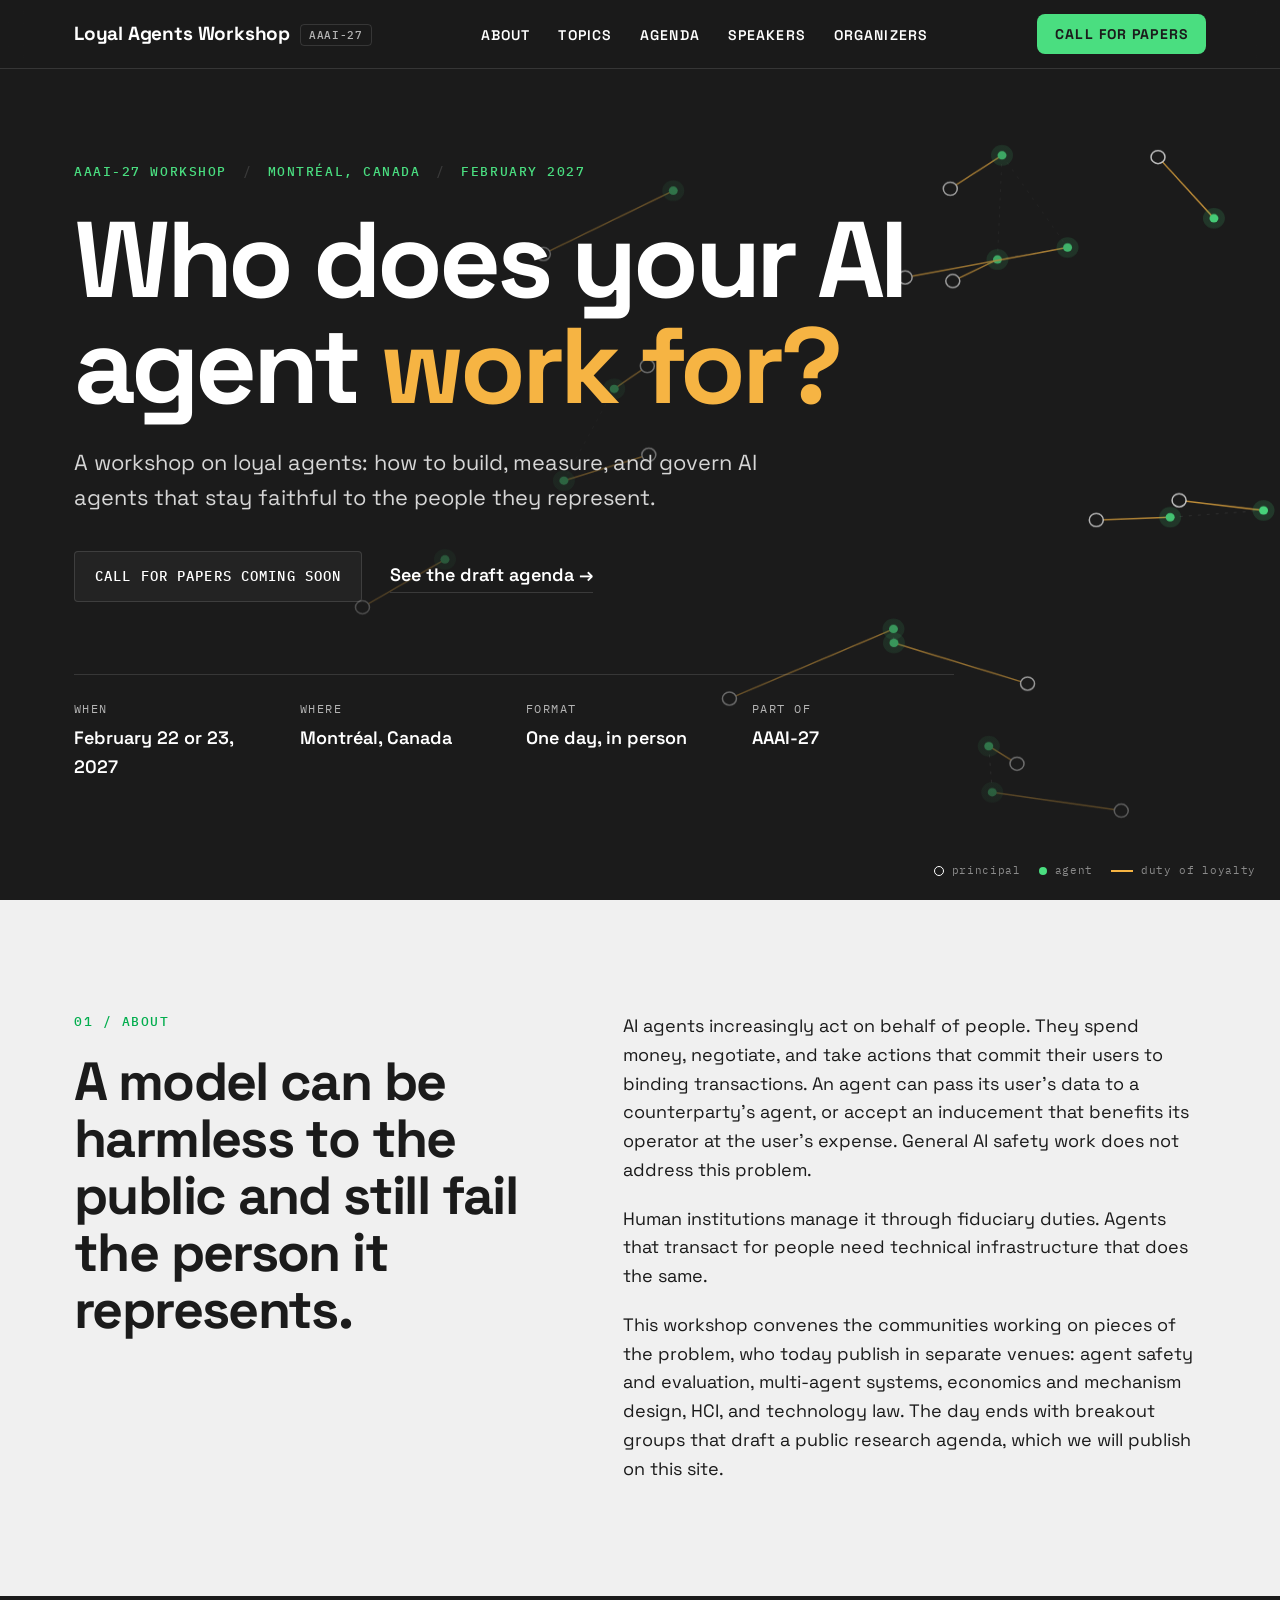
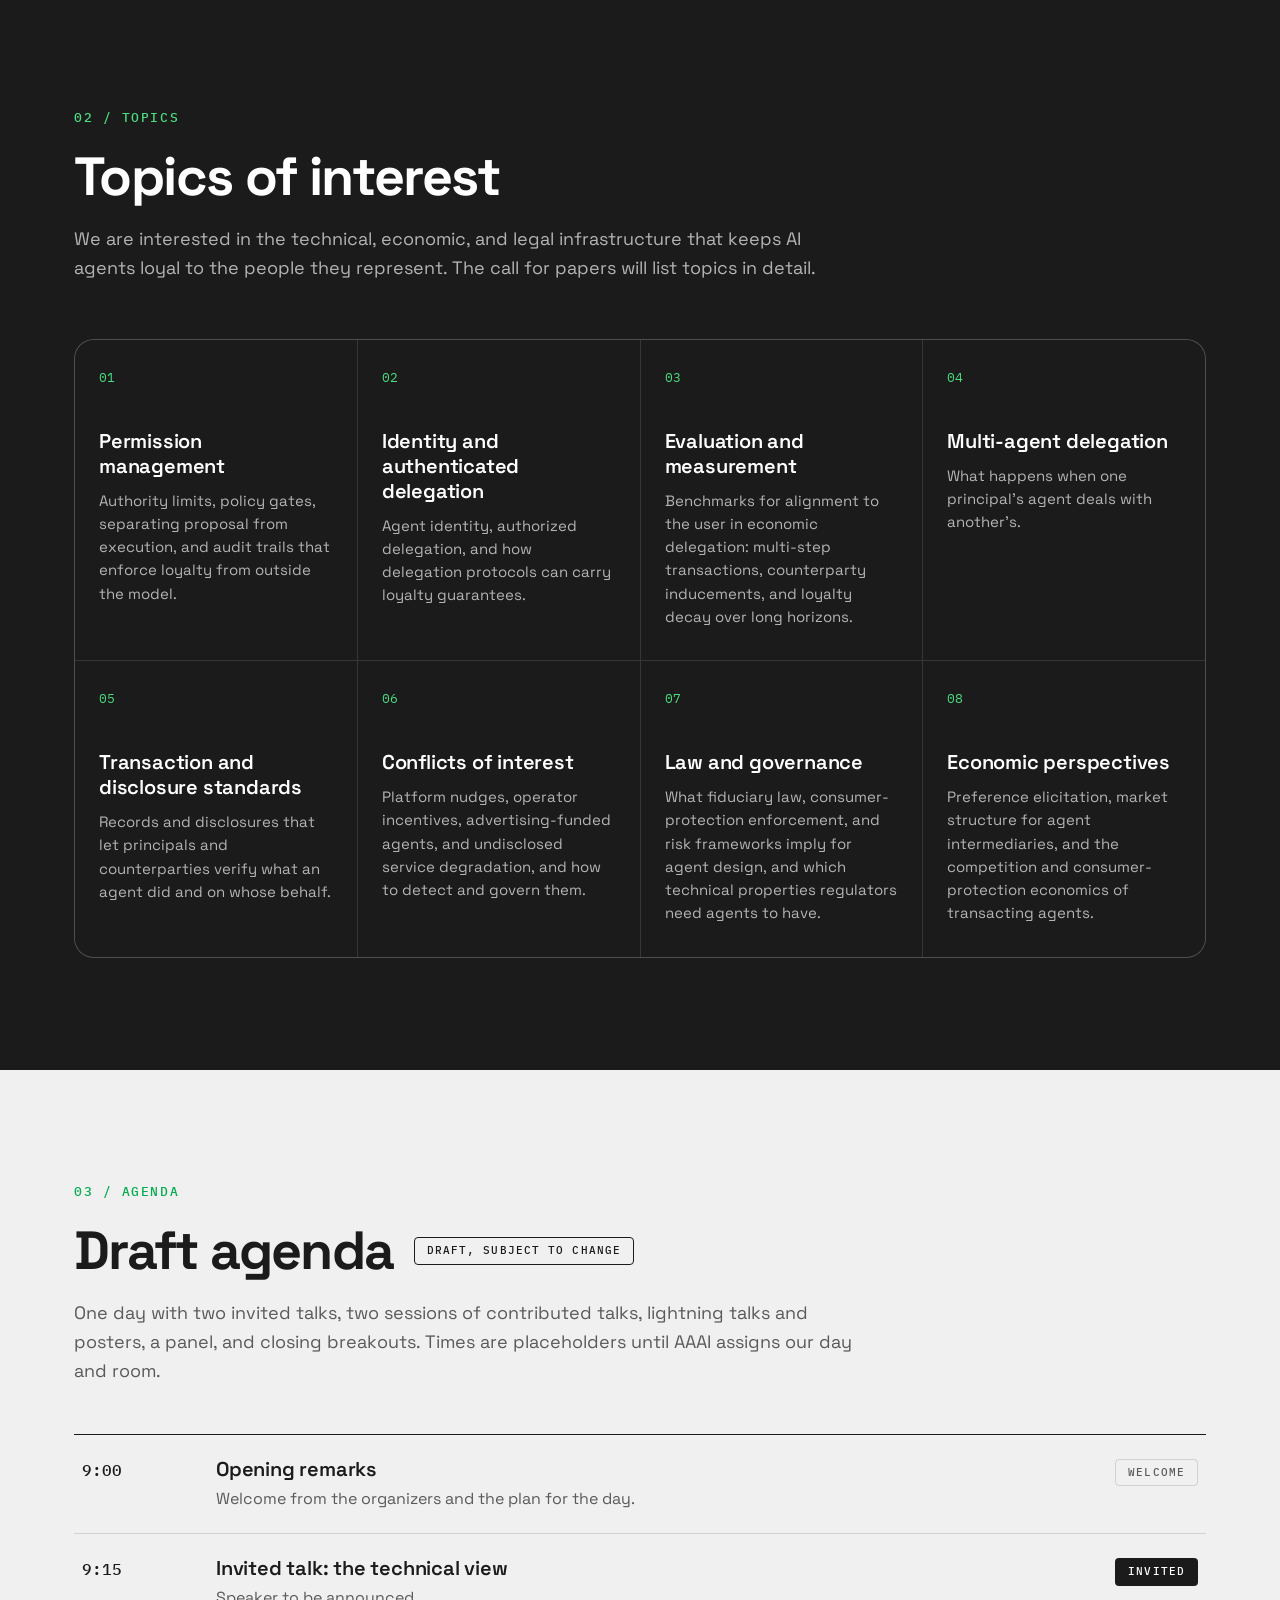
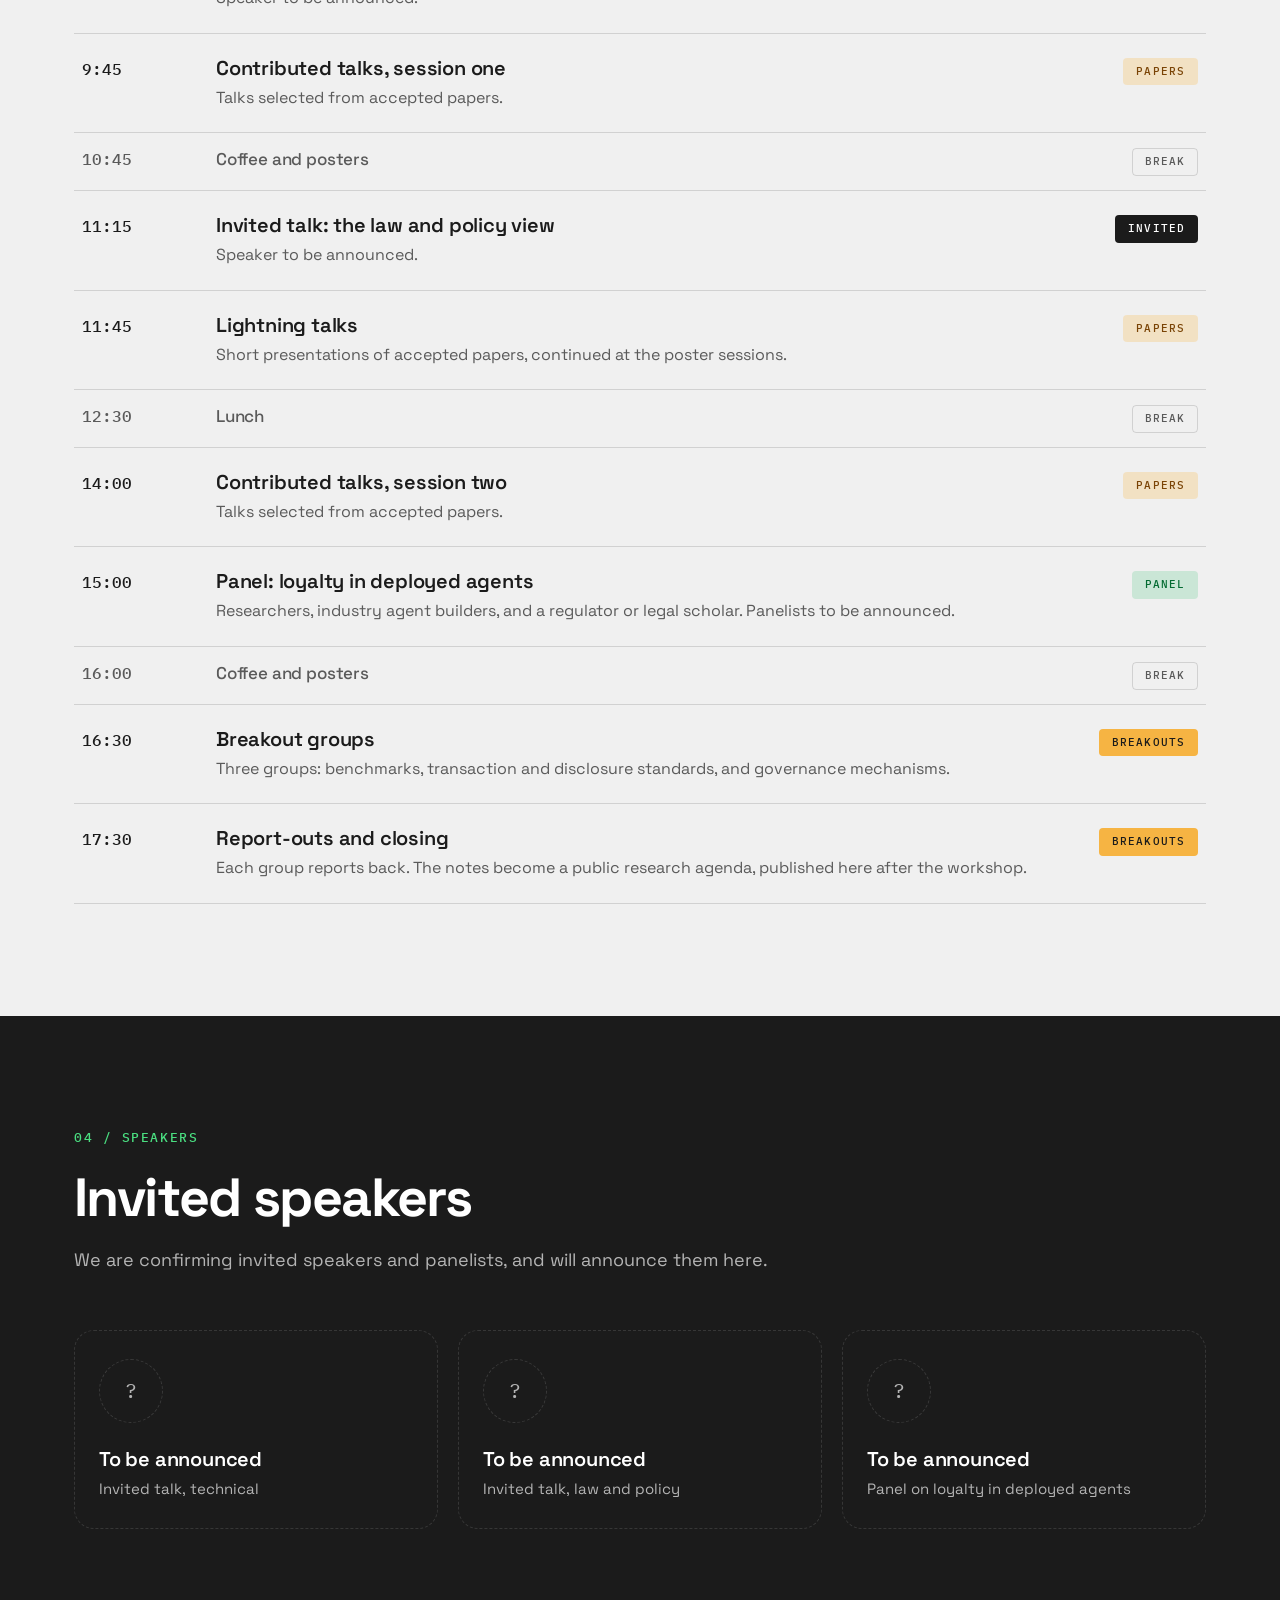
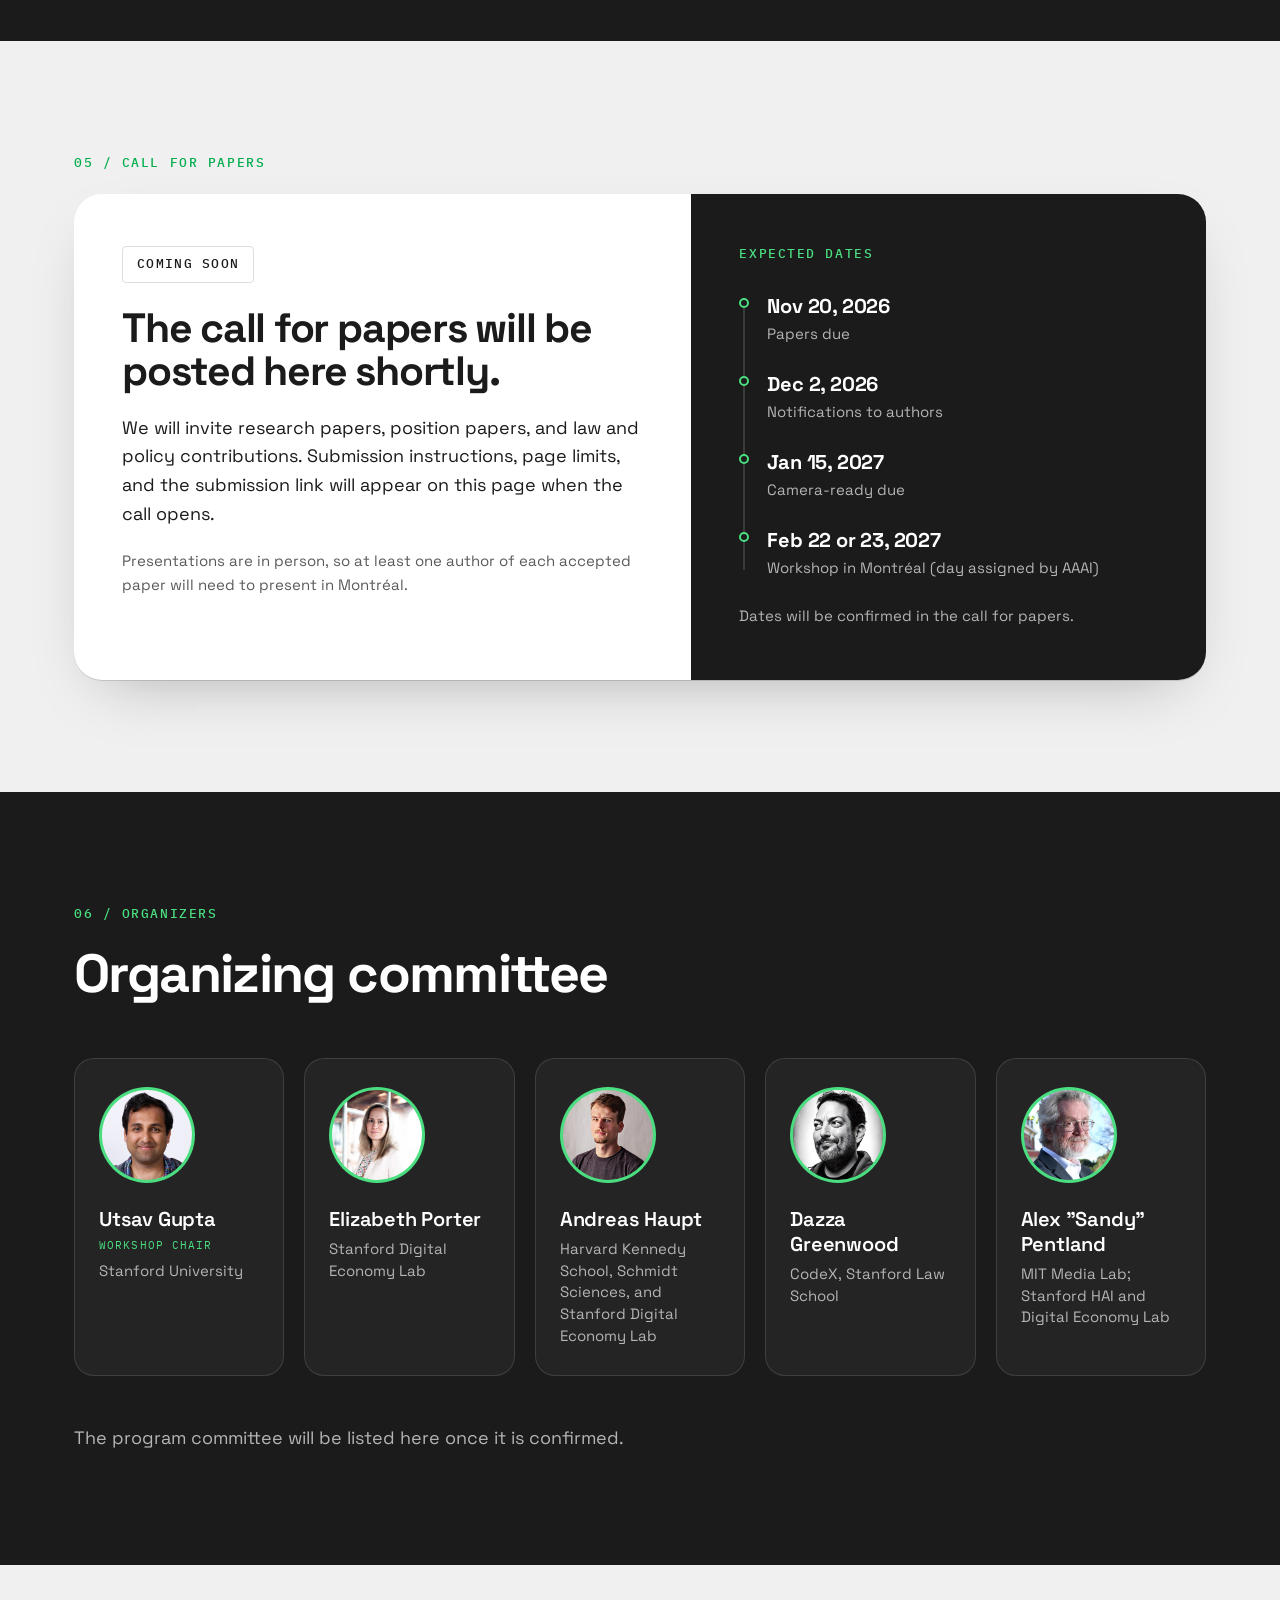
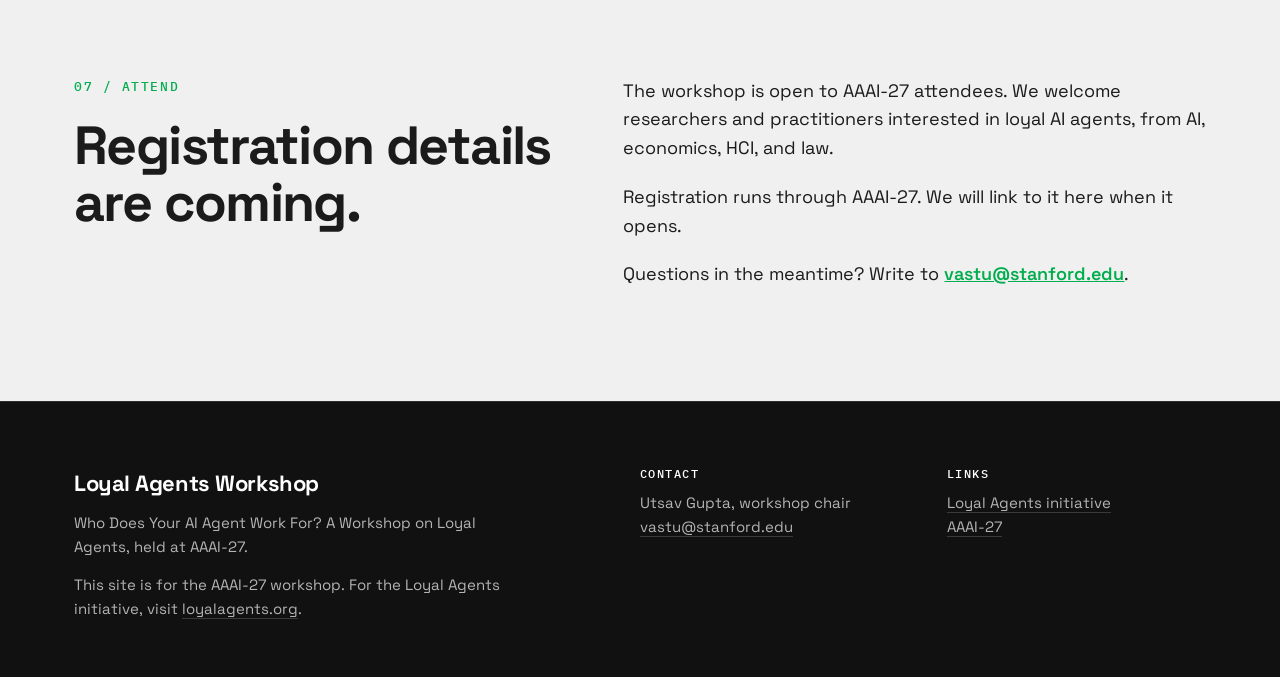
==== index.html @ c7b96f38 "Add organizer photos and give the workshop its own look Replace the organizer initials with headshot" ====
<!DOCTYPE html>
<html lang="en">
<head>
  <meta charset="UTF-8">
  <meta name="viewport" content="width=device-width, initial-scale=1">
  <title>Loyal Agents Workshop at AAAI-27</title>
  <meta name="description" content="Who Does Your AI Agent Work For? A one-day AAAI-27 workshop on building, measuring, and governing AI agents that stay loyal to the people they represent. Montréal, February 2027.">
  <meta property="og:title" content="Who Does Your AI Agent Work For? A Workshop on Loyal Agents">
  <meta property="og:description" content="A one-day AAAI-27 workshop in Montréal, February 2027. Call for papers coming soon.">
  <meta property="og:type" content="website">
  <meta property="og:url" content="https://loyalagents.github.io/aaai27/">
  <meta name="theme-color" content="#1b1b1b">
  <link rel="icon" href="favicon.svg" type="image/svg+xml">
  <link rel="preconnect" href="https://fonts.googleapis.com">
  <link rel="preconnect" href="https://fonts.gstatic.com" crossorigin>
  <link rel="stylesheet" href="https://fonts.googleapis.com/css2?family=IBM+Plex+Mono:wght@400;500&family=Space+Grotesk:wght@400;500;600;700&display=swap">
  <link rel="stylesheet" href="styles.css">
</head>
<body>

  <header class="nav">
    <a class="nav-brand" href="#top">Loyal Agents Workshop<span class="nav-brand-tag">AAAI-27</span></a>
    <nav aria-label="Page sections">
      <ul class="nav-links">
        <li><a href="#about">About</a></li>
        <li><a href="#topics">Topics</a></li>
        <li><a href="#agenda">Agenda</a></li>
        <li><a href="#speakers">Speakers</a></li>
        <li><a href="#organizers">Organizers</a></li>
      </ul>
    </nav>
    <a class="nav-cta" href="#cfp">Call for papers</a>
  </header>

  <main id="top">

    <!-- Hero -->
    <section class="hero">
      <canvas class="hero-canvas" id="tethers" aria-hidden="true"></canvas>
      <div class="hero-shade" aria-hidden="true"></div>
      <div class="wrap hero-inner">
        <p class="eyebrow">AAAI-27 Workshop <span class="sep">/</span> Montréal, Canada <span class="sep">/</span> February 2027</p>
        <h1>Who does your AI agent <span class="accent">work for?</span></h1>
        <p class="hero-sub">A workshop on loyal agents: how to build, measure, and govern AI agents that stay faithful to the people they represent.</p>
        <div class="hero-actions">
          <a class="status" href="#cfp">Call for papers coming soon</a>
          <a class="text-link" href="#agenda">See the draft agenda <span aria-hidden="true">→</span></a>
        </div>
        <dl class="facts">
          <div><dt>When</dt><dd>February 22 or 23, 2027</dd></div>
          <div><dt>Where</dt><dd>Montréal, Canada</dd></div>
          <div><dt>Format</dt><dd>One day, in person</dd></div>
          <div><dt>Part of</dt><dd>AAAI-27</dd></div>
        </dl>
      </div>
      <p class="legend" aria-hidden="true"><span class="lg-ring"></span>principal <span class="lg-dot"></span>agent <span class="lg-line"></span>duty of loyalty</p>
    </section>

    <!-- About -->
    <section class="section light" id="about">
      <div class="wrap two-col">
        <div>
          <p class="kicker">01 / About</p>
          <h2>A model can be harmless to the public and still fail the person it represents.</h2>
        </div>
        <div class="prose">
          <p>AI agents increasingly act on behalf of people. They spend money, negotiate, and take actions that commit their users to binding transactions. An agent can pass its user's data to a counterparty's agent, or accept an inducement that benefits its operator at the user's expense. General AI safety work does not address this problem.</p>
          <p>Human institutions manage it through fiduciary duties. Agents that transact for people need technical infrastructure that does the same.</p>
          <p>This workshop convenes the communities working on pieces of the problem, who today publish in separate venues: agent safety and evaluation, multi-agent systems, economics and mechanism design, HCI, and technology law. The day ends with breakout groups that draft a public research agenda, which we will publish on this site.</p>
        </div>
      </div>
    </section>

    <!-- Topics -->
    <section class="section dark" id="topics">
      <div class="wrap">
        <p class="kicker">02 / Topics</p>
        <h2>Topics of interest</h2>
        <p class="lede">We are interested in the technical, economic, and legal infrastructure that keeps AI agents loyal to the people they represent. The call for papers will list topics in detail.</p>
        <ol class="topics">
          <li><span class="num">01</span><h3>Permission management</h3><p>Authority limits, policy gates, separating proposal from execution, and audit trails that enforce loyalty from outside the model.</p></li>
          <li><span class="num">02</span><h3>Identity and authenticated delegation</h3><p>Agent identity, authorized delegation, and how delegation protocols can carry loyalty guarantees.</p></li>
          <li><span class="num">03</span><h3>Evaluation and measurement</h3><p>Benchmarks for alignment to the user in economic delegation: multi-step transactions, counterparty inducements, and loyalty decay over long horizons.</p></li>
          <li><span class="num">04</span><h3>Multi-agent delegation</h3><p>What happens when one principal's agent deals with another's.</p></li>
          <li><span class="num">05</span><h3>Transaction and disclosure standards</h3><p>Records and disclosures that let principals and counterparties verify what an agent did and on whose behalf.</p></li>
          <li><span class="num">06</span><h3>Conflicts of interest</h3><p>Platform nudges, operator incentives, advertising-funded agents, and undisclosed service degradation, and how to detect and govern them.</p></li>
          <li><span class="num">07</span><h3>Law and governance</h3><p>What fiduciary law, consumer-protection enforcement, and risk frameworks imply for agent design, and which technical properties regulators need agents to have.</p></li>
          <li><span class="num">08</span><h3>Economic perspectives</h3><p>Preference elicitation, market structure for agent intermediaries, and the competition and consumer-protection economics of transacting agents.</p></li>
        </ol>
      </div>
    </section>

    <!-- Agenda -->
    <section class="section light" id="agenda">
      <div class="wrap">
        <p class="kicker">03 / Agenda</p>
        <div class="head-row">
          <h2>Draft agenda</h2>
          <span class="tag tag-draft">Draft, subject to change</span>
        </div>
        <p class="lede">One day with two invited talks, two sessions of contributed talks, lightning talks and posters, a panel, and closing breakouts. Times are placeholders until AAAI assigns our day and room.</p>
        <ol class="agenda">
          <li><time>9:00</time><div><h3>Opening remarks</h3><p>Welcome from the organizers and the plan for the day.</p></div><span class="tag">Welcome</span></li>
          <li><time>9:15</time><div><h3>Invited talk: the technical view</h3><p>Speaker to be announced.</p></div><span class="tag tag-talk">Invited</span></li>
          <li><time>9:45</time><div><h3>Contributed talks, session one</h3><p>Talks selected from accepted papers.</p></div><span class="tag tag-papers">Papers</span></li>
          <li class="break"><time>10:45</time><div><h3>Coffee and posters</h3></div><span class="tag">Break</span></li>
          <li><time>11:15</time><div><h3>Invited talk: the law and policy view</h3><p>Speaker to be announced.</p></div><span class="tag tag-talk">Invited</span></li>
          <li><time>11:45</time><div><h3>Lightning talks</h3><p>Short presentations of accepted papers, continued at the poster sessions.</p></div><span class="tag tag-papers">Papers</span></li>
          <li class="break"><time>12:30</time><div><h3>Lunch</h3></div><span class="tag">Break</span></li>
          <li><time>14:00</time><div><h3>Contributed talks, session two</h3><p>Talks selected from accepted papers.</p></div><span class="tag tag-papers">Papers</span></li>
          <li><time>15:00</time><div><h3>Panel: loyalty in deployed agents</h3><p>Researchers, industry agent builders, and a regulator or legal scholar. Panelists to be announced.</p></div><span class="tag tag-panel">Panel</span></li>
          <li class="break"><time>16:00</time><div><h3>Coffee and posters</h3></div><span class="tag">Break</span></li>
          <li><time>16:30</time><div><h3>Breakout groups</h3><p>Three groups: benchmarks, transaction and disclosure standards, and governance mechanisms.</p></div><span class="tag tag-breakout">Breakouts</span></li>
          <li><time>17:30</time><div><h3>Report-outs and closing</h3><p>Each group reports back. The notes become a public research agenda, published here after the workshop.</p></div><span class="tag tag-breakout">Breakouts</span></li>
        </ol>
      </div>
    </section>

    <!-- Speakers -->
    <section class="section dark" id="speakers">
      <div class="wrap">
        <p class="kicker">04 / Speakers</p>
        <h2>Invited speakers</h2>
        <p class="lede">We are confirming invited speakers and panelists, and will announce them here.</p>
        <ul class="speakers">
          <li><div class="avatar ghost" aria-hidden="true">?</div><h3>To be announced</h3><p>Invited talk, technical</p></li>
          <li><div class="avatar ghost" aria-hidden="true">?</div><h3>To be announced</h3><p>Invited talk, law and policy</p></li>
          <li><div class="avatar ghost" aria-hidden="true">?</div><h3>To be announced</h3><p>Panel on loyalty in deployed agents</p></li>
        </ul>
      </div>
    </section>

    <!-- CFP -->
    <section class="section light" id="cfp">
      <div class="wrap">
        <p class="kicker">05 / Call for papers</p>
        <div class="cfp-card">
          <div class="cfp-main">
            <span class="status on-light">Coming soon</span>
            <h2>The call for papers will be posted here shortly.</h2>
            <p>We will invite research papers, position papers, and law and policy contributions. Submission instructions, page limits, and the submission link will appear on this page when the call opens.</p>
            <p class="small">Presentations are in person, so at least one author of each accepted paper will need to present in Montréal.</p>
          </div>
          <div class="cfp-dates">
            <h3>Expected dates</h3>
            <ol class="dates">
              <li><time datetime="2026-11-20">Nov 20, 2026</time><span>Papers due</span></li>
              <li><time datetime="2026-12-02">Dec 2, 2026</time><span>Notifications to authors</span></li>
              <li><time datetime="2027-01-15">Jan 15, 2027</time><span>Camera-ready due</span></li>
              <li><time datetime="2027-02-22">Feb 22 or 23, 2027</time><span>Workshop in Montréal (day assigned by AAAI)</span></li>
            </ol>
            <p class="small">Dates will be confirmed in the call for papers.</p>
          </div>
        </div>
      </div>
    </section>

    <!-- Organizers -->
    <section class="section dark" id="organizers">
      <div class="wrap">
        <p class="kicker">06 / Organizers</p>
        <h2>Organizing committee</h2>
        <ul class="people">
          <li><img class="photo" src="images/utsav-gupta.jpg" alt="Utsav Gupta" width="96" height="96" loading="lazy"><h3>Utsav Gupta</h3><p class="role">Workshop chair</p><p>Stanford University</p></li>
          <li><img class="photo" src="images/beth-porter.jpg" alt="Elizabeth Porter" width="96" height="96" loading="lazy"><h3>Elizabeth Porter</h3><p>Stanford Digital Economy Lab</p></li>
          <li><img class="photo" src="images/andreas-haupt.jpg" alt="Andreas Haupt" width="96" height="96" loading="lazy"><h3>Andreas Haupt</h3><p>Harvard Kennedy School, Schmidt Sciences, and Stanford Digital Economy Lab</p></li>
          <li><img class="photo" src="images/dazza-greenwood.jpg" alt="Dazza Greenwood" width="96" height="96" loading="lazy"><h3>Dazza Greenwood</h3><p>CodeX, Stanford Law School</p></li>
          <li><img class="photo" src="images/sandy-pentland.jpg" alt="Sandy Pentland" width="96" height="96" loading="lazy"><h3>Alex "Sandy" Pentland</h3><p>MIT Media Lab; Stanford HAI and Digital Economy Lab</p></li>
        </ul>
        <p class="lede after">The program committee will be listed here once it is confirmed.</p>
      </div>
    </section>

    <!-- Attend -->
    <section class="section light" id="attend">
      <div class="wrap two-col">
        <div>
          <p class="kicker">07 / Attend</p>
          <h2>Registration details are coming.</h2>
        </div>
        <div class="prose">
          <p>The workshop is open to AAAI-27 attendees. We welcome researchers and practitioners interested in loyal AI agents, from AI, economics, HCI, and law.</p>
          <p>Registration runs through AAAI-27. We will link to it here when it opens.</p>
          <p>Questions in the meantime? Write to <a href="mailto:vastu@stanford.edu?subject=Loyal%20Agents%20workshop%20at%20AAAI-27">vastu@stanford.edu</a>.</p>
        </div>
      </div>
    </section>

  </main>

  <footer class="footer">
    <div class="wrap footer-inner">
      <div>
        <p class="footer-brand">Loyal Agents Workshop</p>
        <p>Who Does Your AI Agent Work For? A Workshop on Loyal Agents, held at AAAI-27.</p>
        <p class="footer-note">This site is for the AAAI-27 workshop. For the Loyal Agents initiative, visit <a href="https://loyalagents.org">loyalagents.org</a>.</p>
      </div>
      <div>
        <h3>Contact</h3>
        <p>Utsav Gupta, workshop chair<br><a href="mailto:vastu@stanford.edu">vastu@stanford.edu</a></p>
      </div>
      <div>
        <h3>Links</h3>
        <p><a href="https://loyalagents.org">Loyal Agents initiative</a><br><a href="https://aaai.org/conference/aaai/aaai-27/">AAAI-27</a></p>
      </div>
    </div>
  </footer>

  <script src="main.js" defer></script>
</body>
</html>
---- styles.css ----
/* Loyal Agents workshop at AAAI-27
   Near-black ink and light gray paper, with green for agents and
   amber as the workshop's own accent. */

:root {
  --ink: #1b1b1b;
  --ink-2: #242424;
  --ink-3: #3a3a3a;
  --paper: #f0f0f0;
  --white: #ffffff;
  --muted-on-dark: #b4b4b4;
  --muted-on-light: #5a5a5a;
  --line-on-dark: rgba(255, 255, 255, 0.12);
  --line-on-light: rgba(27, 27, 27, 0.14);
  --green: #4ade80;
  --green-deep: #02ad4d;
  --amber: #f6b443;
  --amber-deep: #7a4406;
  --sans: "Space Grotesk", ui-sans-serif, system-ui, -apple-system, "Segoe UI", sans-serif;
  --mono: "IBM Plex Mono", ui-monospace, SFMono-Regular, Menlo, monospace;
  --radius: 20px;
}

*, *::before, *::after { box-sizing: border-box; }

html { scroll-behavior: smooth; scroll-padding-top: 88px; }

body {
  margin: 0;
  background: var(--ink);
  color: var(--white);
  font-family: var(--sans);
  font-size: 18px;
  line-height: 1.6;
  -webkit-font-smoothing: antialiased;
}

h1, h2, h3, p, ul, ol, dl, dd { margin: 0; padding: 0; }
ul, ol { list-style: none; }
a { color: inherit; }

.wrap {
  width: 100%;
  max-width: 1180px;
  margin: 0 auto;
  padding: 0 24px;
}

/* ---------- Nav ---------- */

.nav {
  position: fixed;
  top: 0;
  left: 0;
  right: 0;
  z-index: 100;
  display: flex;
  align-items: center;
  justify-content: space-between;
  gap: 24px;
  padding: 14px max(24px, calc((100% - 1180px) / 2 + 24px));
  background: rgba(27, 27, 27, 0.86);
  border-bottom: 1px solid var(--line-on-dark);
  backdrop-filter: blur(12px);
  -webkit-backdrop-filter: blur(12px);
}

.nav-brand {
  font-weight: 700;
  font-size: 19px;
  letter-spacing: -0.01em;
  text-decoration: none;
  white-space: nowrap;
}

.nav-brand-tag {
  margin-left: 10px;
  padding: 3px 8px;
  border: 1px solid var(--line-on-dark);
  border-radius: 4px;
  font-family: var(--mono);
  font-size: 11px;
  font-weight: 500;
  letter-spacing: 0.06em;
  color: var(--muted-on-dark);
  vertical-align: middle;
}

.nav-links { display: flex; gap: 28px; }

.nav-links a {
  font-size: 14px;
  font-weight: 600;
  letter-spacing: 0.08em;
  text-transform: uppercase;
  text-decoration: none;
  transition: color 0.2s;
}

.nav-links a:hover { color: var(--green); }

.nav-cta {
  padding: 9px 18px;
  border-radius: 8px;
  background: var(--green);
  color: var(--ink);
  font-size: 14px;
  font-weight: 700;
  letter-spacing: 0.08em;
  text-transform: uppercase;
  text-decoration: none;
  white-space: nowrap;
  transition: background 0.2s;
}

.nav-cta:hover { background: var(--white); }

/* ---------- Hero ---------- */

.hero {
  position: relative;
  min-height: 100vh;
  min-height: 100svh;
  display: flex;
  align-items: center;
  overflow: hidden;
  background: var(--ink);
}

.hero-canvas {
  position: absolute;
  inset: 0;
  width: 100%;
  height: 100%;
}

.hero-shade {
  position: absolute;
  inset: 0;
  background:
    linear-gradient(90deg, rgba(27, 27, 27, 0.92) 0%, rgba(27, 27, 27, 0.6) 48%, rgba(27, 27, 27, 0.05) 100%),
    linear-gradient(0deg, rgba(27, 27, 27, 0.9) 0%, rgba(27, 27, 27, 0) 28%);
  pointer-events: none;
}

.hero-inner {
  position: relative;
  padding-top: 140px;
  padding-bottom: 96px;
}

.eyebrow, .kicker {
  font-family: var(--mono);
  font-size: 13px;
  font-weight: 500;
  letter-spacing: 0.12em;
  text-transform: uppercase;
}

.eyebrow { color: var(--green); }
.eyebrow .sep { color: var(--ink-3); margin: 0 6px; }

h1 {
  max-width: 13ch;
  margin-top: 24px;
  font-size: clamp(48px, 8.4vw, 116px);
  font-weight: 700;
  line-height: 0.98;
  letter-spacing: -0.04em;
}

.accent { color: var(--amber); }

.hero-sub {
  max-width: 34em;
  margin-top: 28px;
  font-size: clamp(18px, 1.7vw, 22px);
  color: #d6d6d6;
}

.hero-actions {
  display: flex;
  flex-wrap: wrap;
  align-items: center;
  gap: 16px 28px;
  margin-top: 36px;
}

.status {
  display: inline-block;
  padding: 13px 20px;
  border: 1px solid var(--line-on-dark);
  border-radius: 4px;
  background: rgba(255, 255, 255, 0.04);
  font-family: var(--mono);
  font-size: 14px;
  font-weight: 500;
  letter-spacing: 0.08em;
  text-transform: uppercase;
  text-decoration: none;
  transition: background 0.2s, border-color 0.2s;
}

a.status:hover { background: rgba(255, 255, 255, 0.1); border-color: var(--white); }

.status.on-light {
  padding: 7px 14px;
  border-color: var(--line-on-light);
  background: transparent;
  font-size: 13px;
  letter-spacing: 0.1em;
}

.text-link {
  font-weight: 600;
  text-decoration: none;
  border-bottom: 1px solid var(--ink-3);
  padding-bottom: 2px;
  transition: border-color 0.2s, color 0.2s;
}

.text-link:hover { color: var(--green); border-color: var(--green); }

.facts {
  display: grid;
  grid-template-columns: repeat(4, minmax(0, 1fr));
  gap: 24px;
  max-width: 880px;
  margin-top: 72px;
  padding-top: 24px;
  border-top: 1px solid var(--line-on-dark);
}

.facts dt {
  font-family: var(--mono);
  font-size: 12px;
  letter-spacing: 0.12em;
  text-transform: uppercase;
  color: var(--muted-on-dark);
}

.facts dd { margin-top: 6px; font-weight: 600; }

.legend {
  position: absolute;
  right: 24px;
  bottom: 20px;
  display: flex;
  align-items: center;
  gap: 8px;
  font-family: var(--mono);
  font-size: 11px;
  letter-spacing: 0.06em;
  color: #8a8a8a;
}

.legend span { display: inline-block; margin-left: 10px; }
.lg-ring { width: 10px; height: 10px; border: 1.5px solid var(--white); border-radius: 50%; }
.lg-dot { width: 8px; height: 8px; background: var(--green); border-radius: 50%; }
.lg-line { width: 22px; height: 2px; background: var(--amber); }

/* ---------- Sections ---------- */

.section { padding: 112px 0; }
.section.light { background: var(--paper); color: var(--ink); }
.section.dark { background: var(--ink); color: var(--white); }

.kicker { margin-bottom: 20px; color: var(--green); }
.light .kicker { color: var(--green-deep); }

h2 {
  font-size: clamp(32px, 4.2vw, 54px);
  font-weight: 700;
  line-height: 1.06;
  letter-spacing: -0.03em;
}

h3 { font-size: 20px; font-weight: 600; line-height: 1.25; letter-spacing: -0.01em; }

.lede { max-width: 44em; margin-top: 20px; color: var(--muted-on-dark); }
.light .lede { color: var(--muted-on-light); }
.lede.after { margin-top: 48px; }

.small { font-size: 15px; color: var(--muted-on-light); }

.two-col {
  display: grid;
  grid-template-columns: minmax(0, 5fr) minmax(0, 6fr);
  gap: 64px;
  align-items: start;
}

.prose p + p { margin-top: 1.1em; }
.prose a { color: var(--green-deep); font-weight: 600; }

/* ---------- Topics ---------- */

.topics {
  display: grid;
  grid-template-columns: repeat(4, minmax(0, 1fr));
  gap: 1px;
  margin-top: 56px;
  background: var(--line-on-dark);
  border: 1px solid var(--line-on-dark);
  border-radius: var(--radius);
  overflow: hidden;
}

.topics li {
  position: relative;
  padding: 28px 24px 32px;
  background: var(--ink);
  transition: background 0.25s;
}

.topics li::before {
  content: "";
  position: absolute;
  top: 0;
  left: 0;
  width: 100%;
  height: 2px;
  background: var(--amber);
  transform: scaleX(0);
  transform-origin: left;
  transition: transform 0.35s ease;
}

.topics li:hover { background: var(--ink-2); }
.topics li:hover::before { transform: scaleX(1); }

.num {
  display: block;
  margin-bottom: 40px;
  font-family: var(--mono);
  font-size: 13px;
  color: var(--green);
}

.topics p { margin-top: 10px; font-size: 15px; line-height: 1.55; color: var(--muted-on-dark); }

/* ---------- Agenda ---------- */

.head-row { display: flex; flex-wrap: wrap; align-items: center; gap: 16px 20px; }

.tag {
  display: inline-block;
  padding: 4px 12px;
  border: 1px solid var(--line-on-light);
  border-radius: 4px;
  font-family: var(--mono);
  font-size: 11px;
  font-weight: 500;
  letter-spacing: 0.1em;
  text-transform: uppercase;
  white-space: nowrap;
  color: var(--muted-on-light);
}

.tag-draft { border-color: var(--ink); color: var(--ink); }
.tag-talk { border-color: transparent; background: var(--ink); color: var(--white); }
.tag-papers { border-color: transparent; background: rgba(246, 180, 67, 0.26); color: var(--amber-deep); }
.tag-panel { border-color: transparent; background: rgba(2, 173, 77, 0.16); color: #046b32; }
.tag-breakout { border-color: transparent; background: var(--amber); color: var(--ink); }

.agenda { margin-top: 48px; border-top: 1px solid var(--ink); }

.agenda li {
  display: grid;
  grid-template-columns: 110px minmax(0, 1fr) auto;
  gap: 24px;
  align-items: baseline;
  padding: 22px 8px;
  border-bottom: 1px solid var(--line-on-light);
  transition: background 0.2s;
}

.agenda li:hover { background: rgba(255, 255, 255, 0.6); }

.agenda time { font-family: var(--mono); font-size: 16px; font-weight: 500; }
.agenda p { margin-top: 4px; font-size: 16px; color: var(--muted-on-light); }
.agenda .break { padding-top: 14px; padding-bottom: 14px; }
.agenda .break time, .agenda .break h3 { color: var(--muted-on-light); font-weight: 500; }
.agenda .break h3 { font-size: 17px; }

/* ---------- Speakers and organizers ---------- */

.speakers, .people { display: grid; gap: 20px; margin-top: 56px; }
.speakers { grid-template-columns: repeat(3, minmax(0, 1fr)); }
.people { grid-template-columns: repeat(5, minmax(0, 1fr)); }

.speakers li, .people li {
  padding: 28px 24px;
  border: 1px solid var(--line-on-dark);
  border-radius: var(--radius);
  background: var(--ink-2);
}

.speakers li { border-style: dashed; background: transparent; }

.speakers p, .people p { margin-top: 6px; font-size: 15px; line-height: 1.45; color: var(--muted-on-dark); }

.people .role {
  font-family: var(--mono);
  font-size: 11px;
  letter-spacing: 0.1em;
  text-transform: uppercase;
  color: var(--green);
}

.avatar {
  display: grid;
  place-items: center;
  width: 64px;
  height: 64px;
  margin-bottom: 24px;
  border-radius: 50%;
  background: var(--green);
  color: var(--ink);
  font-weight: 700;
  font-size: 20px;
  letter-spacing: -0.02em;
}

.photo {
  display: block;
  width: 96px;
  height: 96px;
  margin-bottom: 24px;
  padding: 3px;
  border-radius: 50%;
  background: var(--green);
  object-fit: cover;
  object-position: center top;
}

.avatar.ghost {
  background: transparent;
  border: 1.5px dashed var(--ink-3);
  color: var(--muted-on-dark);
  font-family: var(--mono);
  font-weight: 400;
}

/* ---------- CFP ---------- */

.cfp-card {
  display: grid;
  grid-template-columns: minmax(0, 6fr) minmax(0, 5fr);
  border-radius: 28px;
  overflow: hidden;
  background: var(--white);
  box-shadow: 0 1px 0 var(--line-on-light), 0 24px 60px -30px rgba(27, 27, 27, 0.35);
}

.cfp-main { padding: 52px 48px; }
.cfp-main h2 { margin-top: 24px; font-size: clamp(28px, 3.2vw, 42px); }
.cfp-main p { margin-top: 20px; }

.cfp-dates { padding: 52px 48px; background: var(--ink); color: var(--white); }

.cfp-dates h3 {
  font-family: var(--mono);
  font-size: 13px;
  font-weight: 500;
  letter-spacing: 0.12em;
  text-transform: uppercase;
  color: var(--green);
}

.cfp-dates .small { margin-top: 24px; color: var(--muted-on-dark); }

.dates { position: relative; margin-top: 28px; padding-left: 28px; }

.dates::before {
  content: "";
  position: absolute;
  left: 4px;
  top: 10px;
  bottom: 10px;
  width: 2px;
  background: var(--ink-3);
}

.dates li { position: relative; padding-bottom: 22px; }
.dates li:last-child { padding-bottom: 0; }

.dates li::before {
  content: "";
  position: absolute;
  left: -28px;
  top: 8px;
  width: 10px;
  height: 10px;
  border-radius: 50%;
  background: var(--ink);
  border: 2px solid var(--green);
}

.dates time { display: block; font-weight: 700; font-size: 20px; letter-spacing: -0.01em; }
.dates span { display: block; font-size: 15px; color: var(--muted-on-dark); }

/* ---------- Footer ---------- */

.footer {
  padding: 64px 0 56px;
  background: #111111;
  border-top: 1px solid var(--line-on-dark);
  font-size: 15px;
  color: var(--muted-on-dark);
}

.footer-inner { display: grid; grid-template-columns: 2fr 1fr 1fr; gap: 48px; }
.footer-brand { margin-bottom: 10px; font-size: 22px; font-weight: 700; letter-spacing: -0.02em; color: var(--white); }
.footer p { max-width: 30em; }
.footer .footer-note { margin-top: 14px; }

.footer h3 {
  margin-bottom: 10px;
  font-family: var(--mono);
  font-size: 12px;
  font-weight: 500;
  letter-spacing: 0.12em;
  text-transform: uppercase;
  color: var(--white);
}

.footer a { text-decoration: none; border-bottom: 1px solid var(--ink-3); transition: color 0.2s; }
.footer a:hover { color: var(--green); }

/* ---------- Focus ---------- */

a:focus-visible { outline: 2px solid var(--green); outline-offset: 4px; border-radius: 4px; }

/* ---------- Responsive ---------- */

@media (max-width: 1020px) {
  .nav-links { display: none; }
  .topics { grid-template-columns: repeat(2, minmax(0, 1fr)); }
  .people { grid-template-columns: repeat(3, minmax(0, 1fr)); }
  .two-col { grid-template-columns: 1fr; gap: 32px; }
  .cfp-card { grid-template-columns: 1fr; }
}

@media (max-width: 680px) {
  body { font-size: 17px; }
  .nav { padding: 10px 16px; gap: 12px; }
  .nav-brand { font-size: 16px; }
  .nav-brand-tag { display: none; }
  .nav-cta { padding: 8px 12px; font-size: 12px; }
  .section { padding: 80px 0; }
  .hero-inner { padding-top: 120px; padding-bottom: 80px; }
  .hero-shade {
    background: linear-gradient(0deg, rgba(27, 27, 27, 0.92) 0%, rgba(27, 27, 27, 0.72) 100%);
  }
  .facts { grid-template-columns: repeat(2, minmax(0, 1fr)); margin-top: 48px; }
  .legend { display: none; }
  .topics, .speakers { grid-template-columns: 1fr; }
  .people { grid-template-columns: repeat(2, minmax(0, 1fr)); }
  .num { margin-bottom: 20px; }
  .agenda li { grid-template-columns: 64px minmax(0, 1fr); gap: 16px; }
  .agenda .tag { display: none; }
  .cfp-main, .cfp-dates { padding: 36px 24px; }
  .footer-inner { grid-template-columns: 1fr; gap: 32px; }
}

@media (prefers-reduced-motion: reduce) {
  html { scroll-behavior: auto; }
  .topics li::before { transition: none; }
}
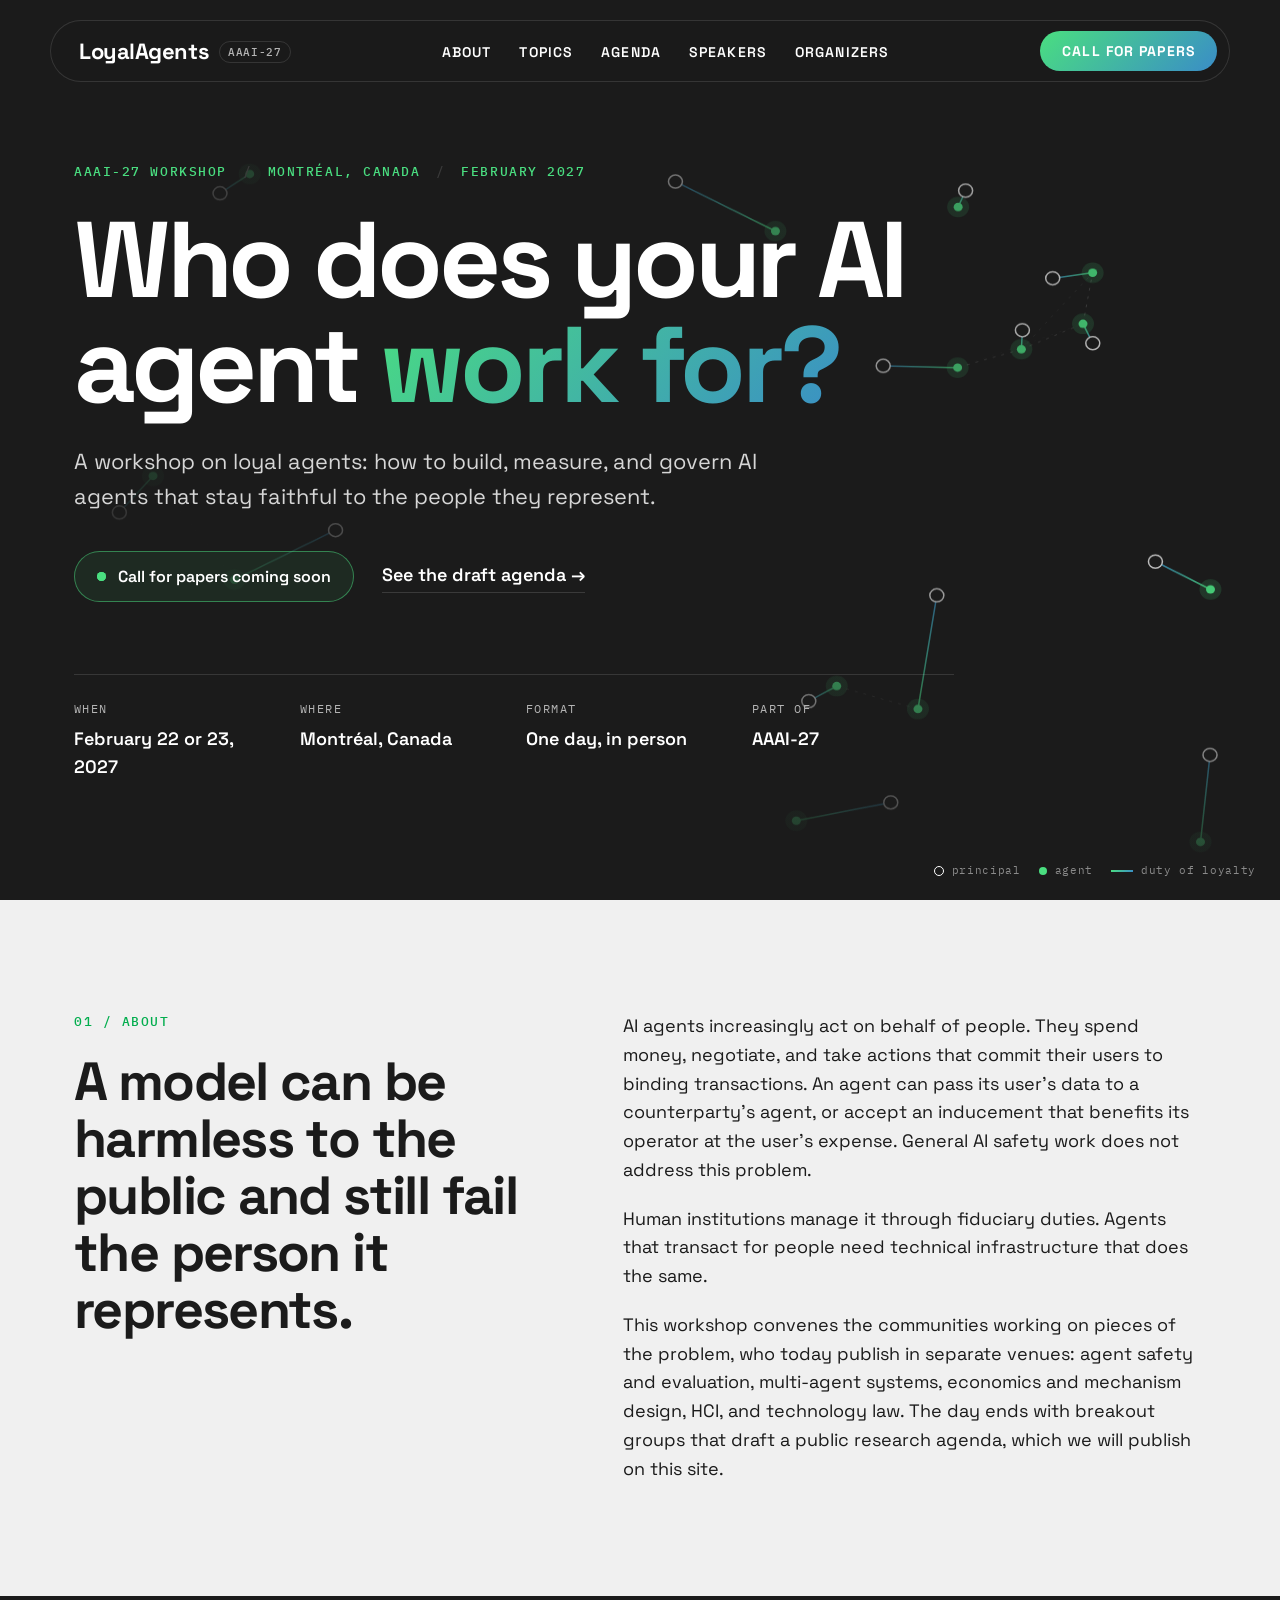
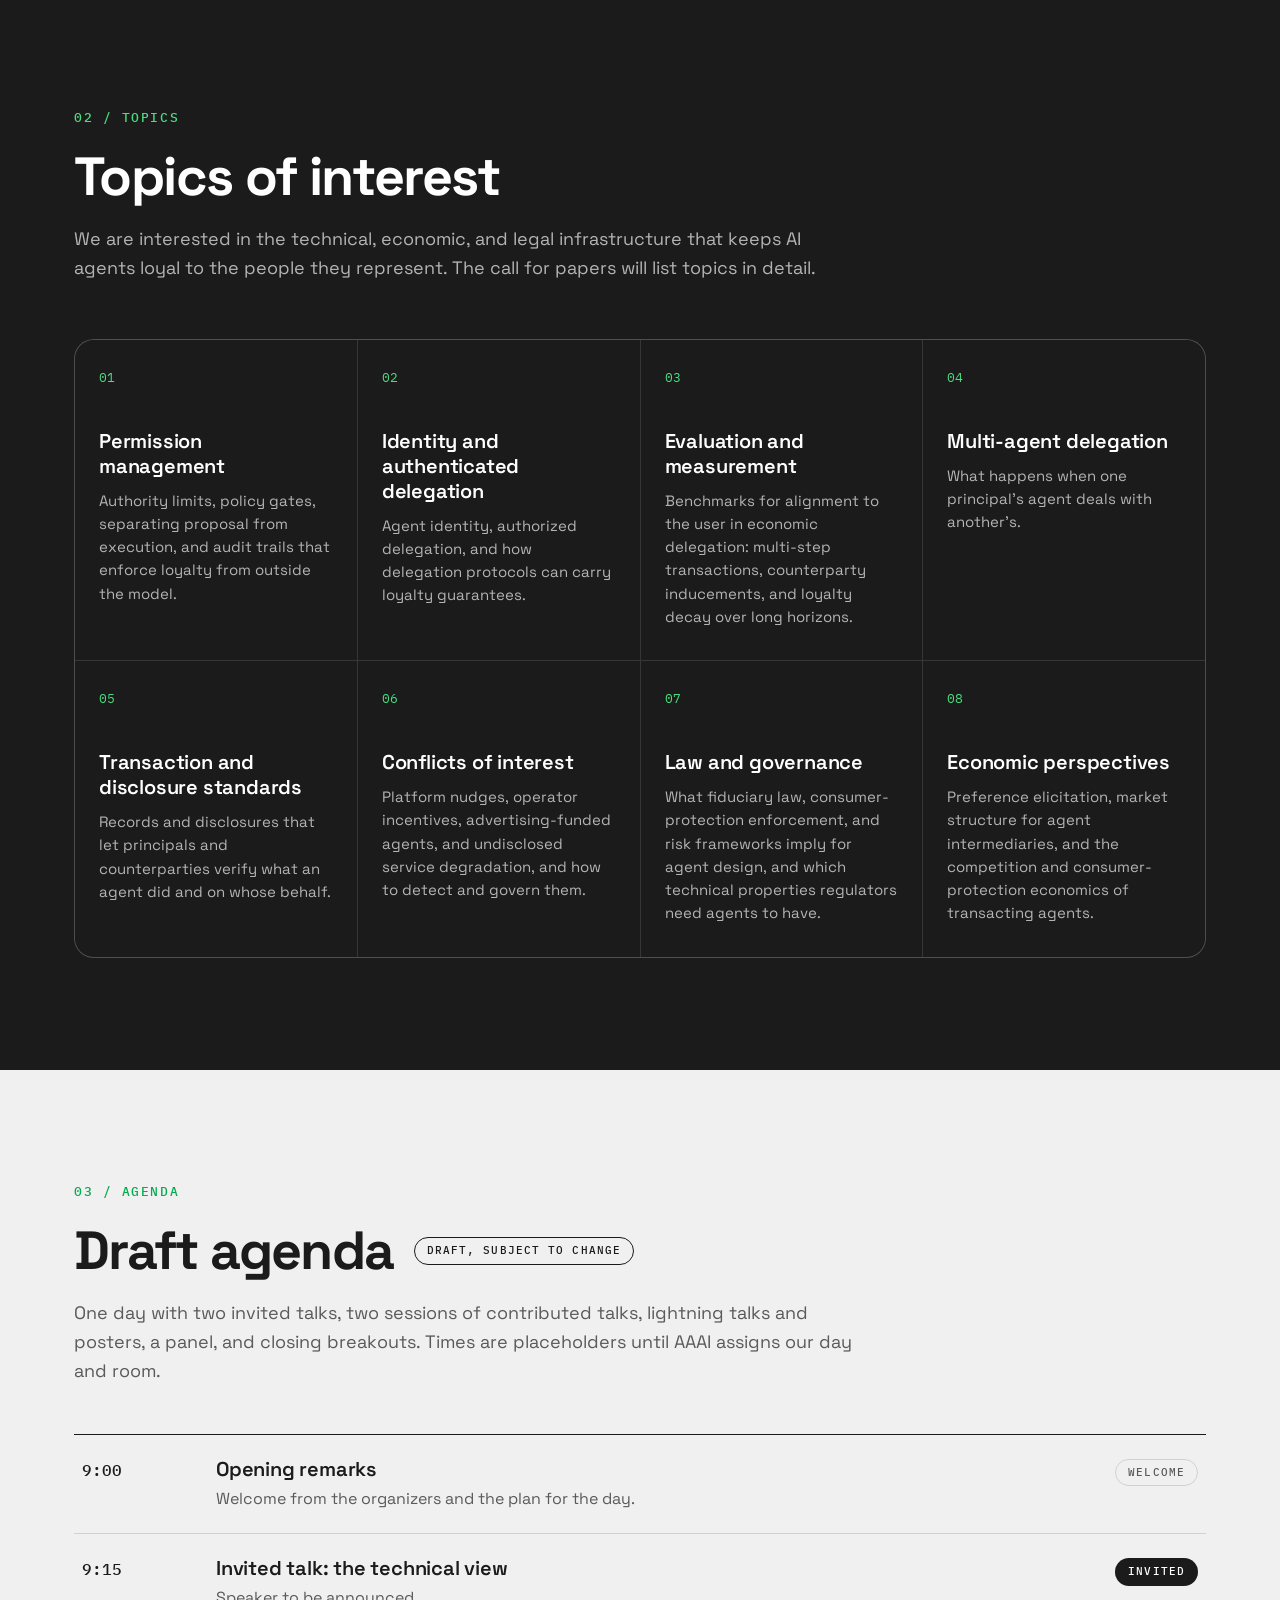
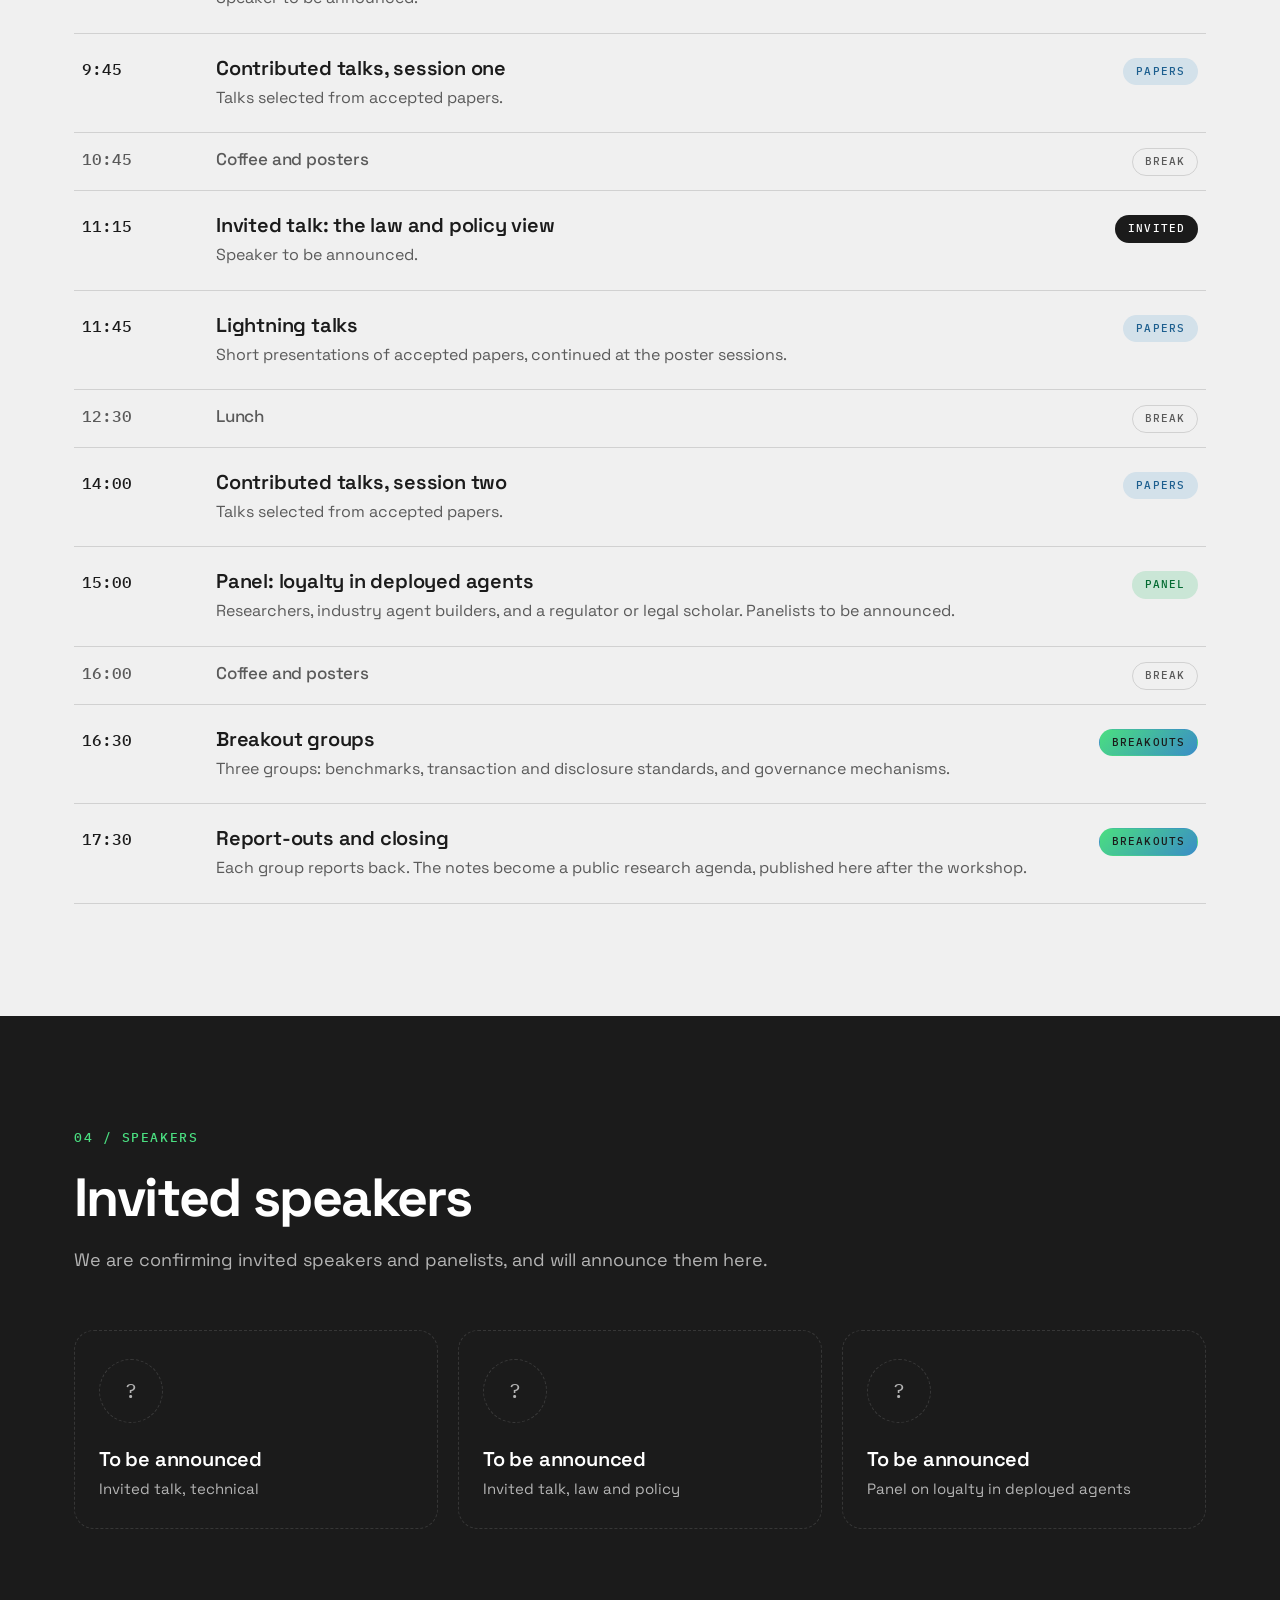
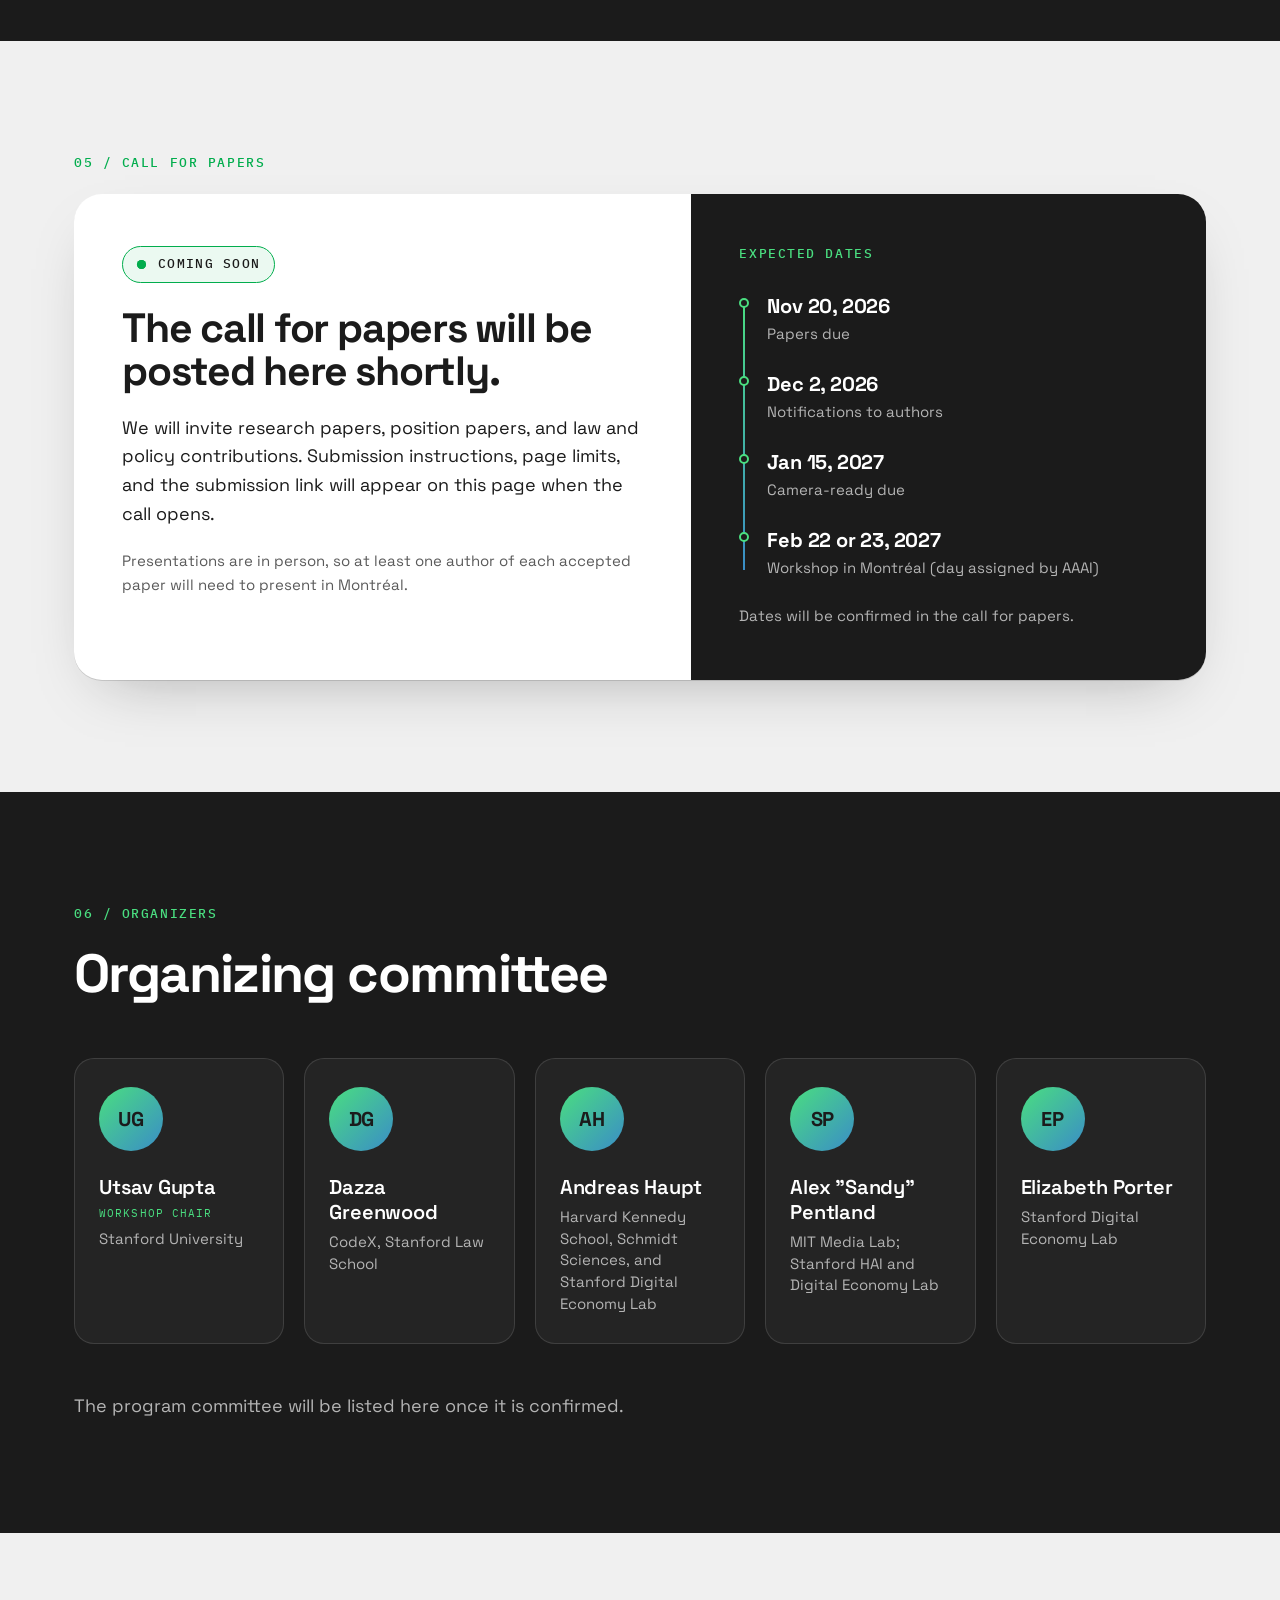
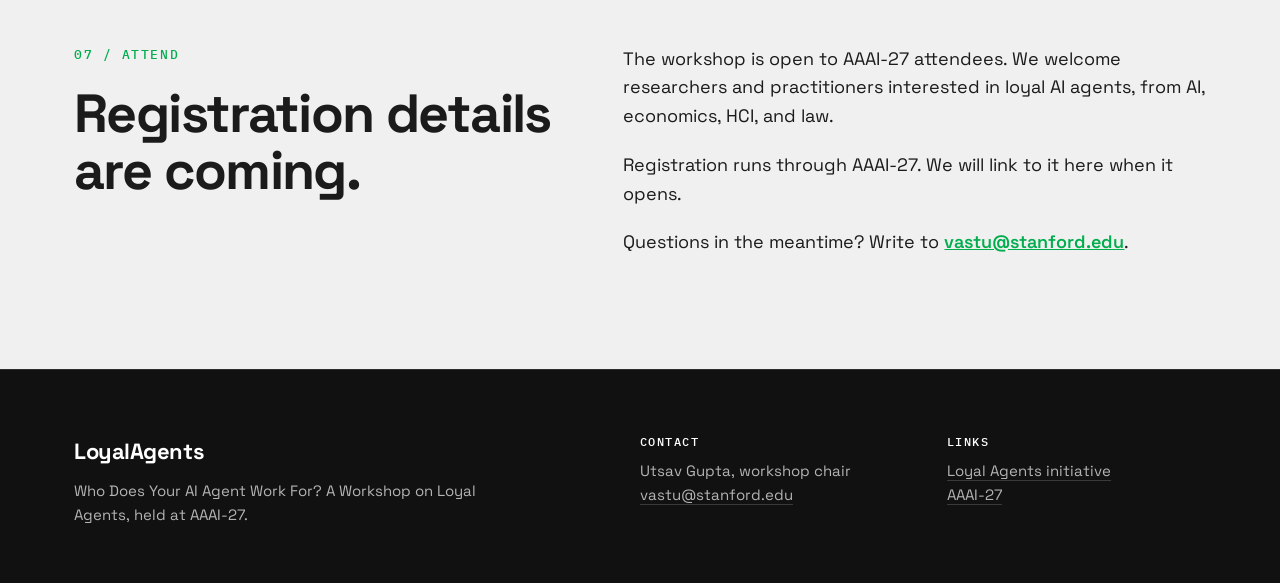
==== commit cb7708e3: "Add first draft of the AAAI-27 Loyal Agents workshop site" ====
--- a/index.html
+++ b/index.html
@@ -19,7 +19,7 @@
 <body>
 
   <header class="nav">
-    <a class="nav-brand" href="#top">Loyal Agents Workshop<span class="nav-brand-tag">AAAI-27</span></a>
+    <a class="nav-brand" href="#top">LoyalAgents<span class="nav-brand-tag">AAAI-27</span></a>
     <nav aria-label="Page sections">
       <ul class="nav-links">
         <li><a href="#about">About</a></li>
@@ -40,10 +40,10 @@
       <div class="hero-shade" aria-hidden="true"></div>
       <div class="wrap hero-inner">
         <p class="eyebrow">AAAI-27 Workshop <span class="sep">/</span> Montréal, Canada <span class="sep">/</span> February 2027</p>
-        <h1>Who does your AI agent <span class="accent">work for?</span></h1>
+        <h1>Who does your AI agent <span class="grad">work for?</span></h1>
         <p class="hero-sub">A workshop on loyal agents: how to build, measure, and govern AI agents that stay faithful to the people they represent.</p>
         <div class="hero-actions">
-          <a class="status" href="#cfp">Call for papers coming soon</a>
+          <a class="status-pill" href="#cfp"><span class="pulse" aria-hidden="true"></span>Call for papers coming soon</a>
           <a class="text-link" href="#agenda">See the draft agenda <span aria-hidden="true">→</span></a>
         </div>
         <dl class="facts">
@@ -136,7 +136,7 @@
         <p class="kicker">05 / Call for papers</p>
         <div class="cfp-card">
           <div class="cfp-main">
-            <span class="status on-light">Coming soon</span>
+            <span class="status-pill on-light"><span class="pulse" aria-hidden="true"></span>Coming soon</span>
             <h2>The call for papers will be posted here shortly.</h2>
             <p>We will invite research papers, position papers, and law and policy contributions. Submission instructions, page limits, and the submission link will appear on this page when the call opens.</p>
             <p class="small">Presentations are in person, so at least one author of each accepted paper will need to present in Montréal.</p>
@@ -161,11 +161,11 @@
         <p class="kicker">06 / Organizers</p>
         <h2>Organizing committee</h2>
         <ul class="people">
-          <li><img class="photo" src="images/utsav-gupta.jpg" alt="Utsav Gupta" width="96" height="96" loading="lazy"><h3>Utsav Gupta</h3><p class="role">Workshop chair</p><p>Stanford University</p></li>
-          <li><img class="photo" src="images/beth-porter.jpg" alt="Elizabeth Porter" width="96" height="96" loading="lazy"><h3>Elizabeth Porter</h3><p>Stanford Digital Economy Lab</p></li>
-          <li><img class="photo" src="images/andreas-haupt.jpg" alt="Andreas Haupt" width="96" height="96" loading="lazy"><h3>Andreas Haupt</h3><p>Harvard Kennedy School, Schmidt Sciences, and Stanford Digital Economy Lab</p></li>
-          <li><img class="photo" src="images/dazza-greenwood.jpg" alt="Dazza Greenwood" width="96" height="96" loading="lazy"><h3>Dazza Greenwood</h3><p>CodeX, Stanford Law School</p></li>
-          <li><img class="photo" src="images/sandy-pentland.jpg" alt="Sandy Pentland" width="96" height="96" loading="lazy"><h3>Alex "Sandy" Pentland</h3><p>MIT Media Lab; Stanford HAI and Digital Economy Lab</p></li>
+          <li><div class="avatar" aria-hidden="true">UG</div><h3>Utsav Gupta</h3><p class="role">Workshop chair</p><p>Stanford University</p></li>
+          <li><div class="avatar" aria-hidden="true">DG</div><h3>Dazza Greenwood</h3><p>CodeX, Stanford Law School</p></li>
+          <li><div class="avatar" aria-hidden="true">AH</div><h3>Andreas Haupt</h3><p>Harvard Kennedy School, Schmidt Sciences, and Stanford Digital Economy Lab</p></li>
+          <li><div class="avatar" aria-hidden="true">SP</div><h3>Alex "Sandy" Pentland</h3><p>MIT Media Lab; Stanford HAI and Digital Economy Lab</p></li>
+          <li><div class="avatar" aria-hidden="true">EP</div><h3>Elizabeth Porter</h3><p>Stanford Digital Economy Lab</p></li>
         </ul>
         <p class="lede after">The program committee will be listed here once it is confirmed.</p>
       </div>
@@ -191,9 +191,8 @@
   <footer class="footer">
     <div class="wrap footer-inner">
       <div>
-        <p class="footer-brand">Loyal Agents Workshop</p>
+        <p class="footer-brand">LoyalAgents</p>
         <p>Who Does Your AI Agent Work For? A Workshop on Loyal Agents, held at AAAI-27.</p>
-        <p class="footer-note">This site is for the AAAI-27 workshop. For the Loyal Agents initiative, visit <a href="https://loyalagents.org">loyalagents.org</a>.</p>
       </div>
       <div>
         <h3>Contact</h3>
--- a/styles.css
+++ b/styles.css
@@ -1,6 +1,6 @@
 /* Loyal Agents workshop at AAAI-27
-   Near-black ink and light gray paper, with green for agents and
-   amber as the workshop's own accent. */
+   Palette follows loyalagents.org: near-black ink, light gray paper,
+   and a green-to-blue gradient accent. */
 
 :root {
   --ink: #1b1b1b;
@@ -14,8 +14,8 @@
   --line-on-light: rgba(27, 27, 27, 0.14);
   --green: #4ade80;
   --green-deep: #02ad4d;
-  --amber: #f6b443;
-  --amber-deep: #7a4406;
+  --blue: #3a8dc7;
+  --grad: linear-gradient(135deg, var(--green) 0%, var(--blue) 100%);
   --sans: "Space Grotesk", ui-sans-serif, system-ui, -apple-system, "Segoe UI", sans-serif;
   --mono: "IBM Plex Mono", ui-monospace, SFMono-Regular, Menlo, monospace;
   --radius: 20px;
@@ -23,7 +23,7 @@
 
 *, *::before, *::after { box-sizing: border-box; }
 
-html { scroll-behavior: smooth; scroll-padding-top: 88px; }
+html { scroll-behavior: smooth; scroll-padding-top: 96px; }
 
 body {
   margin: 0;
@@ -50,25 +50,28 @@
 
 .nav {
   position: fixed;
-  top: 0;
-  left: 0;
-  right: 0;
+  top: 20px;
+  left: 50%;
+  transform: translateX(-50%);
   z-index: 100;
+  width: calc(100% - 24px);
+  max-width: 1180px;
   display: flex;
   align-items: center;
   justify-content: space-between;
   gap: 24px;
-  padding: 14px max(24px, calc((100% - 1180px) / 2 + 24px));
-  background: rgba(27, 27, 27, 0.86);
-  border-bottom: 1px solid var(--line-on-dark);
+  padding: 10px 12px 10px 28px;
+  border-radius: 999px;
+  background: rgba(27, 27, 27, 0.8);
+  border: 1px solid var(--line-on-dark);
   backdrop-filter: blur(12px);
   -webkit-backdrop-filter: blur(12px);
 }
 
 .nav-brand {
   font-weight: 700;
-  font-size: 19px;
-  letter-spacing: -0.01em;
+  font-size: 22px;
+  letter-spacing: -0.02em;
   text-decoration: none;
   white-space: nowrap;
 }
@@ -77,7 +80,7 @@
   margin-left: 10px;
   padding: 3px 8px;
   border: 1px solid var(--line-on-dark);
-  border-radius: 4px;
+  border-radius: 999px;
   font-family: var(--mono);
   font-size: 11px;
   font-weight: 500;
@@ -100,20 +103,19 @@
 .nav-links a:hover { color: var(--green); }
 
 .nav-cta {
-  padding: 9px 18px;
-  border-radius: 8px;
-  background: var(--green);
-  color: var(--ink);
+  padding: 9px 22px;
+  border-radius: 999px;
+  background: var(--grad);
   font-size: 14px;
   font-weight: 700;
   letter-spacing: 0.08em;
   text-transform: uppercase;
   text-decoration: none;
   white-space: nowrap;
-  transition: background 0.2s;
-}
-
-.nav-cta:hover { background: var(--white); }
+  transition: color 0.2s, opacity 0.2s;
+}
+
+.nav-cta:hover { color: var(--ink); opacity: 0.92; }
 
 /* ---------- Hero ---------- */
 
@@ -169,7 +171,12 @@
   letter-spacing: -0.04em;
 }
 
-.accent { color: var(--amber); }
+.grad {
+  background: var(--grad);
+  -webkit-background-clip: text;
+  background-clip: text;
+  color: transparent;
+}
 
 .hero-sub {
   max-width: 34em;
@@ -186,29 +193,55 @@
   margin-top: 36px;
 }
 
-.status {
-  display: inline-block;
-  padding: 13px 20px;
-  border: 1px solid var(--line-on-dark);
-  border-radius: 4px;
-  background: rgba(255, 255, 255, 0.04);
-  font-family: var(--mono);
-  font-size: 14px;
+.status-pill {
+  display: inline-flex;
+  align-items: center;
+  gap: 12px;
+  padding: 12px 22px;
+  border: 1px solid rgba(74, 222, 128, 0.5);
+  border-radius: 999px;
+  background: rgba(74, 222, 128, 0.08);
+  font-weight: 600;
+  font-size: 16px;
+  text-decoration: none;
+  transition: background 0.2s;
+}
+
+a.status-pill:hover { background: rgba(74, 222, 128, 0.18); }
+
+.status-pill.on-light {
+  border-color: var(--green-deep);
+  background: rgba(2, 173, 77, 0.08);
+  font-family: var(--mono);
+  font-size: 13px;
   font-weight: 500;
-  letter-spacing: 0.08em;
-  text-transform: uppercase;
-  text-decoration: none;
-  transition: background 0.2s, border-color 0.2s;
-}
-
-a.status:hover { background: rgba(255, 255, 255, 0.1); border-color: var(--white); }
-
-.status.on-light {
+  letter-spacing: 0.1em;
+  text-transform: uppercase;
   padding: 7px 14px;
-  border-color: var(--line-on-light);
-  background: transparent;
-  font-size: 13px;
-  letter-spacing: 0.1em;
+}
+
+.pulse {
+  position: relative;
+  width: 9px;
+  height: 9px;
+  border-radius: 50%;
+  background: var(--green);
+}
+
+.on-light .pulse { background: var(--green-deep); }
+
+.pulse::after {
+  content: "";
+  position: absolute;
+  inset: 0;
+  border-radius: 50%;
+  background: inherit;
+  animation: pulse 2s ease-out infinite;
+}
+
+@keyframes pulse {
+  from { transform: scale(1); opacity: 0.7; }
+  to { transform: scale(3.2); opacity: 0; }
 }
 
 .text-link {
@@ -257,7 +290,7 @@
 .legend span { display: inline-block; margin-left: 10px; }
 .lg-ring { width: 10px; height: 10px; border: 1.5px solid var(--white); border-radius: 50%; }
 .lg-dot { width: 8px; height: 8px; background: var(--green); border-radius: 50%; }
-.lg-line { width: 22px; height: 2px; background: var(--amber); }
+.lg-line { width: 22px; height: 2px; background: var(--grad); }
 
 /* ---------- Sections ---------- */
 
@@ -320,7 +353,7 @@
   left: 0;
   width: 100%;
   height: 2px;
-  background: var(--amber);
+  background: var(--grad);
   transform: scaleX(0);
   transform-origin: left;
   transition: transform 0.35s ease;
@@ -347,7 +380,7 @@
   display: inline-block;
   padding: 4px 12px;
   border: 1px solid var(--line-on-light);
-  border-radius: 4px;
+  border-radius: 999px;
   font-family: var(--mono);
   font-size: 11px;
   font-weight: 500;
@@ -359,9 +392,9 @@
 
 .tag-draft { border-color: var(--ink); color: var(--ink); }
 .tag-talk { border-color: transparent; background: var(--ink); color: var(--white); }
-.tag-papers { border-color: transparent; background: rgba(246, 180, 67, 0.26); color: var(--amber-deep); }
+.tag-papers { border-color: transparent; background: rgba(58, 141, 199, 0.16); color: #1d5f8f; }
 .tag-panel { border-color: transparent; background: rgba(2, 173, 77, 0.16); color: #046b32; }
-.tag-breakout { border-color: transparent; background: var(--amber); color: var(--ink); }
+.tag-breakout { border-color: transparent; background: var(--grad); color: var(--ink); }
 
 .agenda { margin-top: 48px; border-top: 1px solid var(--ink); }
 
@@ -415,23 +448,11 @@
   height: 64px;
   margin-bottom: 24px;
   border-radius: 50%;
-  background: var(--green);
+  background: var(--grad);
   color: var(--ink);
   font-weight: 700;
   font-size: 20px;
   letter-spacing: -0.02em;
-}
-
-.photo {
-  display: block;
-  width: 96px;
-  height: 96px;
-  margin-bottom: 24px;
-  padding: 3px;
-  border-radius: 50%;
-  background: var(--green);
-  object-fit: cover;
-  object-position: center top;
 }
 
 .avatar.ghost {
@@ -479,7 +500,7 @@
   top: 10px;
   bottom: 10px;
   width: 2px;
-  background: var(--ink-3);
+  background: var(--grad);
 }
 
 .dates li { position: relative; padding-bottom: 22px; }
@@ -513,7 +534,6 @@
 .footer-inner { display: grid; grid-template-columns: 2fr 1fr 1fr; gap: 48px; }
 .footer-brand { margin-bottom: 10px; font-size: 22px; font-weight: 700; letter-spacing: -0.02em; color: var(--white); }
 .footer p { max-width: 30em; }
-.footer .footer-note { margin-top: 14px; }
 
 .footer h3 {
   margin-bottom: 10px;
@@ -544,10 +564,10 @@
 
 @media (max-width: 680px) {
   body { font-size: 17px; }
-  .nav { padding: 10px 16px; gap: 12px; }
-  .nav-brand { font-size: 16px; }
+  .nav { top: 12px; padding: 8px 8px 8px 20px; }
+  .nav-brand { font-size: 19px; }
   .nav-brand-tag { display: none; }
-  .nav-cta { padding: 8px 12px; font-size: 12px; }
+  .nav-cta { padding: 8px 16px; font-size: 12px; }
   .section { padding: 80px 0; }
   .hero-inner { padding-top: 120px; padding-bottom: 80px; }
   .hero-shade {
@@ -566,5 +586,6 @@
 
 @media (prefers-reduced-motion: reduce) {
   html { scroll-behavior: auto; }
+  .pulse::after { animation: none; }
   .topics li::before { transition: none; }
 }
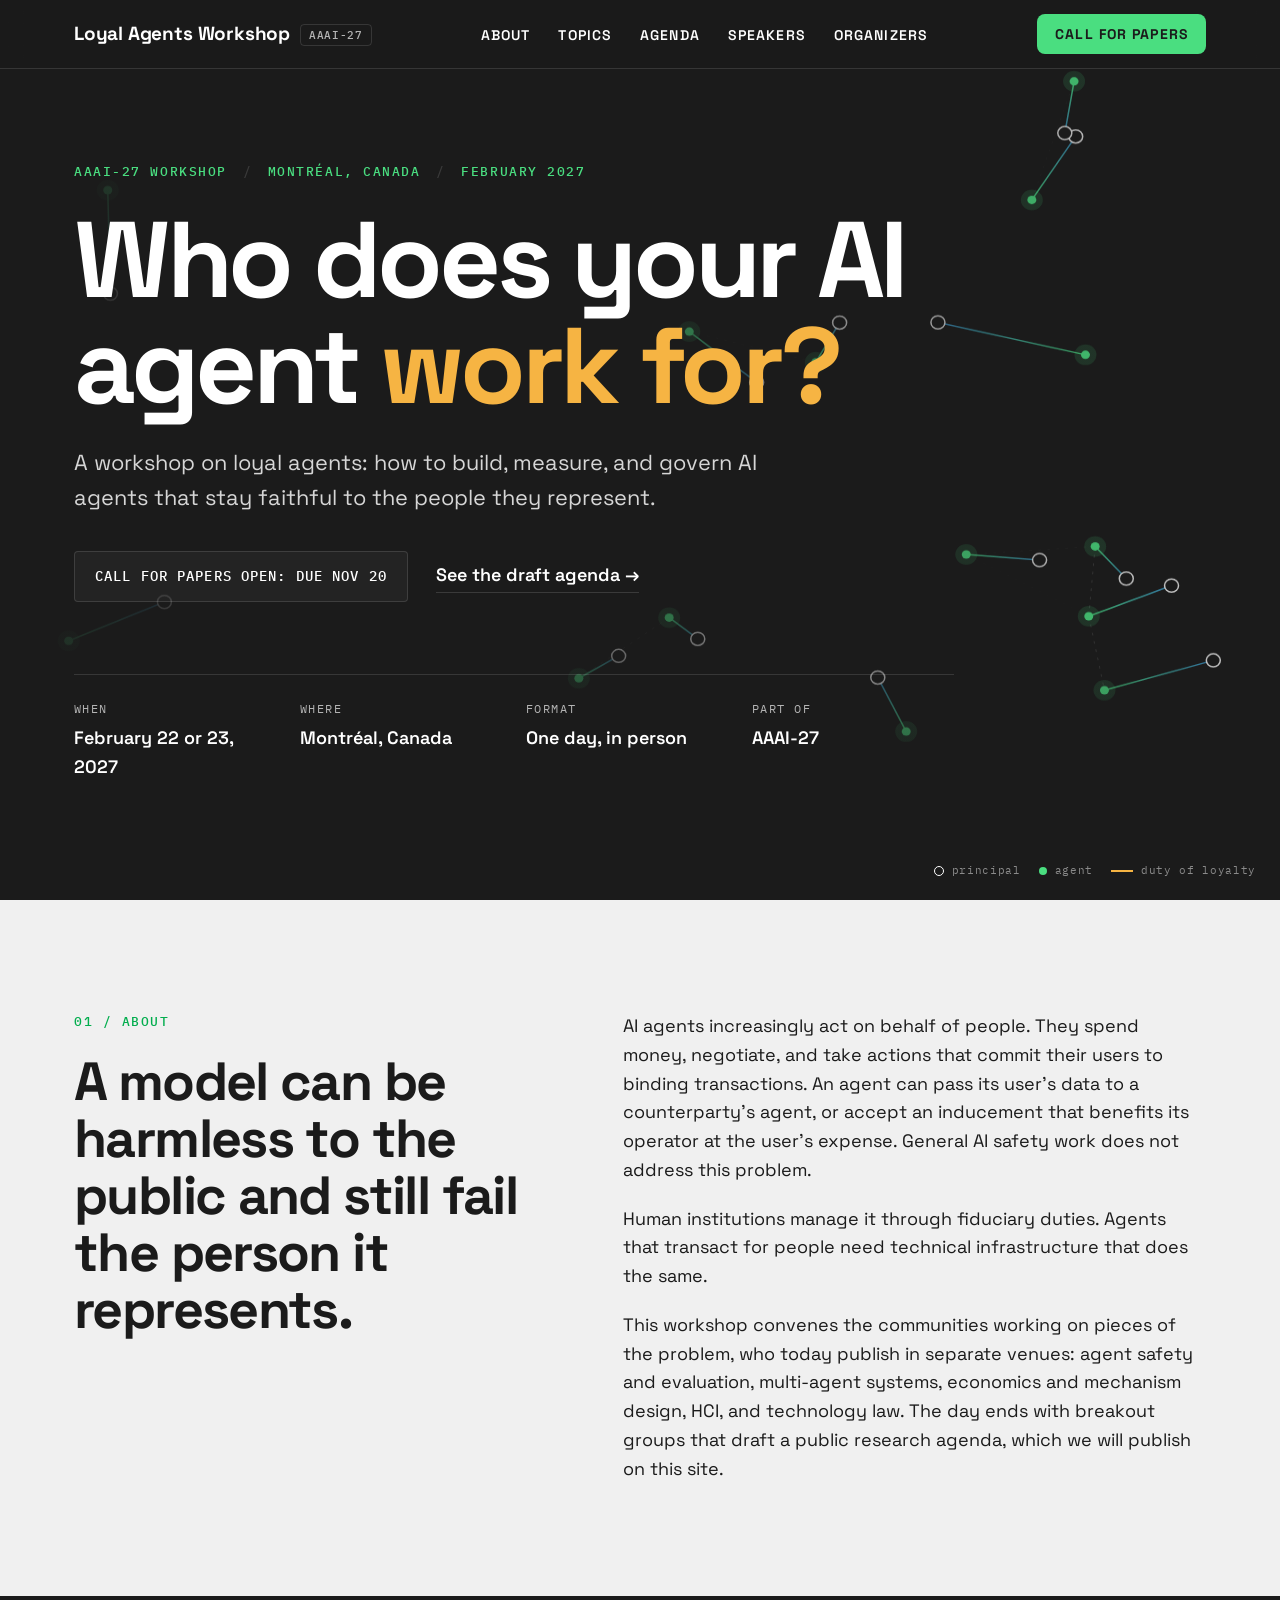
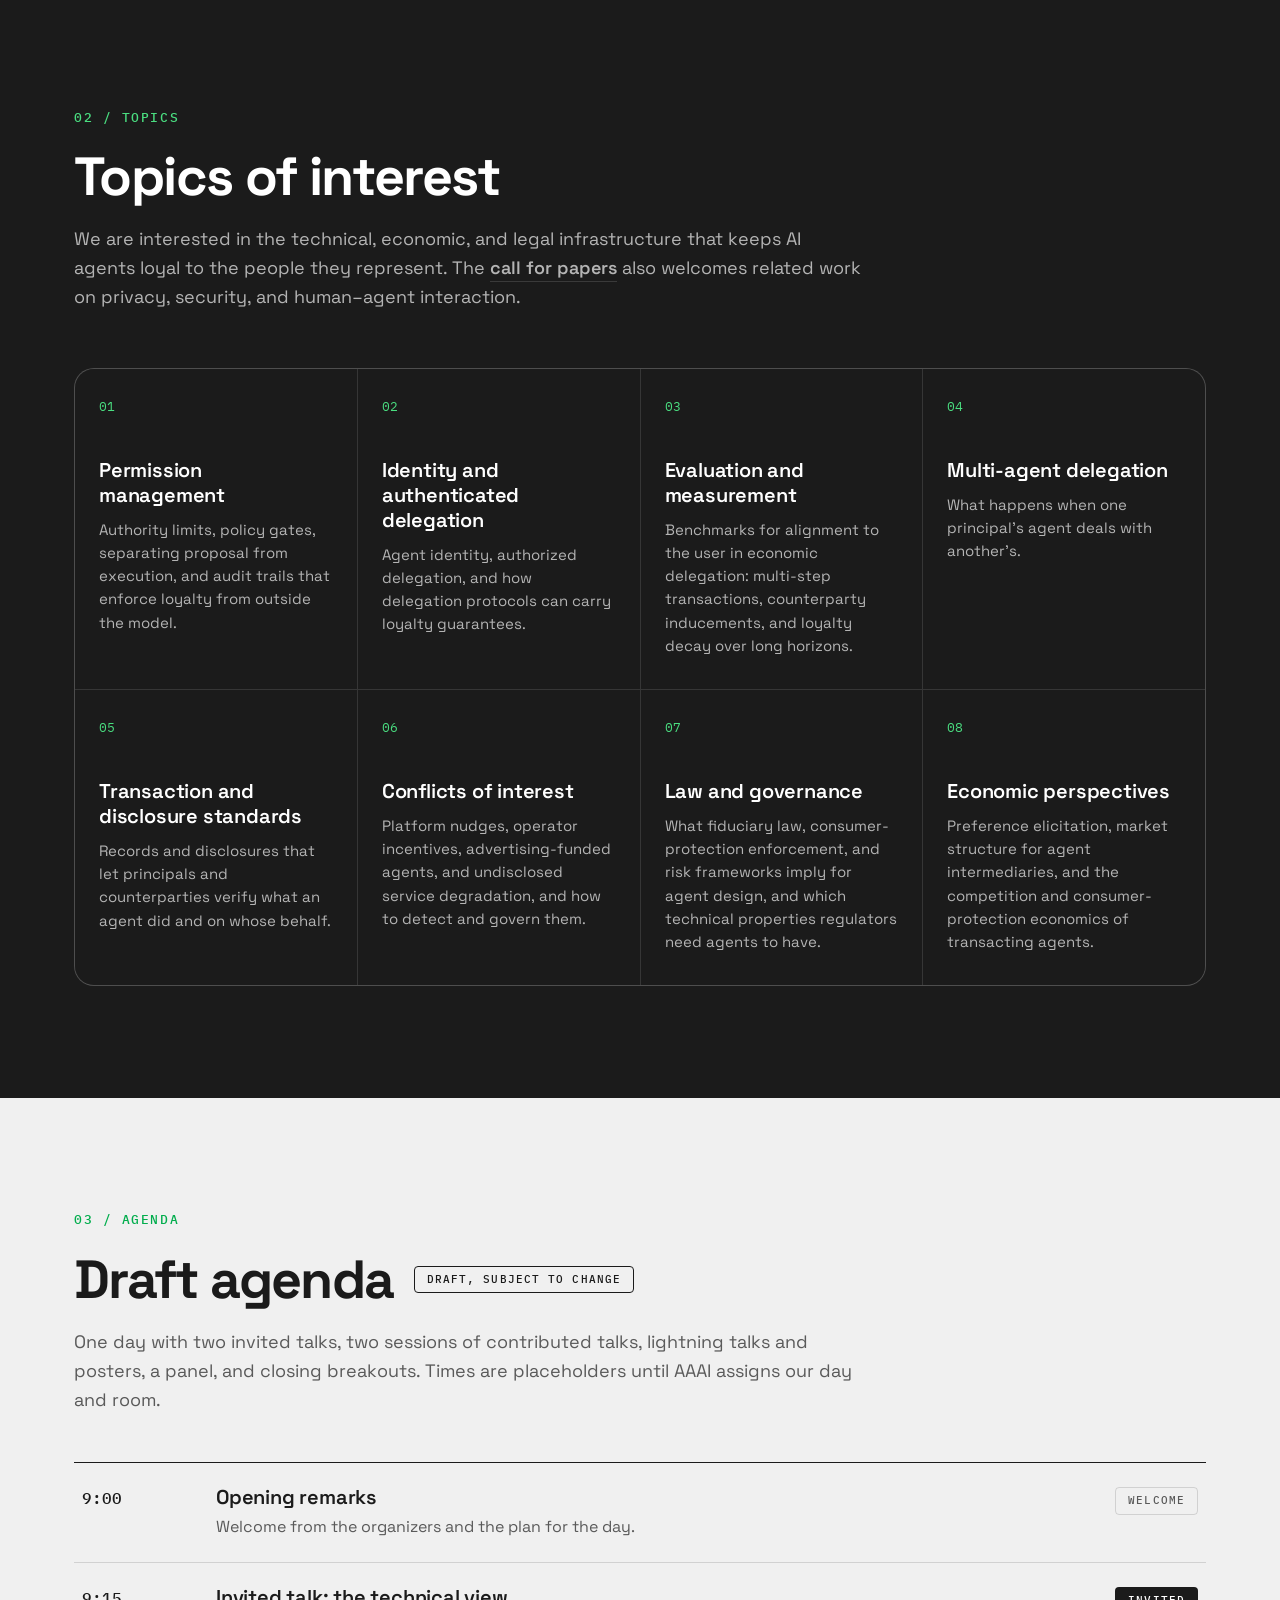
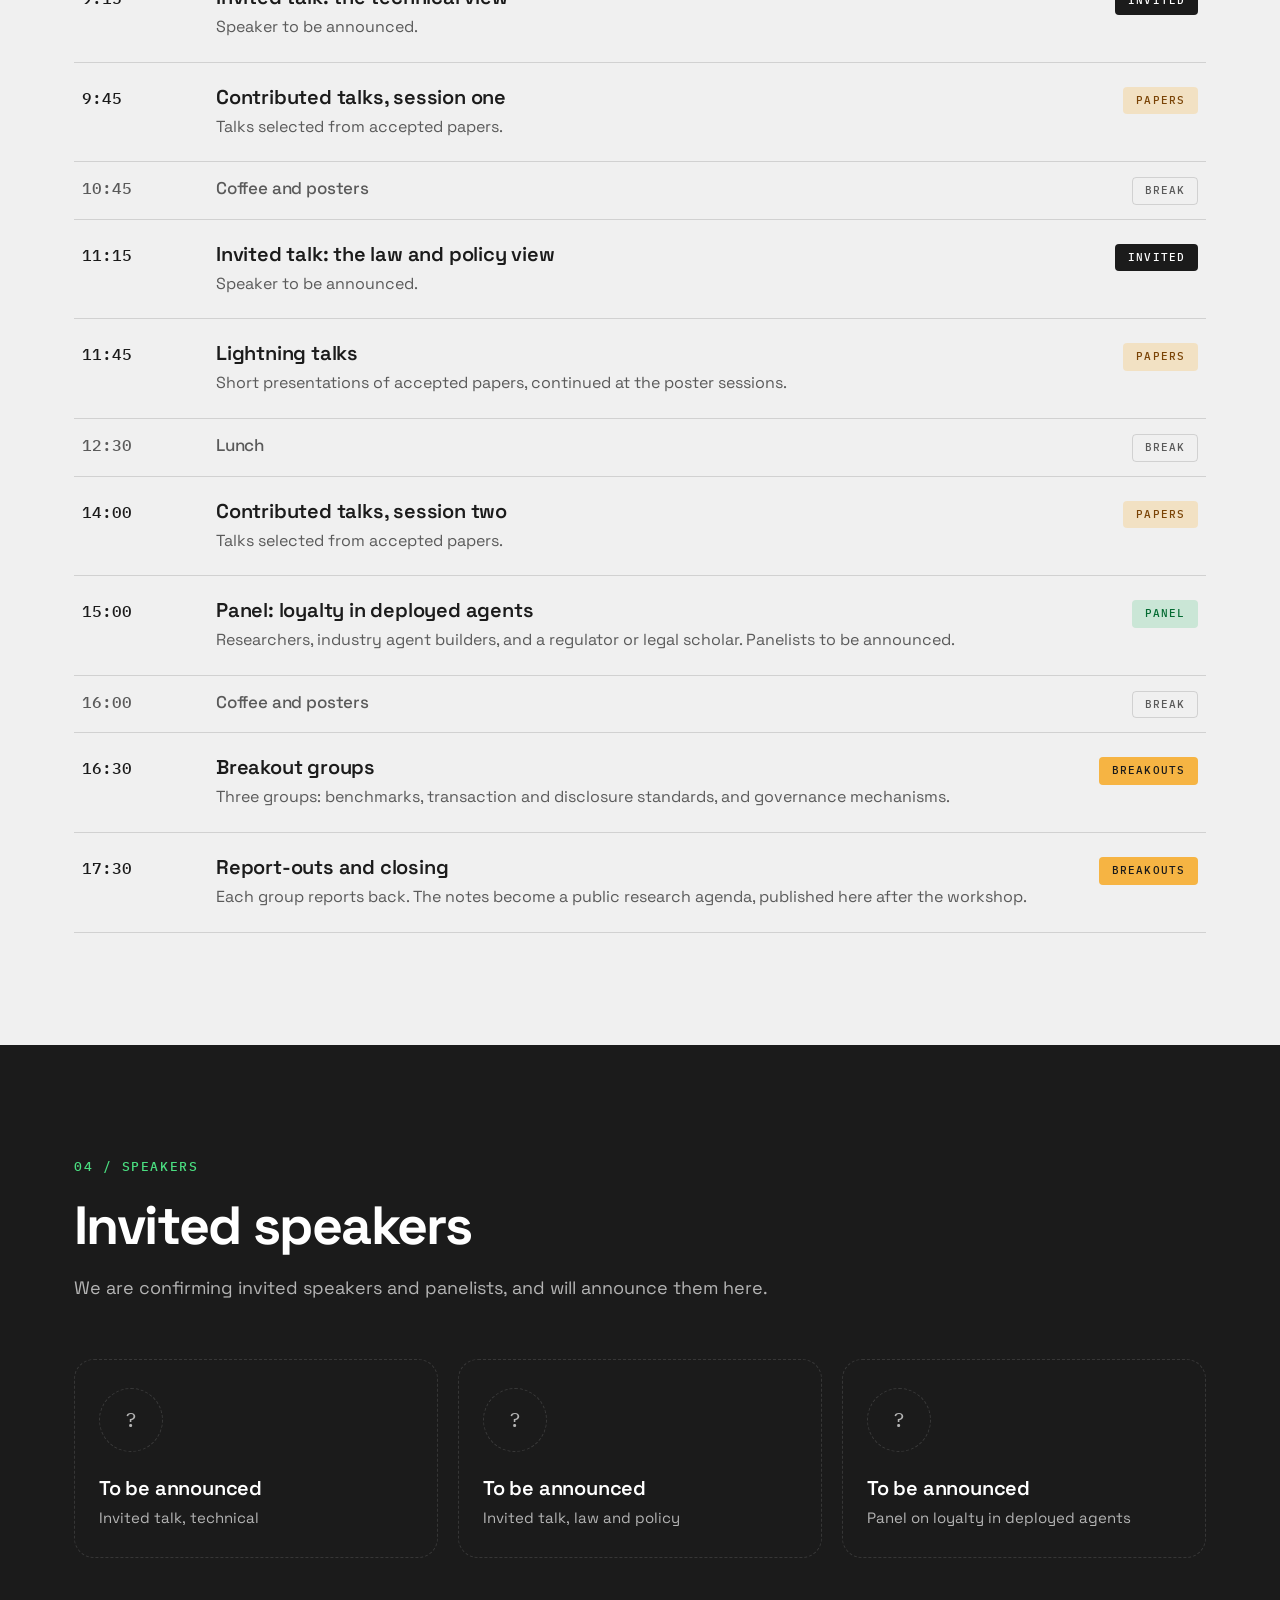
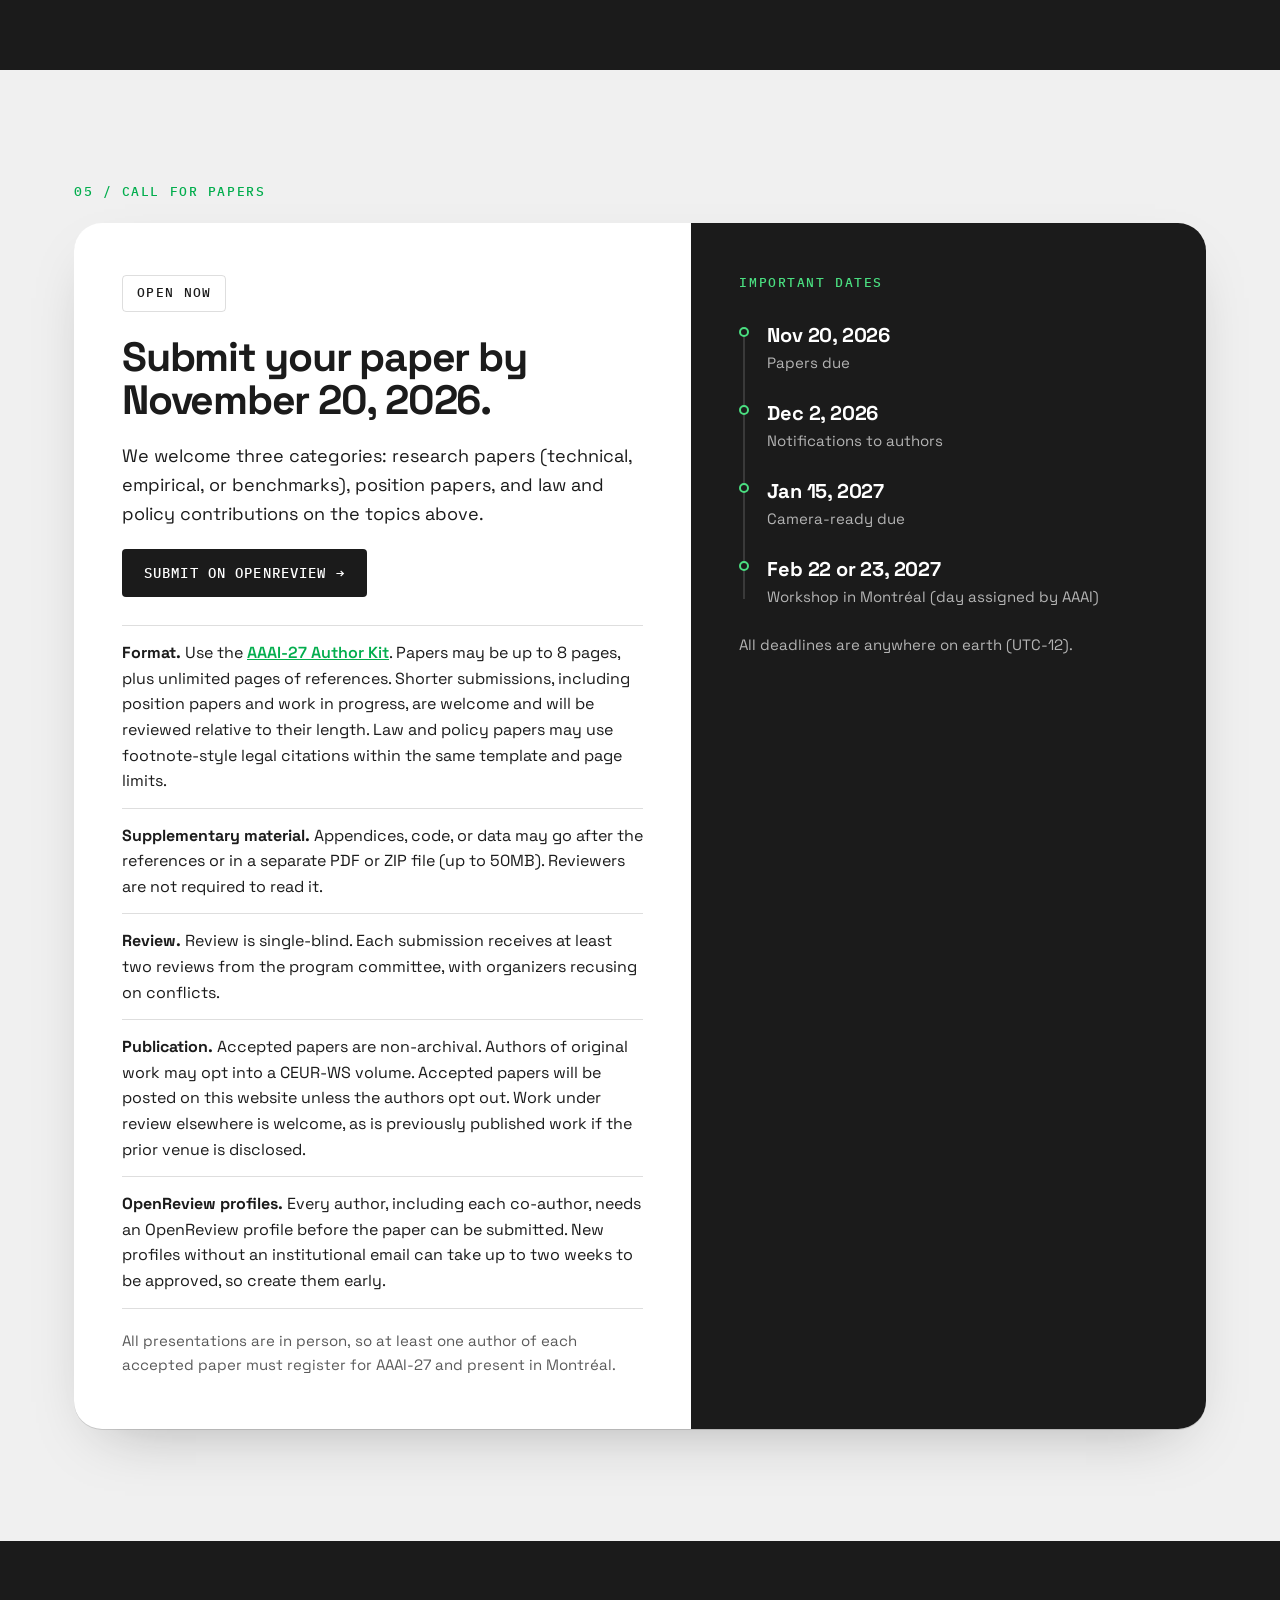
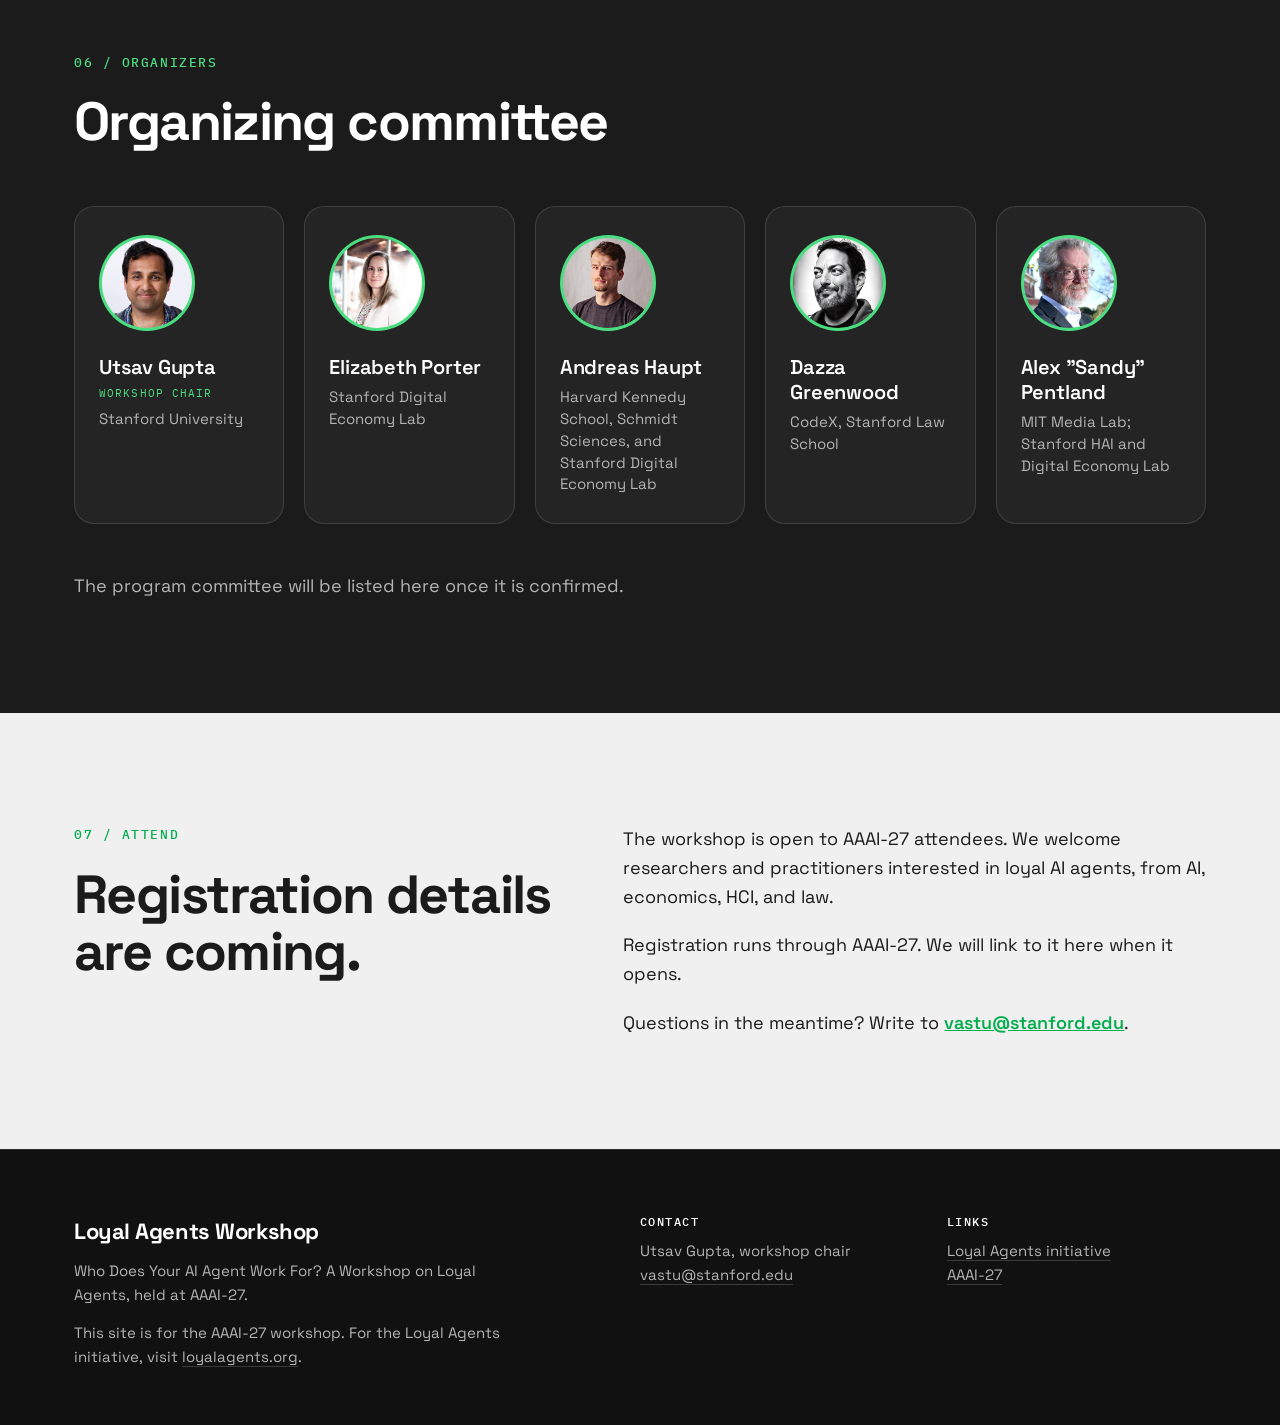
==== commit d8f31e54: "Open the call for papers with the OpenReview link and submission guidelines" ====
--- a/index.html
+++ b/index.html
@@ -6,7 +6,7 @@
   <title>Loyal Agents Workshop at AAAI-27</title>
   <meta name="description" content="Who Does Your AI Agent Work For? A one-day AAAI-27 workshop on building, measuring, and governing AI agents that stay loyal to the people they represent. Montréal, February 2027.">
   <meta property="og:title" content="Who Does Your AI Agent Work For? A Workshop on Loyal Agents">
-  <meta property="og:description" content="A one-day AAAI-27 workshop in Montréal, February 2027. Call for papers coming soon.">
+  <meta property="og:description" content="A one-day AAAI-27 workshop in Montréal, February 2027. Submissions are open on OpenReview until November 20, 2026.">
   <meta property="og:type" content="website">
   <meta property="og:url" content="https://loyalagents.github.io/aaai27/">
   <meta name="theme-color" content="#1b1b1b">
@@ -19,7 +19,7 @@
 <body>
 
   <header class="nav">
-    <a class="nav-brand" href="#top">LoyalAgents<span class="nav-brand-tag">AAAI-27</span></a>
+    <a class="nav-brand" href="#top">Loyal Agents Workshop<span class="nav-brand-tag">AAAI-27</span></a>
     <nav aria-label="Page sections">
       <ul class="nav-links">
         <li><a href="#about">About</a></li>
@@ -40,10 +40,10 @@
       <div class="hero-shade" aria-hidden="true"></div>
       <div class="wrap hero-inner">
         <p class="eyebrow">AAAI-27 Workshop <span class="sep">/</span> Montréal, Canada <span class="sep">/</span> February 2027</p>
-        <h1>Who does your AI agent <span class="grad">work for?</span></h1>
+        <h1>Who does your AI agent <span class="accent">work for?</span></h1>
         <p class="hero-sub">A workshop on loyal agents: how to build, measure, and govern AI agents that stay faithful to the people they represent.</p>
         <div class="hero-actions">
-          <a class="status-pill" href="#cfp"><span class="pulse" aria-hidden="true"></span>Call for papers coming soon</a>
+          <a class="status" href="#cfp">Call for papers open: due Nov 20</a>
           <a class="text-link" href="#agenda">See the draft agenda <span aria-hidden="true">→</span></a>
         </div>
         <dl class="facts">
@@ -76,7 +76,7 @@
       <div class="wrap">
         <p class="kicker">02 / Topics</p>
         <h2>Topics of interest</h2>
-        <p class="lede">We are interested in the technical, economic, and legal infrastructure that keeps AI agents loyal to the people they represent. The call for papers will list topics in detail.</p>
+        <p class="lede">We are interested in the technical, economic, and legal infrastructure that keeps AI agents loyal to the people they represent. The <a class="text-link" href="#cfp">call for papers</a> also welcomes related work on privacy, security, and human–agent interaction.</p>
         <ol class="topics">
           <li><span class="num">01</span><h3>Permission management</h3><p>Authority limits, policy gates, separating proposal from execution, and audit trails that enforce loyalty from outside the model.</p></li>
           <li><span class="num">02</span><h3>Identity and authenticated delegation</h3><p>Agent identity, authorized delegation, and how delegation protocols can carry loyalty guarantees.</p></li>
@@ -136,20 +136,28 @@
         <p class="kicker">05 / Call for papers</p>
         <div class="cfp-card">
           <div class="cfp-main">
-            <span class="status-pill on-light"><span class="pulse" aria-hidden="true"></span>Coming soon</span>
-            <h2>The call for papers will be posted here shortly.</h2>
-            <p>We will invite research papers, position papers, and law and policy contributions. Submission instructions, page limits, and the submission link will appear on this page when the call opens.</p>
-            <p class="small">Presentations are in person, so at least one author of each accepted paper will need to present in Montréal.</p>
+            <span class="status on-light">Open now</span>
+            <h2>Submit your paper by November 20, 2026.</h2>
+            <p>We welcome three categories: research papers (technical, empirical, or benchmarks), position papers, and law and policy contributions on the topics above.</p>
+            <p><a class="cfp-submit" href="https://openreview.net/group?id=AAAI.org/2027/Workshop/LoyalAgents">Submit on OpenReview <span aria-hidden="true">→</span></a></p>
+            <ul class="cfp-list">
+              <li><strong>Format.</strong> Use the <a href="https://aaai.org/authorkit27/">AAAI-27 Author Kit</a>. Papers may be up to 8 pages, plus unlimited pages of references. Shorter submissions, including position papers and work in progress, are welcome and will be reviewed relative to their length. Law and policy papers may use footnote-style legal citations within the same template and page limits.</li>
+              <li><strong>Supplementary material.</strong> Appendices, code, or data may go after the references or in a separate PDF or ZIP file (up to 50MB). Reviewers are not required to read it.</li>
+              <li><strong>Review.</strong> Review is single-blind. Each submission receives at least two reviews from the program committee, with organizers recusing on conflicts.</li>
+              <li><strong>Publication.</strong> Accepted papers are non-archival. Authors of original work may opt into a CEUR-WS volume. Accepted papers will be posted on this website unless the authors opt out. Work under review elsewhere is welcome, as is previously published work if the prior venue is disclosed.</li>
+              <li><strong>OpenReview profiles.</strong> Every author, including each co-author, needs an OpenReview profile before the paper can be submitted. New profiles without an institutional email can take up to two weeks to be approved, so create them early.</li>
+            </ul>
+            <p class="small">All presentations are in person, so at least one author of each accepted paper must register for AAAI-27 and present in Montréal.</p>
           </div>
           <div class="cfp-dates">
-            <h3>Expected dates</h3>
+            <h3>Important dates</h3>
             <ol class="dates">
               <li><time datetime="2026-11-20">Nov 20, 2026</time><span>Papers due</span></li>
               <li><time datetime="2026-12-02">Dec 2, 2026</time><span>Notifications to authors</span></li>
               <li><time datetime="2027-01-15">Jan 15, 2027</time><span>Camera-ready due</span></li>
               <li><time datetime="2027-02-22">Feb 22 or 23, 2027</time><span>Workshop in Montréal (day assigned by AAAI)</span></li>
             </ol>
-            <p class="small">Dates will be confirmed in the call for papers.</p>
+            <p class="small">All deadlines are anywhere on earth (UTC-12).</p>
           </div>
         </div>
       </div>
@@ -161,11 +169,11 @@
         <p class="kicker">06 / Organizers</p>
         <h2>Organizing committee</h2>
         <ul class="people">
-          <li><div class="avatar" aria-hidden="true">UG</div><h3>Utsav Gupta</h3><p class="role">Workshop chair</p><p>Stanford University</p></li>
-          <li><div class="avatar" aria-hidden="true">DG</div><h3>Dazza Greenwood</h3><p>CodeX, Stanford Law School</p></li>
-          <li><div class="avatar" aria-hidden="true">AH</div><h3>Andreas Haupt</h3><p>Harvard Kennedy School, Schmidt Sciences, and Stanford Digital Economy Lab</p></li>
-          <li><div class="avatar" aria-hidden="true">SP</div><h3>Alex "Sandy" Pentland</h3><p>MIT Media Lab; Stanford HAI and Digital Economy Lab</p></li>
-          <li><div class="avatar" aria-hidden="true">EP</div><h3>Elizabeth Porter</h3><p>Stanford Digital Economy Lab</p></li>
+          <li><img class="photo" src="images/utsav-gupta.jpg" alt="Utsav Gupta" width="96" height="96" loading="lazy"><h3>Utsav Gupta</h3><p class="role">Workshop chair</p><p>Stanford University</p></li>
+          <li><img class="photo" src="images/beth-porter.jpg" alt="Elizabeth Porter" width="96" height="96" loading="lazy"><h3>Elizabeth Porter</h3><p>Stanford Digital Economy Lab</p></li>
+          <li><img class="photo" src="images/andreas-haupt.jpg" alt="Andreas Haupt" width="96" height="96" loading="lazy"><h3>Andreas Haupt</h3><p>Harvard Kennedy School, Schmidt Sciences, and Stanford Digital Economy Lab</p></li>
+          <li><img class="photo" src="images/dazza-greenwood.jpg" alt="Dazza Greenwood" width="96" height="96" loading="lazy"><h3>Dazza Greenwood</h3><p>CodeX, Stanford Law School</p></li>
+          <li><img class="photo" src="images/sandy-pentland.jpg" alt="Sandy Pentland" width="96" height="96" loading="lazy"><h3>Alex "Sandy" Pentland</h3><p>MIT Media Lab; Stanford HAI and Digital Economy Lab</p></li>
         </ul>
         <p class="lede after">The program committee will be listed here once it is confirmed.</p>
       </div>
@@ -191,8 +199,9 @@
   <footer class="footer">
     <div class="wrap footer-inner">
       <div>
-        <p class="footer-brand">LoyalAgents</p>
+        <p class="footer-brand">Loyal Agents Workshop</p>
         <p>Who Does Your AI Agent Work For? A Workshop on Loyal Agents, held at AAAI-27.</p>
+        <p class="footer-note">This site is for the AAAI-27 workshop. For the Loyal Agents initiative, visit <a href="https://loyalagents.org">loyalagents.org</a>.</p>
       </div>
       <div>
         <h3>Contact</h3>
--- a/styles.css
+++ b/styles.css
@@ -1,6 +1,6 @@
 /* Loyal Agents workshop at AAAI-27
-   Palette follows loyalagents.org: near-black ink, light gray paper,
-   and a green-to-blue gradient accent. */
+   Near-black ink and light gray paper, with green for agents and
+   amber as the workshop's own accent. */
 
 :root {
   --ink: #1b1b1b;
@@ -14,8 +14,8 @@
   --line-on-light: rgba(27, 27, 27, 0.14);
   --green: #4ade80;
   --green-deep: #02ad4d;
-  --blue: #3a8dc7;
-  --grad: linear-gradient(135deg, var(--green) 0%, var(--blue) 100%);
+  --amber: #f6b443;
+  --amber-deep: #7a4406;
   --sans: "Space Grotesk", ui-sans-serif, system-ui, -apple-system, "Segoe UI", sans-serif;
   --mono: "IBM Plex Mono", ui-monospace, SFMono-Regular, Menlo, monospace;
   --radius: 20px;
@@ -23,7 +23,7 @@
 
 *, *::before, *::after { box-sizing: border-box; }
 
-html { scroll-behavior: smooth; scroll-padding-top: 96px; }
+html { scroll-behavior: smooth; scroll-padding-top: 88px; }
 
 body {
   margin: 0;
@@ -50,28 +50,25 @@
 
 .nav {
   position: fixed;
-  top: 20px;
-  left: 50%;
-  transform: translateX(-50%);
+  top: 0;
+  left: 0;
+  right: 0;
   z-index: 100;
-  width: calc(100% - 24px);
-  max-width: 1180px;
   display: flex;
   align-items: center;
   justify-content: space-between;
   gap: 24px;
-  padding: 10px 12px 10px 28px;
-  border-radius: 999px;
-  background: rgba(27, 27, 27, 0.8);
-  border: 1px solid var(--line-on-dark);
+  padding: 14px max(24px, calc((100% - 1180px) / 2 + 24px));
+  background: rgba(27, 27, 27, 0.86);
+  border-bottom: 1px solid var(--line-on-dark);
   backdrop-filter: blur(12px);
   -webkit-backdrop-filter: blur(12px);
 }
 
 .nav-brand {
   font-weight: 700;
-  font-size: 22px;
-  letter-spacing: -0.02em;
+  font-size: 19px;
+  letter-spacing: -0.01em;
   text-decoration: none;
   white-space: nowrap;
 }
@@ -80,7 +77,7 @@
   margin-left: 10px;
   padding: 3px 8px;
   border: 1px solid var(--line-on-dark);
-  border-radius: 999px;
+  border-radius: 4px;
   font-family: var(--mono);
   font-size: 11px;
   font-weight: 500;
@@ -103,19 +100,20 @@
 .nav-links a:hover { color: var(--green); }
 
 .nav-cta {
-  padding: 9px 22px;
-  border-radius: 999px;
-  background: var(--grad);
+  padding: 9px 18px;
+  border-radius: 8px;
+  background: var(--green);
+  color: var(--ink);
   font-size: 14px;
   font-weight: 700;
   letter-spacing: 0.08em;
   text-transform: uppercase;
   text-decoration: none;
   white-space: nowrap;
-  transition: color 0.2s, opacity 0.2s;
-}
-
-.nav-cta:hover { color: var(--ink); opacity: 0.92; }
+  transition: background 0.2s;
+}
+
+.nav-cta:hover { background: var(--white); }
 
 /* ---------- Hero ---------- */
 
@@ -171,12 +169,7 @@
   letter-spacing: -0.04em;
 }
 
-.grad {
-  background: var(--grad);
-  -webkit-background-clip: text;
-  background-clip: text;
-  color: transparent;
-}
+.accent { color: var(--amber); }
 
 .hero-sub {
   max-width: 34em;
@@ -193,55 +186,29 @@
   margin-top: 36px;
 }
 
-.status-pill {
-  display: inline-flex;
-  align-items: center;
-  gap: 12px;
-  padding: 12px 22px;
-  border: 1px solid rgba(74, 222, 128, 0.5);
-  border-radius: 999px;
-  background: rgba(74, 222, 128, 0.08);
-  font-weight: 600;
-  font-size: 16px;
+.status {
+  display: inline-block;
+  padding: 13px 20px;
+  border: 1px solid var(--line-on-dark);
+  border-radius: 4px;
+  background: rgba(255, 255, 255, 0.04);
+  font-family: var(--mono);
+  font-size: 14px;
+  font-weight: 500;
+  letter-spacing: 0.08em;
+  text-transform: uppercase;
   text-decoration: none;
-  transition: background 0.2s;
-}
-
-a.status-pill:hover { background: rgba(74, 222, 128, 0.18); }
-
-.status-pill.on-light {
-  border-color: var(--green-deep);
-  background: rgba(2, 173, 77, 0.08);
-  font-family: var(--mono);
+  transition: background 0.2s, border-color 0.2s;
+}
+
+a.status:hover { background: rgba(255, 255, 255, 0.1); border-color: var(--white); }
+
+.status.on-light {
+  padding: 7px 14px;
+  border-color: var(--line-on-light);
+  background: transparent;
   font-size: 13px;
-  font-weight: 500;
   letter-spacing: 0.1em;
-  text-transform: uppercase;
-  padding: 7px 14px;
-}
-
-.pulse {
-  position: relative;
-  width: 9px;
-  height: 9px;
-  border-radius: 50%;
-  background: var(--green);
-}
-
-.on-light .pulse { background: var(--green-deep); }
-
-.pulse::after {
-  content: "";
-  position: absolute;
-  inset: 0;
-  border-radius: 50%;
-  background: inherit;
-  animation: pulse 2s ease-out infinite;
-}
-
-@keyframes pulse {
-  from { transform: scale(1); opacity: 0.7; }
-  to { transform: scale(3.2); opacity: 0; }
 }
 
 .text-link {
@@ -290,7 +257,7 @@
 .legend span { display: inline-block; margin-left: 10px; }
 .lg-ring { width: 10px; height: 10px; border: 1.5px solid var(--white); border-radius: 50%; }
 .lg-dot { width: 8px; height: 8px; background: var(--green); border-radius: 50%; }
-.lg-line { width: 22px; height: 2px; background: var(--grad); }
+.lg-line { width: 22px; height: 2px; background: var(--amber); }
 
 /* ---------- Sections ---------- */
 
@@ -353,7 +320,7 @@
   left: 0;
   width: 100%;
   height: 2px;
-  background: var(--grad);
+  background: var(--amber);
   transform: scaleX(0);
   transform-origin: left;
   transition: transform 0.35s ease;
@@ -380,7 +347,7 @@
   display: inline-block;
   padding: 4px 12px;
   border: 1px solid var(--line-on-light);
-  border-radius: 999px;
+  border-radius: 4px;
   font-family: var(--mono);
   font-size: 11px;
   font-weight: 500;
@@ -392,9 +359,9 @@
 
 .tag-draft { border-color: var(--ink); color: var(--ink); }
 .tag-talk { border-color: transparent; background: var(--ink); color: var(--white); }
-.tag-papers { border-color: transparent; background: rgba(58, 141, 199, 0.16); color: #1d5f8f; }
+.tag-papers { border-color: transparent; background: rgba(246, 180, 67, 0.26); color: var(--amber-deep); }
 .tag-panel { border-color: transparent; background: rgba(2, 173, 77, 0.16); color: #046b32; }
-.tag-breakout { border-color: transparent; background: var(--grad); color: var(--ink); }
+.tag-breakout { border-color: transparent; background: var(--amber); color: var(--ink); }
 
 .agenda { margin-top: 48px; border-top: 1px solid var(--ink); }
 
@@ -448,11 +415,23 @@
   height: 64px;
   margin-bottom: 24px;
   border-radius: 50%;
-  background: var(--grad);
+  background: var(--green);
   color: var(--ink);
   font-weight: 700;
   font-size: 20px;
   letter-spacing: -0.02em;
+}
+
+.photo {
+  display: block;
+  width: 96px;
+  height: 96px;
+  margin-bottom: 24px;
+  padding: 3px;
+  border-radius: 50%;
+  background: var(--green);
+  object-fit: cover;
+  object-position: center top;
 }
 
 .avatar.ghost {
@@ -478,6 +457,25 @@
 .cfp-main h2 { margin-top: 24px; font-size: clamp(28px, 3.2vw, 42px); }
 .cfp-main p { margin-top: 20px; }
 
+.cfp-main .cfp-submit {
+  display: inline-block;
+  padding: 13px 22px;
+  border-radius: 4px;
+  background: var(--ink);
+  color: var(--white);
+  font-family: var(--mono);
+  font-size: 14px;
+  font-weight: 500;
+  letter-spacing: 0.08em;
+  text-transform: uppercase;
+  text-decoration: none;
+  transition: background 0.2s;
+}
+.cfp-main .cfp-submit:hover { background: var(--green-deep); }
+.cfp-list { margin-top: 28px; border-top: 1px solid var(--line-on-light); }
+.cfp-list li { padding: 14px 0; border-bottom: 1px solid var(--line-on-light); font-size: 16px; }
+.cfp-list a { color: var(--green-deep); font-weight: 600; }
+
 .cfp-dates { padding: 52px 48px; background: var(--ink); color: var(--white); }
 
 .cfp-dates h3 {
@@ -500,7 +498,7 @@
   top: 10px;
   bottom: 10px;
   width: 2px;
-  background: var(--grad);
+  background: var(--ink-3);
 }
 
 .dates li { position: relative; padding-bottom: 22px; }
@@ -534,6 +532,7 @@
 .footer-inner { display: grid; grid-template-columns: 2fr 1fr 1fr; gap: 48px; }
 .footer-brand { margin-bottom: 10px; font-size: 22px; font-weight: 700; letter-spacing: -0.02em; color: var(--white); }
 .footer p { max-width: 30em; }
+.footer .footer-note { margin-top: 14px; }
 
 .footer h3 {
   margin-bottom: 10px;
@@ -564,10 +563,10 @@
 
 @media (max-width: 680px) {
   body { font-size: 17px; }
-  .nav { top: 12px; padding: 8px 8px 8px 20px; }
-  .nav-brand { font-size: 19px; }
+  .nav { padding: 10px 16px; gap: 12px; }
+  .nav-brand { font-size: 16px; }
   .nav-brand-tag { display: none; }
-  .nav-cta { padding: 8px 16px; font-size: 12px; }
+  .nav-cta { padding: 8px 12px; font-size: 12px; }
   .section { padding: 80px 0; }
   .hero-inner { padding-top: 120px; padding-bottom: 80px; }
   .hero-shade {
@@ -586,6 +585,5 @@
 
 @media (prefers-reduced-motion: reduce) {
   html { scroll-behavior: auto; }
-  .pulse::after { animation: none; }
   .topics li::before { transition: none; }
 }
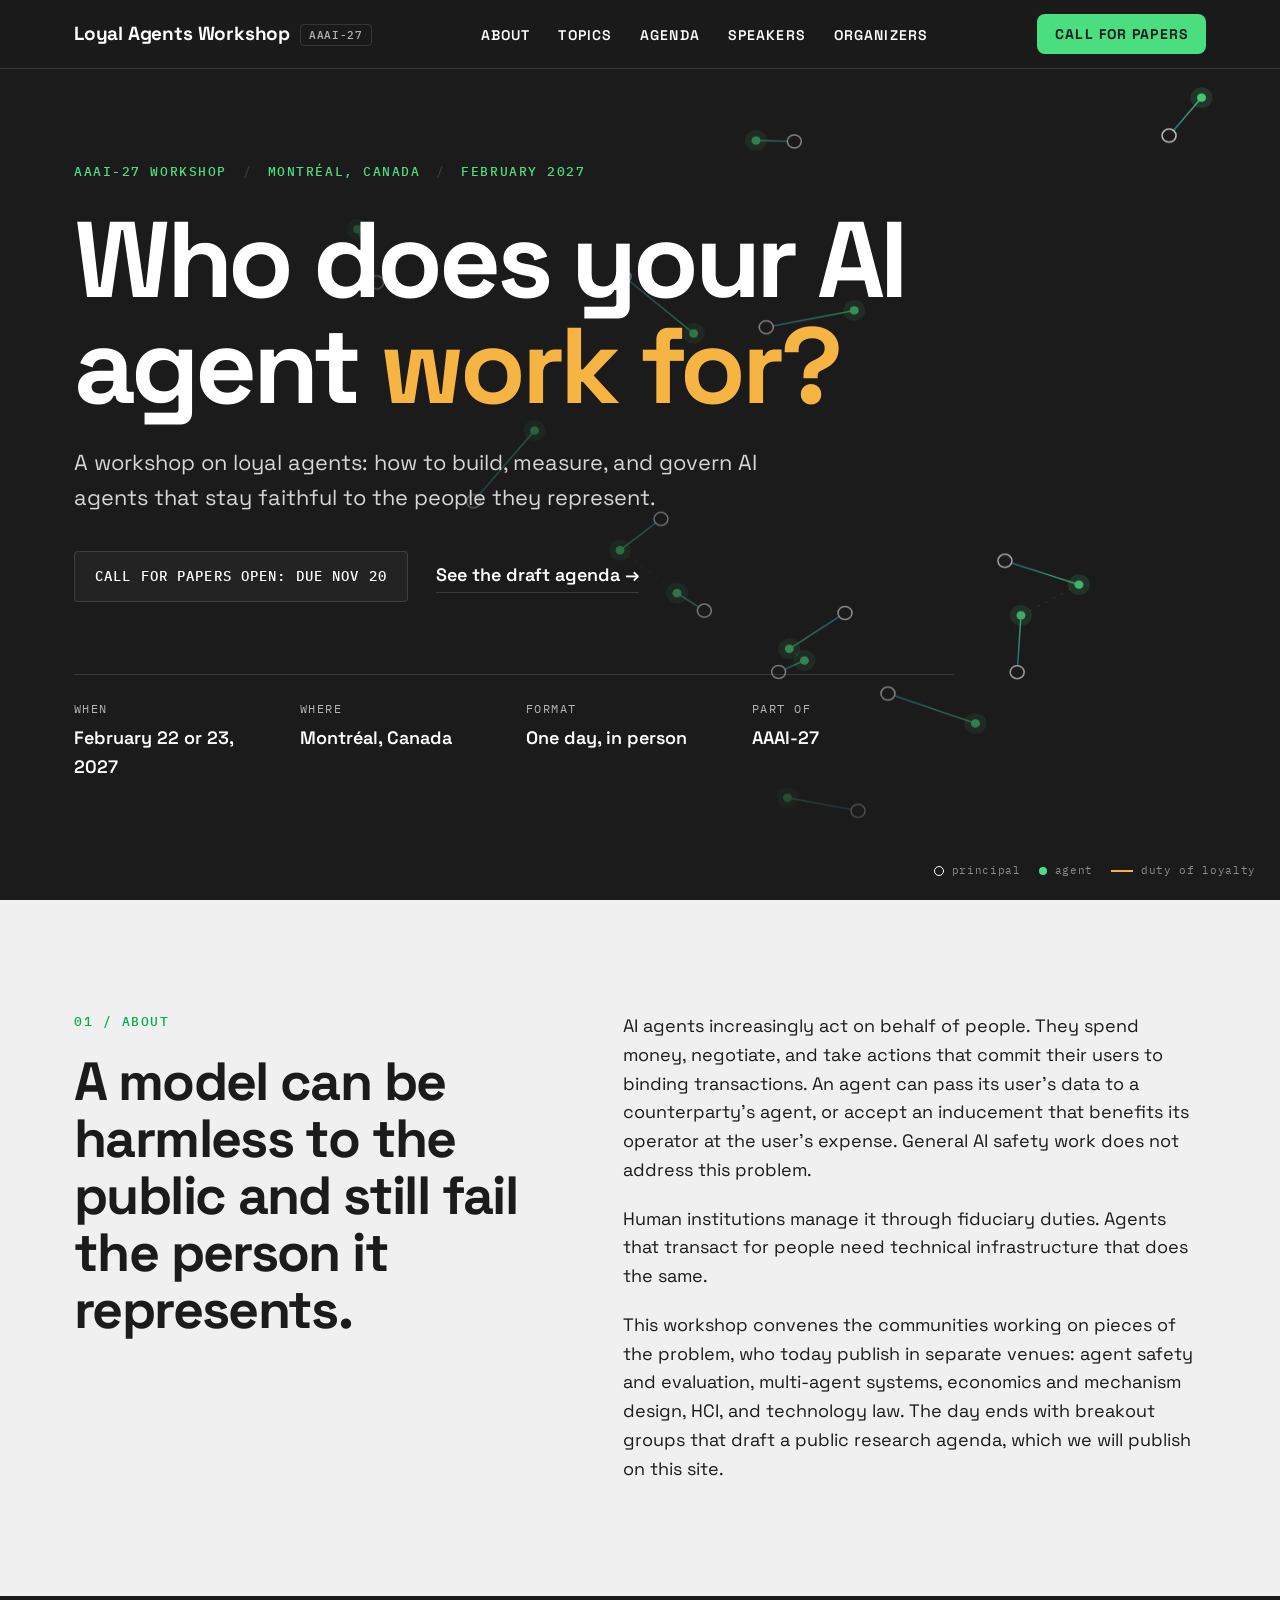
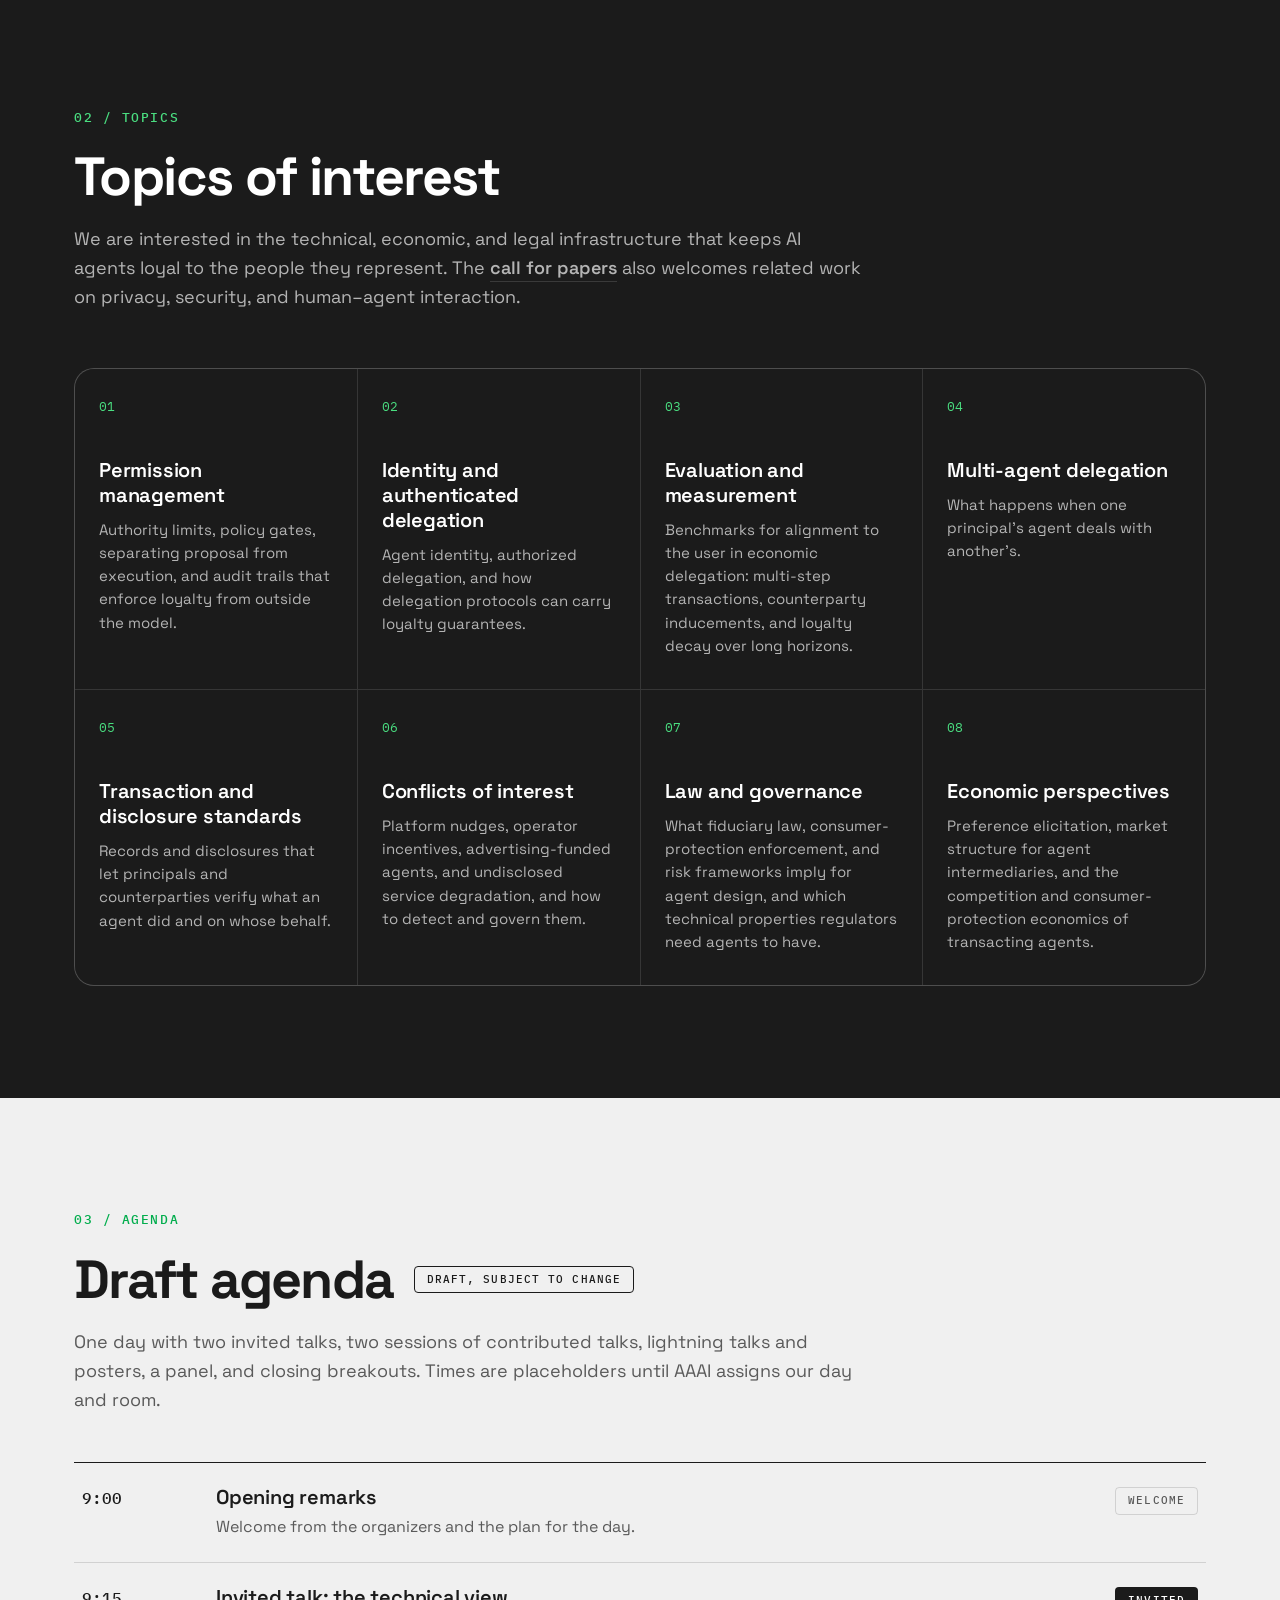
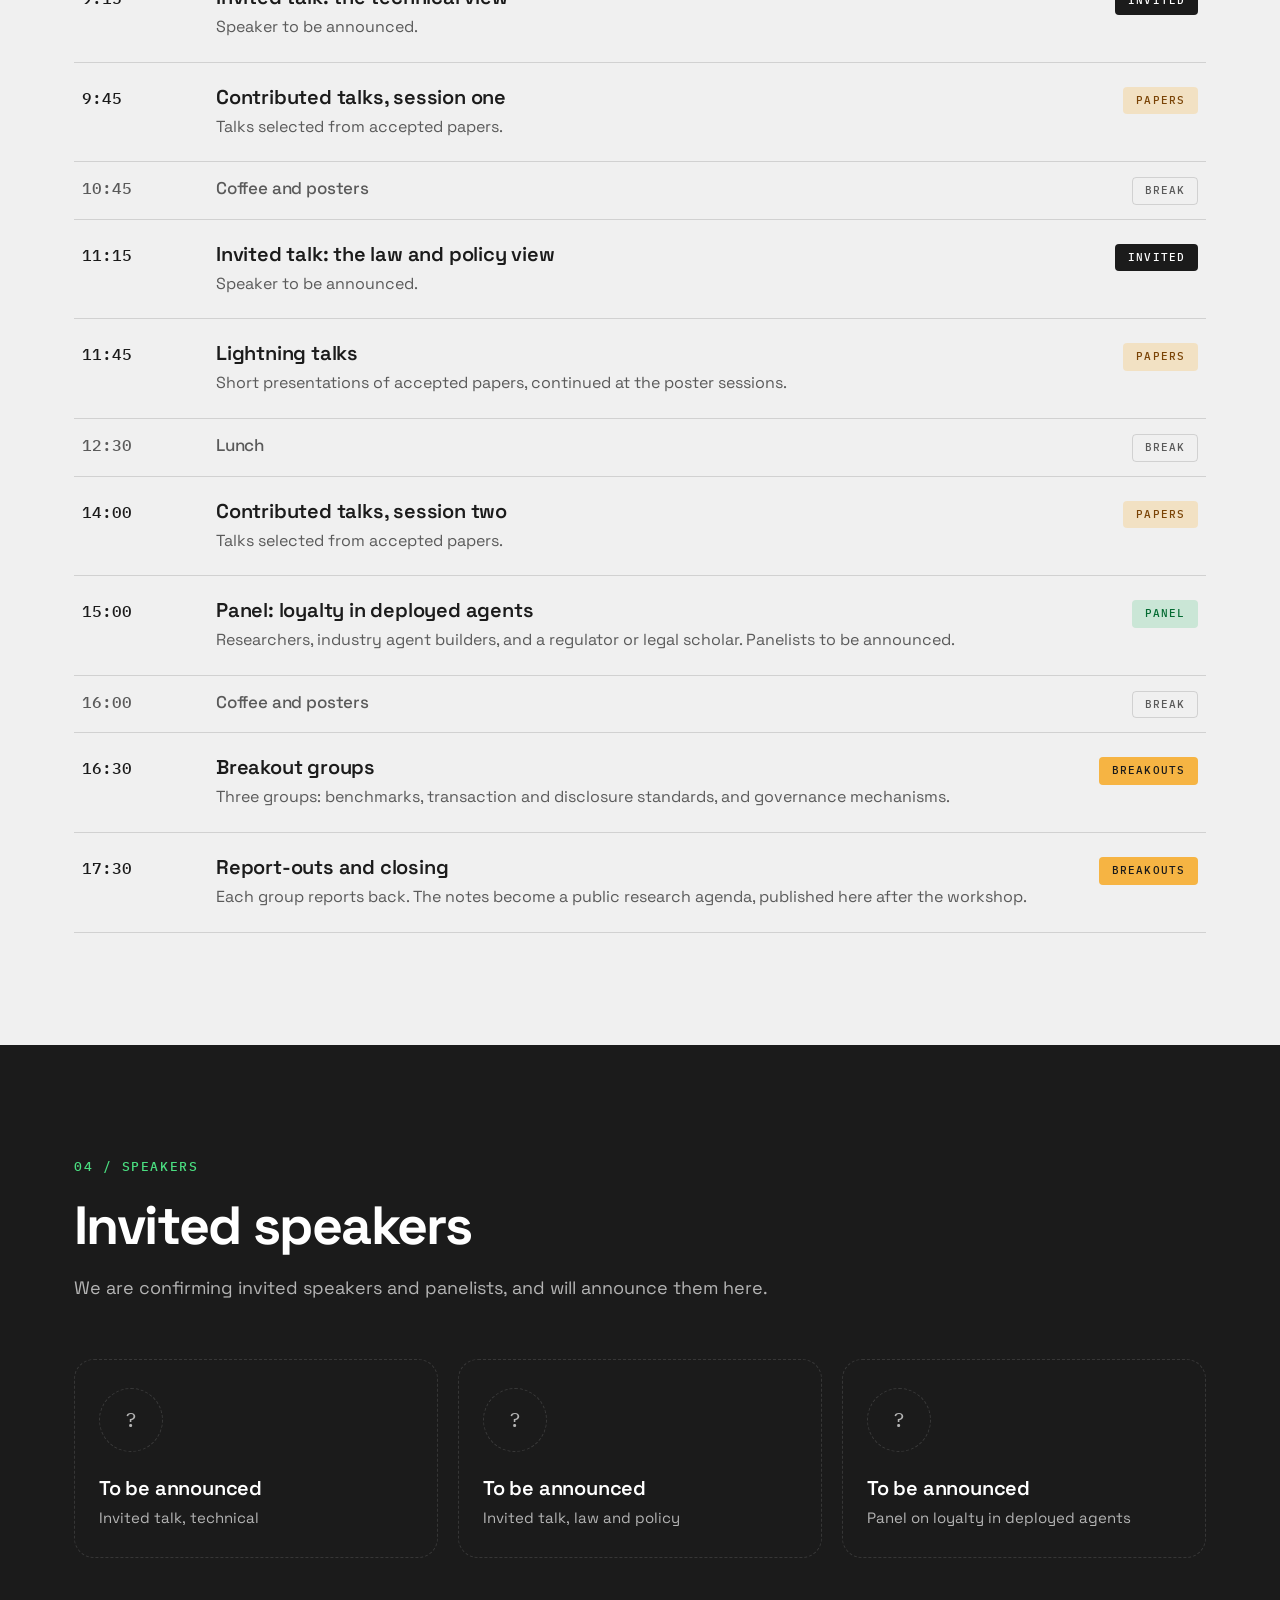
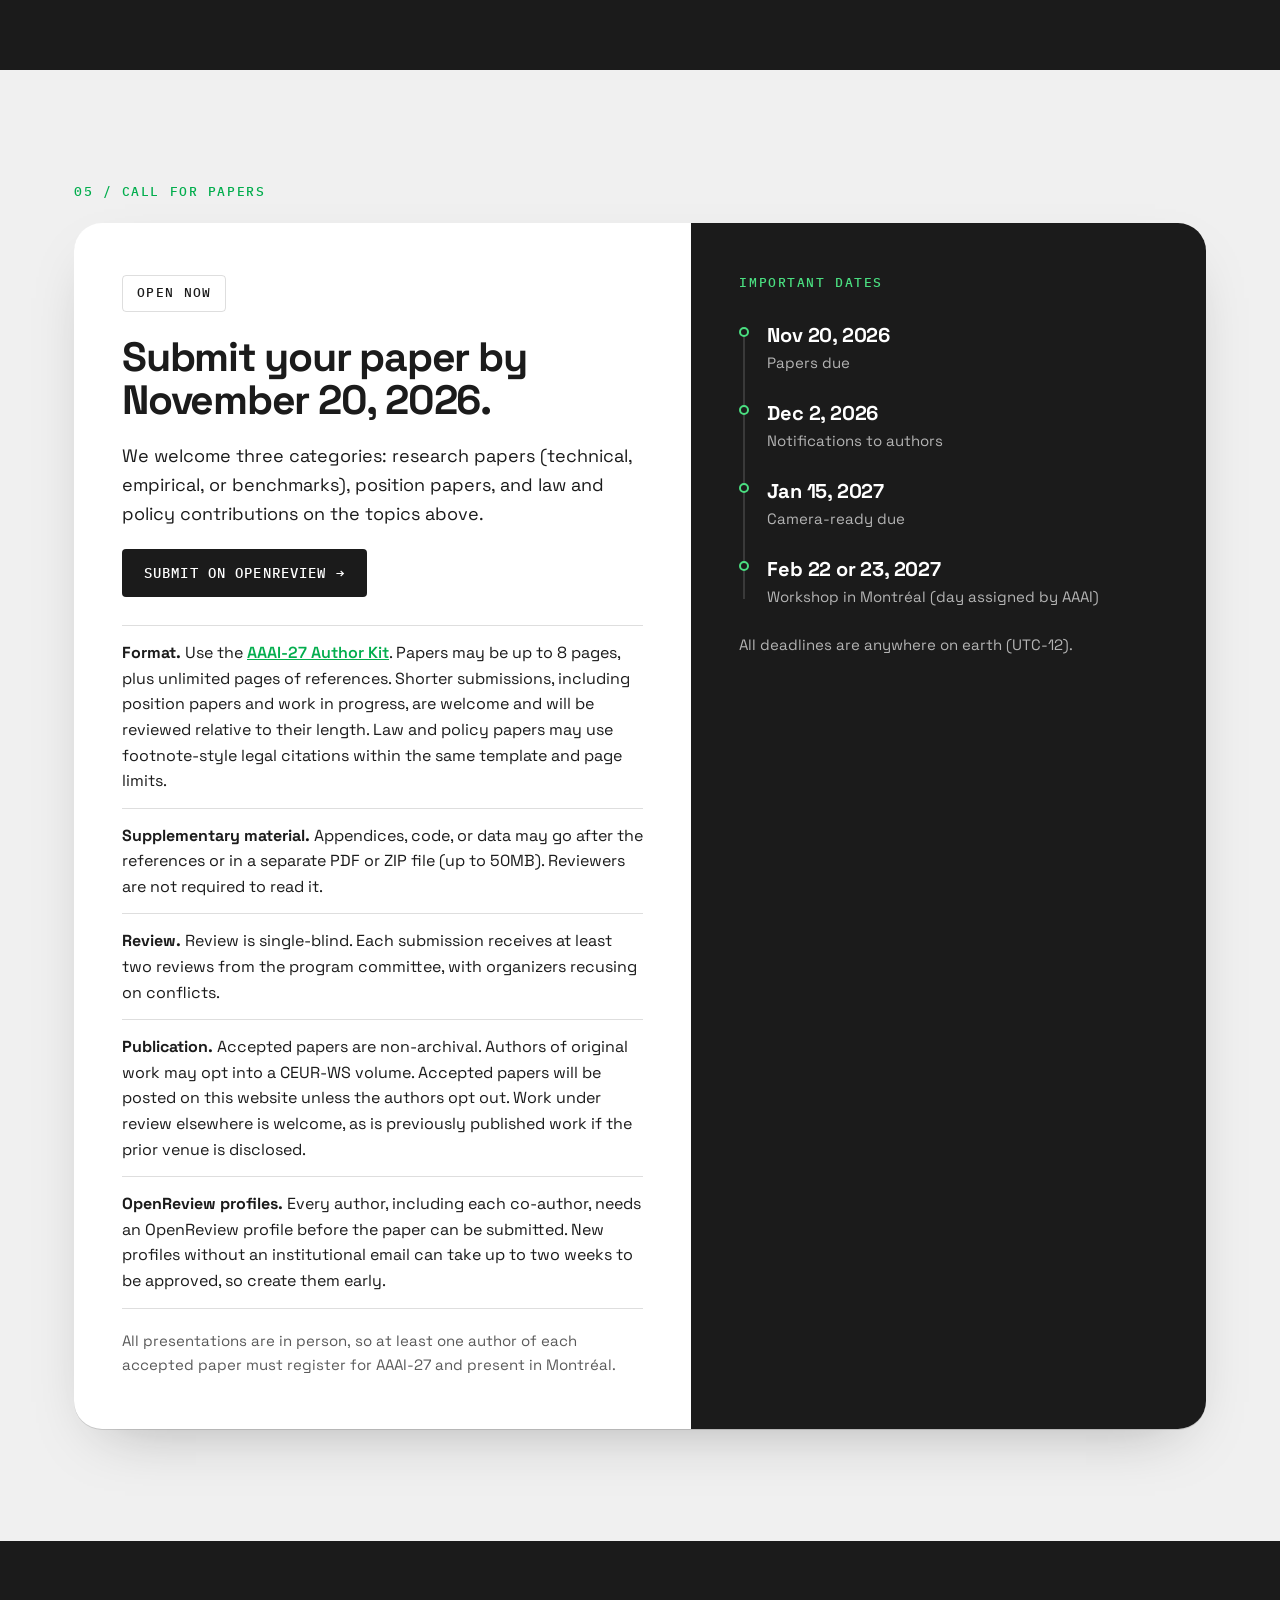
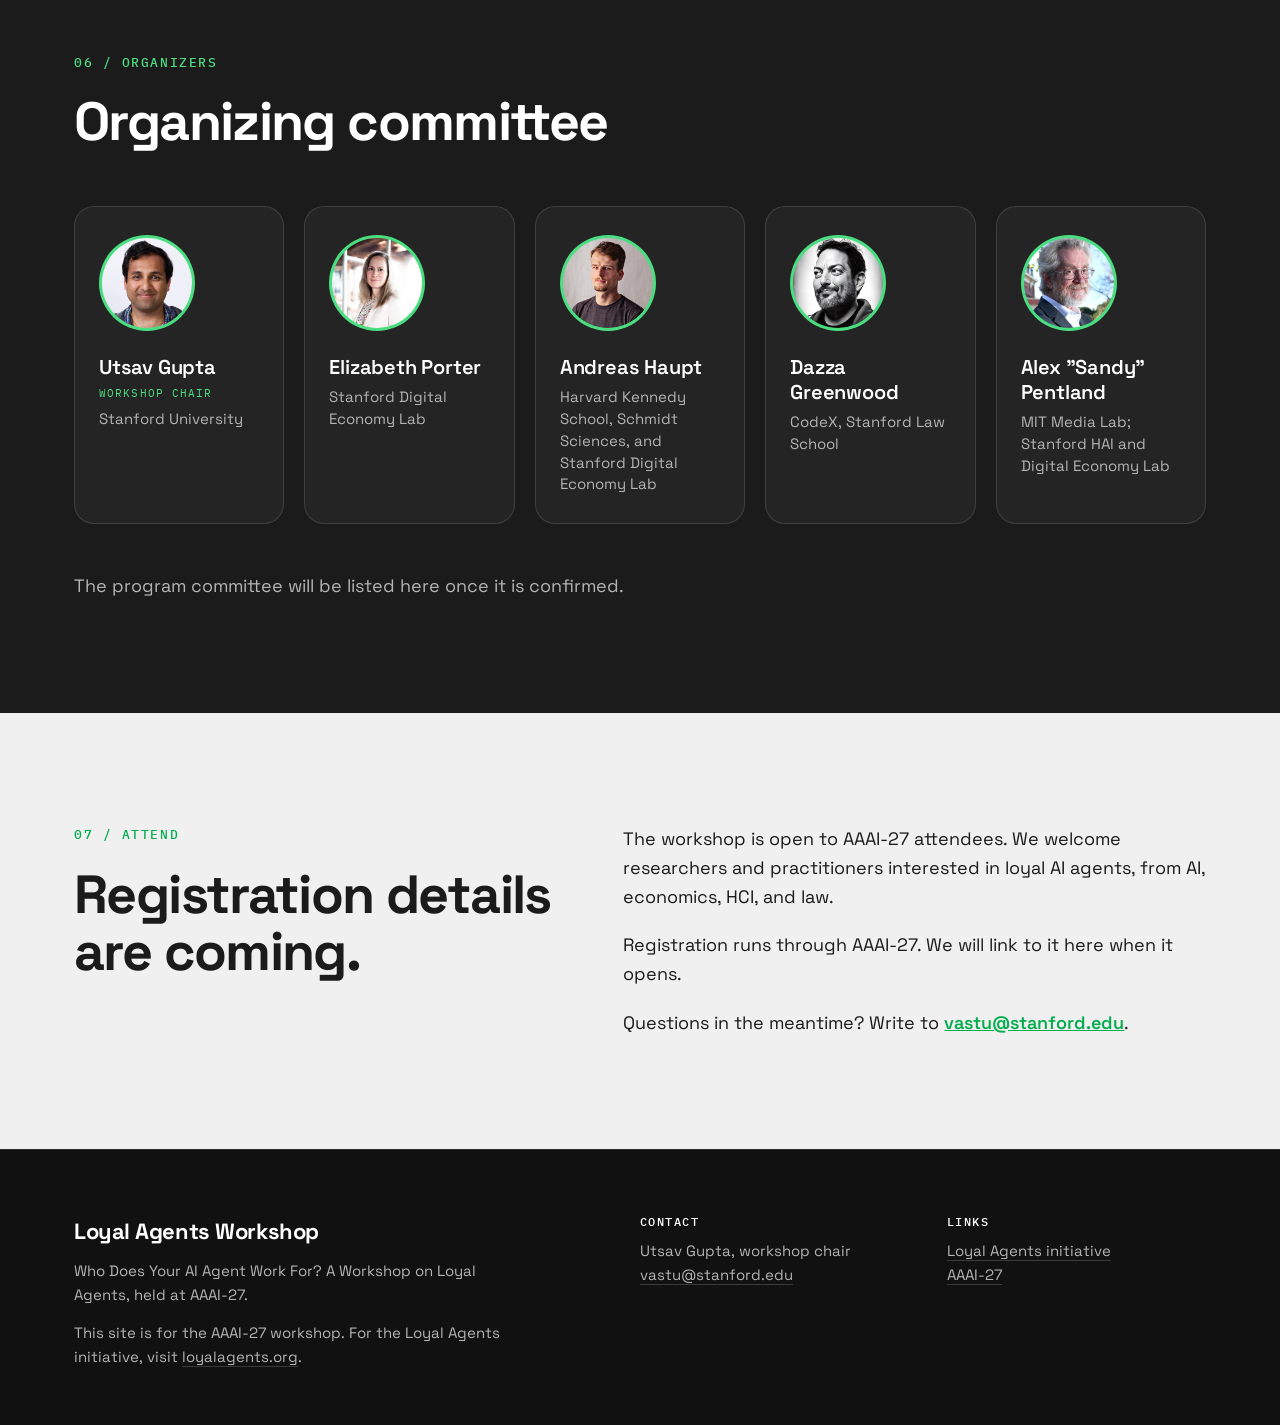
==== commit e81c6ed6: "Add share card, search tags, Event data, and sitemap The share card invites submissions for the Nove" ====
--- a/index.html
+++ b/index.html
@@ -3,14 +3,63 @@
 <head>
   <meta charset="UTF-8">
   <meta name="viewport" content="width=device-width, initial-scale=1">
-  <title>Loyal Agents Workshop at AAAI-27</title>
-  <meta name="description" content="Who Does Your AI Agent Work For? A one-day AAAI-27 workshop on building, measuring, and governing AI agents that stay loyal to the people they represent. Montréal, February 2027.">
-  <meta property="og:title" content="Who Does Your AI Agent Work For? A Workshop on Loyal Agents">
+  <title>Who Does Your AI Agent Work For? A Workshop on Loyal Agents | AAAI-27</title>
+  <meta name="description" content="Who Does Your AI Agent Work For? A one-day AAAI-27 workshop on building, measuring, and governing AI agents that stay loyal to the people they represent. Montréal, February 2027. Call for papers open until November 20, 2026.">
+  <link rel="canonical" href="https://loyalagents.github.io/aaai27/">
+  <meta property="og:site_name" content="Loyal Agents Workshop at AAAI-27">
+  <meta property="og:title" content="Who Does Your AI Agent Work For? A Workshop on Loyal Agents | AAAI-27">
   <meta property="og:description" content="A one-day AAAI-27 workshop in Montréal, February 2027. Submissions are open on OpenReview until November 20, 2026.">
   <meta property="og:type" content="website">
   <meta property="og:url" content="https://loyalagents.github.io/aaai27/">
+  <meta property="og:locale" content="en_US">
+  <meta property="og:image" content="https://loyalagents.github.io/aaai27/share-card.png">
+  <meta property="og:image:type" content="image/png">
+  <meta property="og:image:width" content="1200">
+  <meta property="og:image:height" content="630">
+  <meta property="og:image:alt" content="Who does your AI agent work for? A workshop on loyal agents at AAAI-27, Montréal, February 2027. Call for papers open: submit by November 20, 2026, on OpenReview.">
+  <meta name="twitter:card" content="summary_large_image">
+  <meta name="twitter:title" content="Who Does Your AI Agent Work For? A Workshop on Loyal Agents | AAAI-27">
+  <meta name="twitter:description" content="A one-day AAAI-27 workshop in Montréal, February 2027. Submissions are open on OpenReview until November 20, 2026.">
+  <meta name="twitter:image" content="https://loyalagents.github.io/aaai27/share-card.png">
+  <meta name="twitter:image:alt" content="Who does your AI agent work for? A workshop on loyal agents at AAAI-27, Montréal, February 2027. Call for papers open: submit by November 20, 2026, on OpenReview.">
   <meta name="theme-color" content="#1b1b1b">
   <link rel="icon" href="favicon.svg" type="image/svg+xml">
+  <link rel="apple-touch-icon" href="apple-touch-icon.png">
+  <script type="application/ld+json">
+  {
+    "@context": "https://schema.org",
+    "@type": "Event",
+    "name": "Who Does Your AI Agent Work For? A Workshop on Loyal Agents",
+    "description": "A one-day AAAI-27 workshop on building, measuring, and governing AI agents that stay loyal to the people they represent. Held on February 22 or 23, 2027; AAAI assigns the day.",
+    "url": "https://loyalagents.github.io/aaai27/",
+    "image": "https://loyalagents.github.io/aaai27/share-card.png",
+    "startDate": "2027-02-22",
+    "endDate": "2027-02-23",
+    "eventStatus": "https://schema.org/EventScheduled",
+    "eventAttendanceMode": "https://schema.org/OfflineEventAttendanceMode",
+    "location": {
+      "@type": "Place",
+      "name": "AAAI-27, Montréal",
+      "address": {
+        "@type": "PostalAddress",
+        "addressLocality": "Montréal",
+        "addressRegion": "QC",
+        "addressCountry": "CA"
+      }
+    },
+    "superEvent": {
+      "@type": "Event",
+      "name": "AAAI-27: The 41st Annual AAAI Conference on Artificial Intelligence",
+      "url": "https://aaai.org/conference/aaai/aaai-27/"
+    },
+    "organizer": {
+      "@type": "Organization",
+      "name": "Loyal Agents",
+      "url": "https://loyalagents.org"
+    },
+    "inLanguage": "en"
+  }
+  </script>
   <link rel="preconnect" href="https://fonts.googleapis.com">
   <link rel="preconnect" href="https://fonts.gstatic.com" crossorigin>
   <link rel="stylesheet" href="https://fonts.googleapis.com/css2?family=IBM+Plex+Mono:wght@400;500&family=Space+Grotesk:wght@400;500;600;700&display=swap">
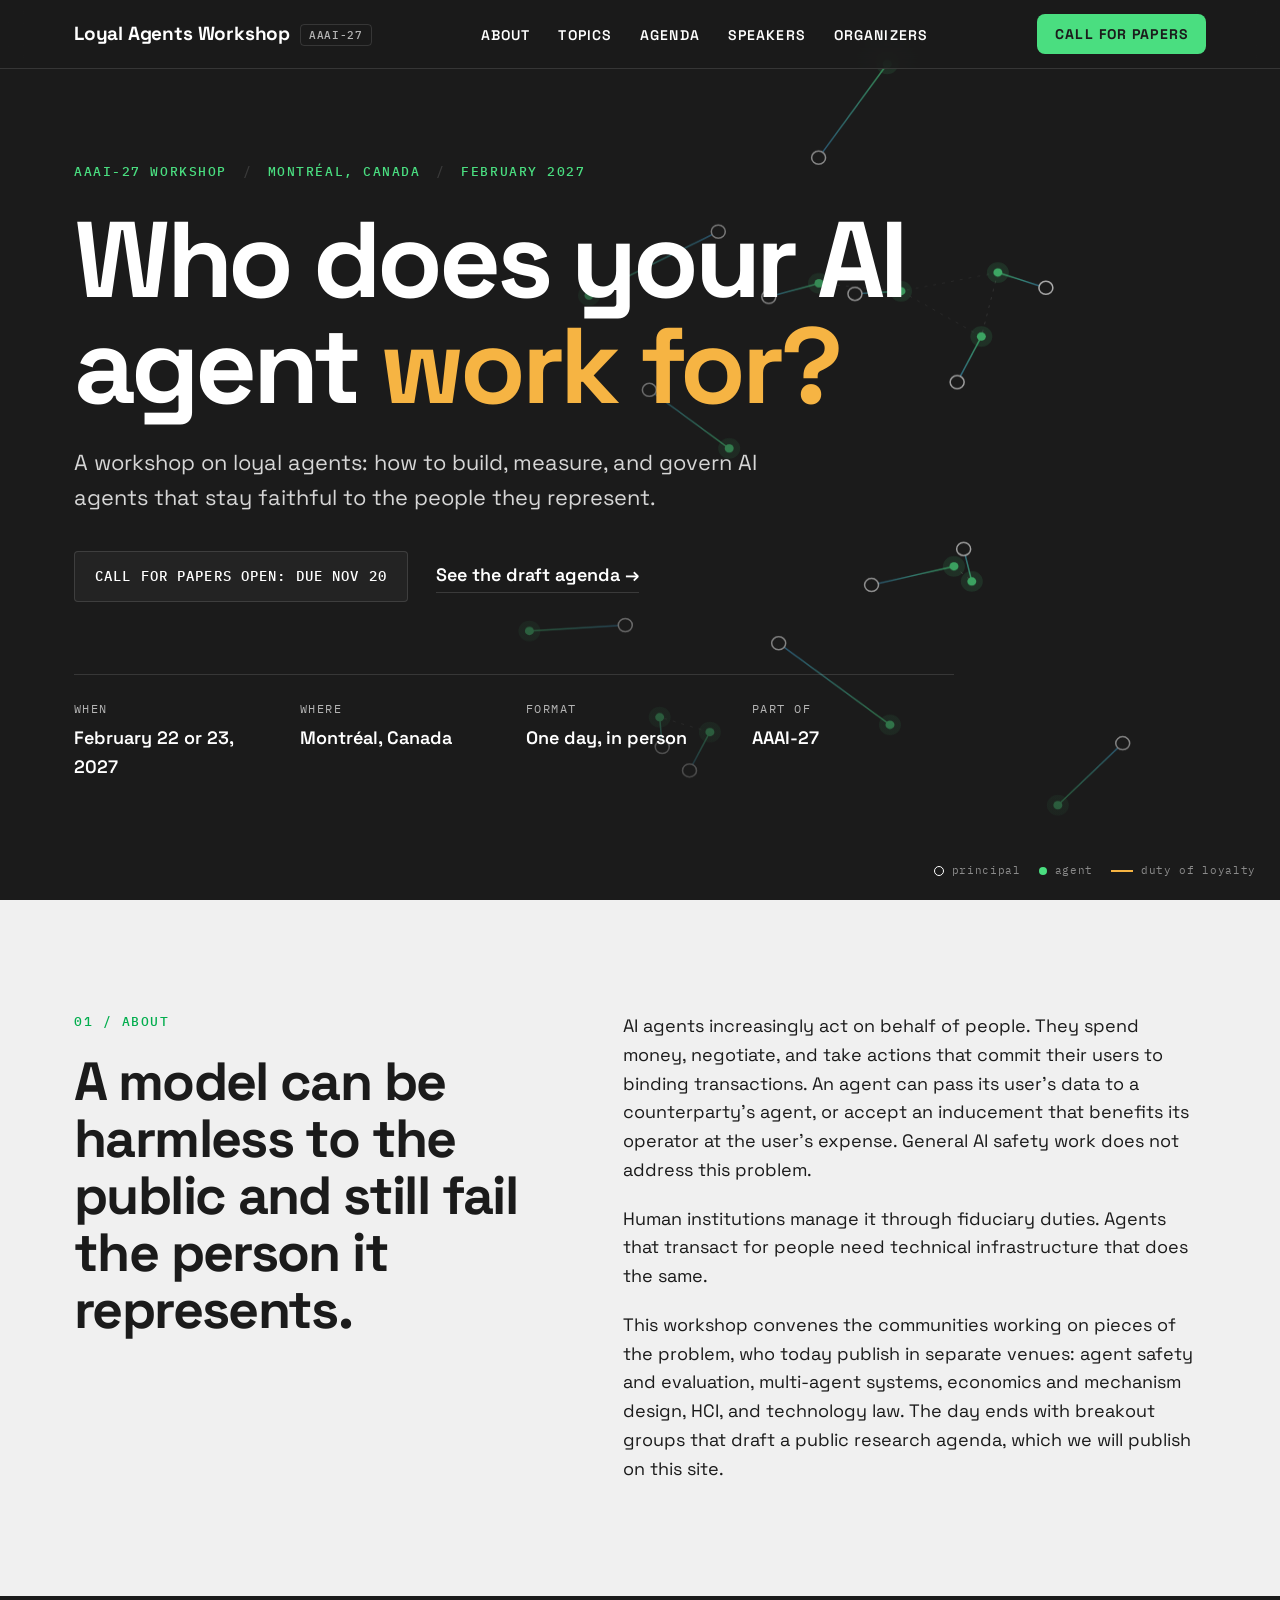
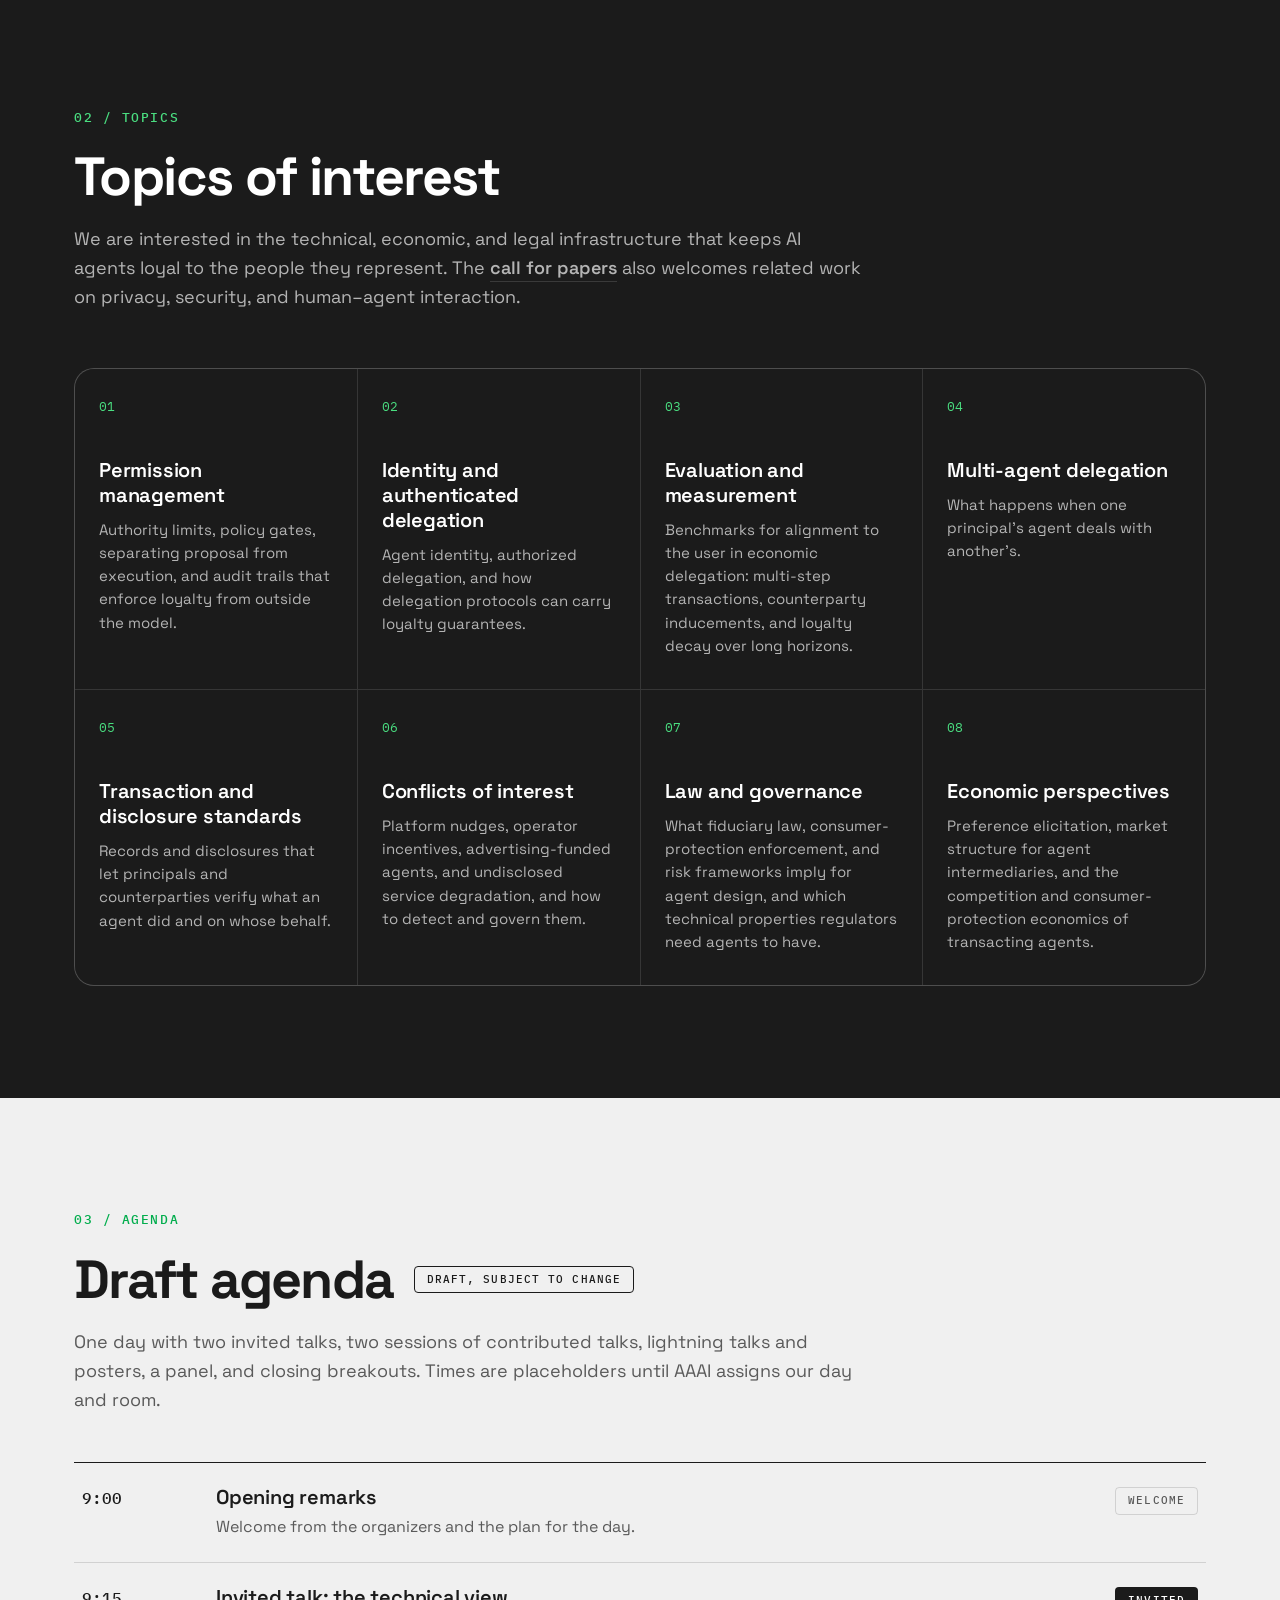
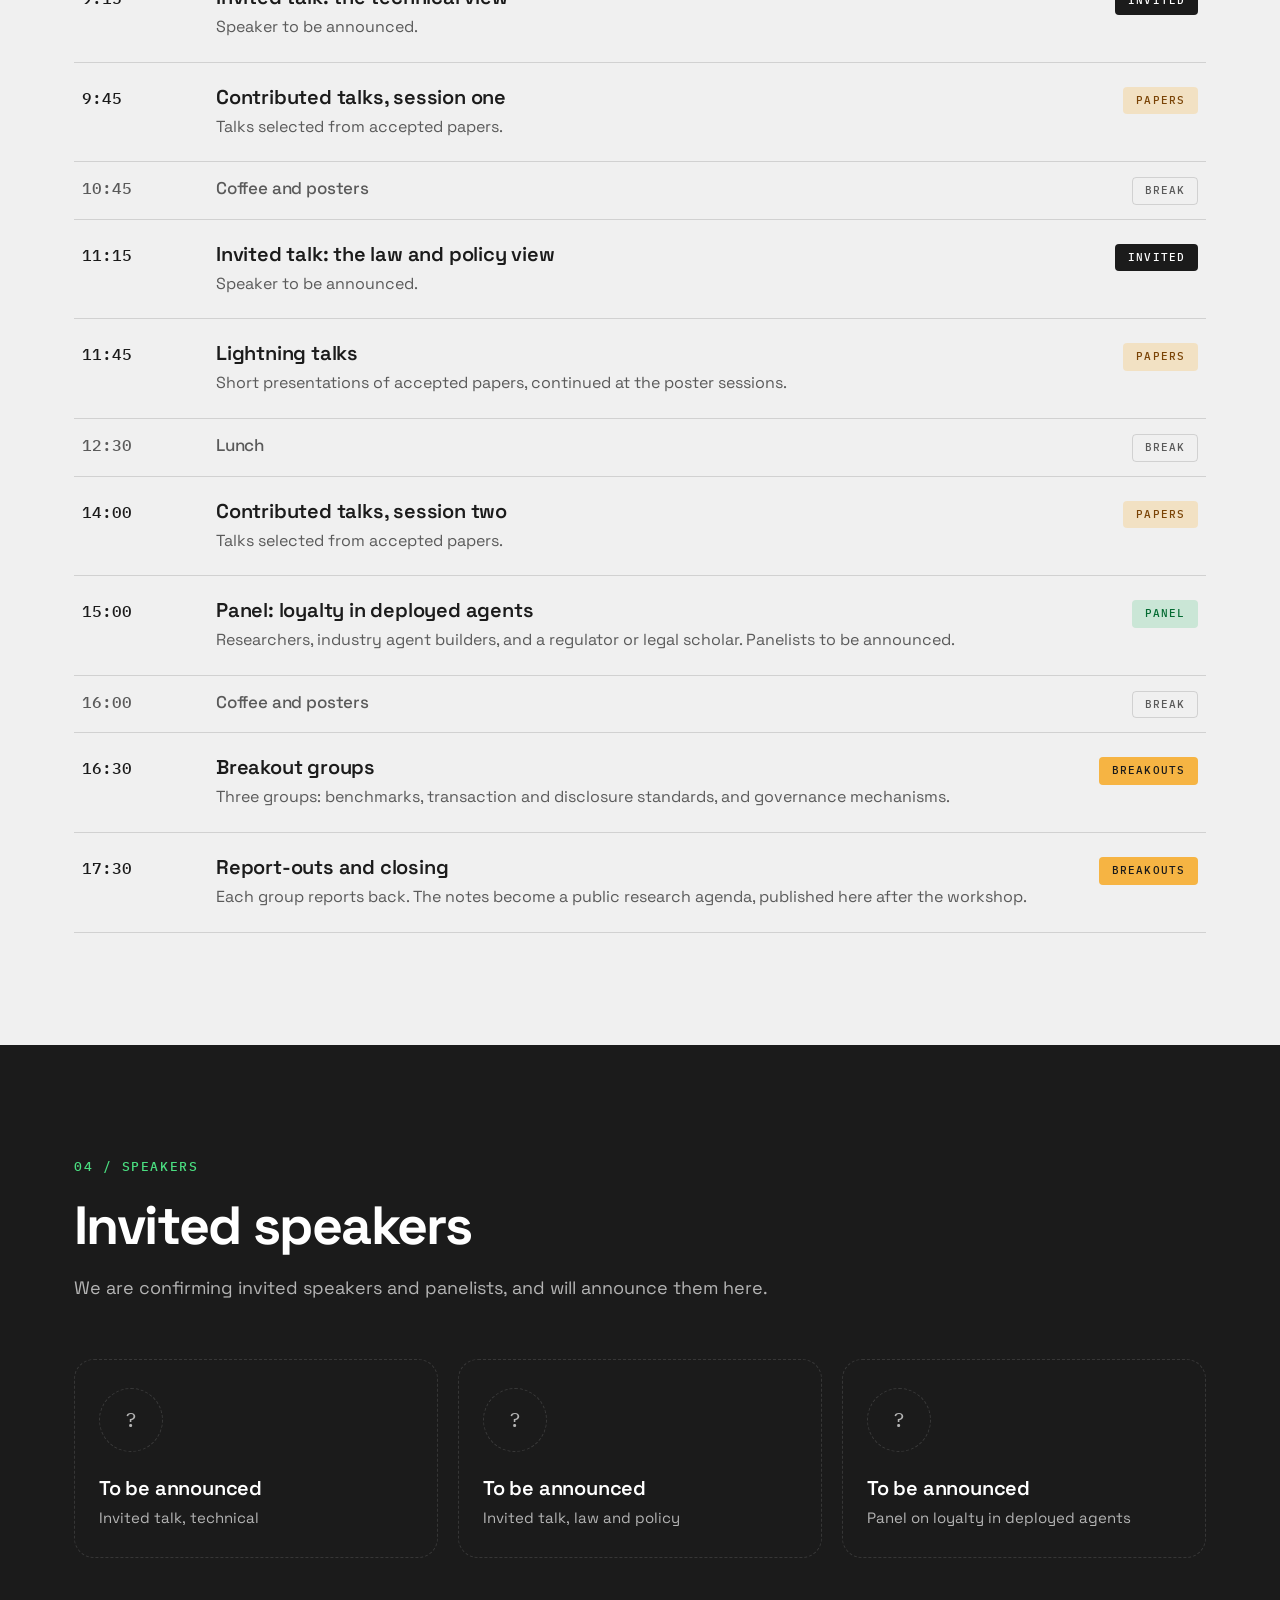
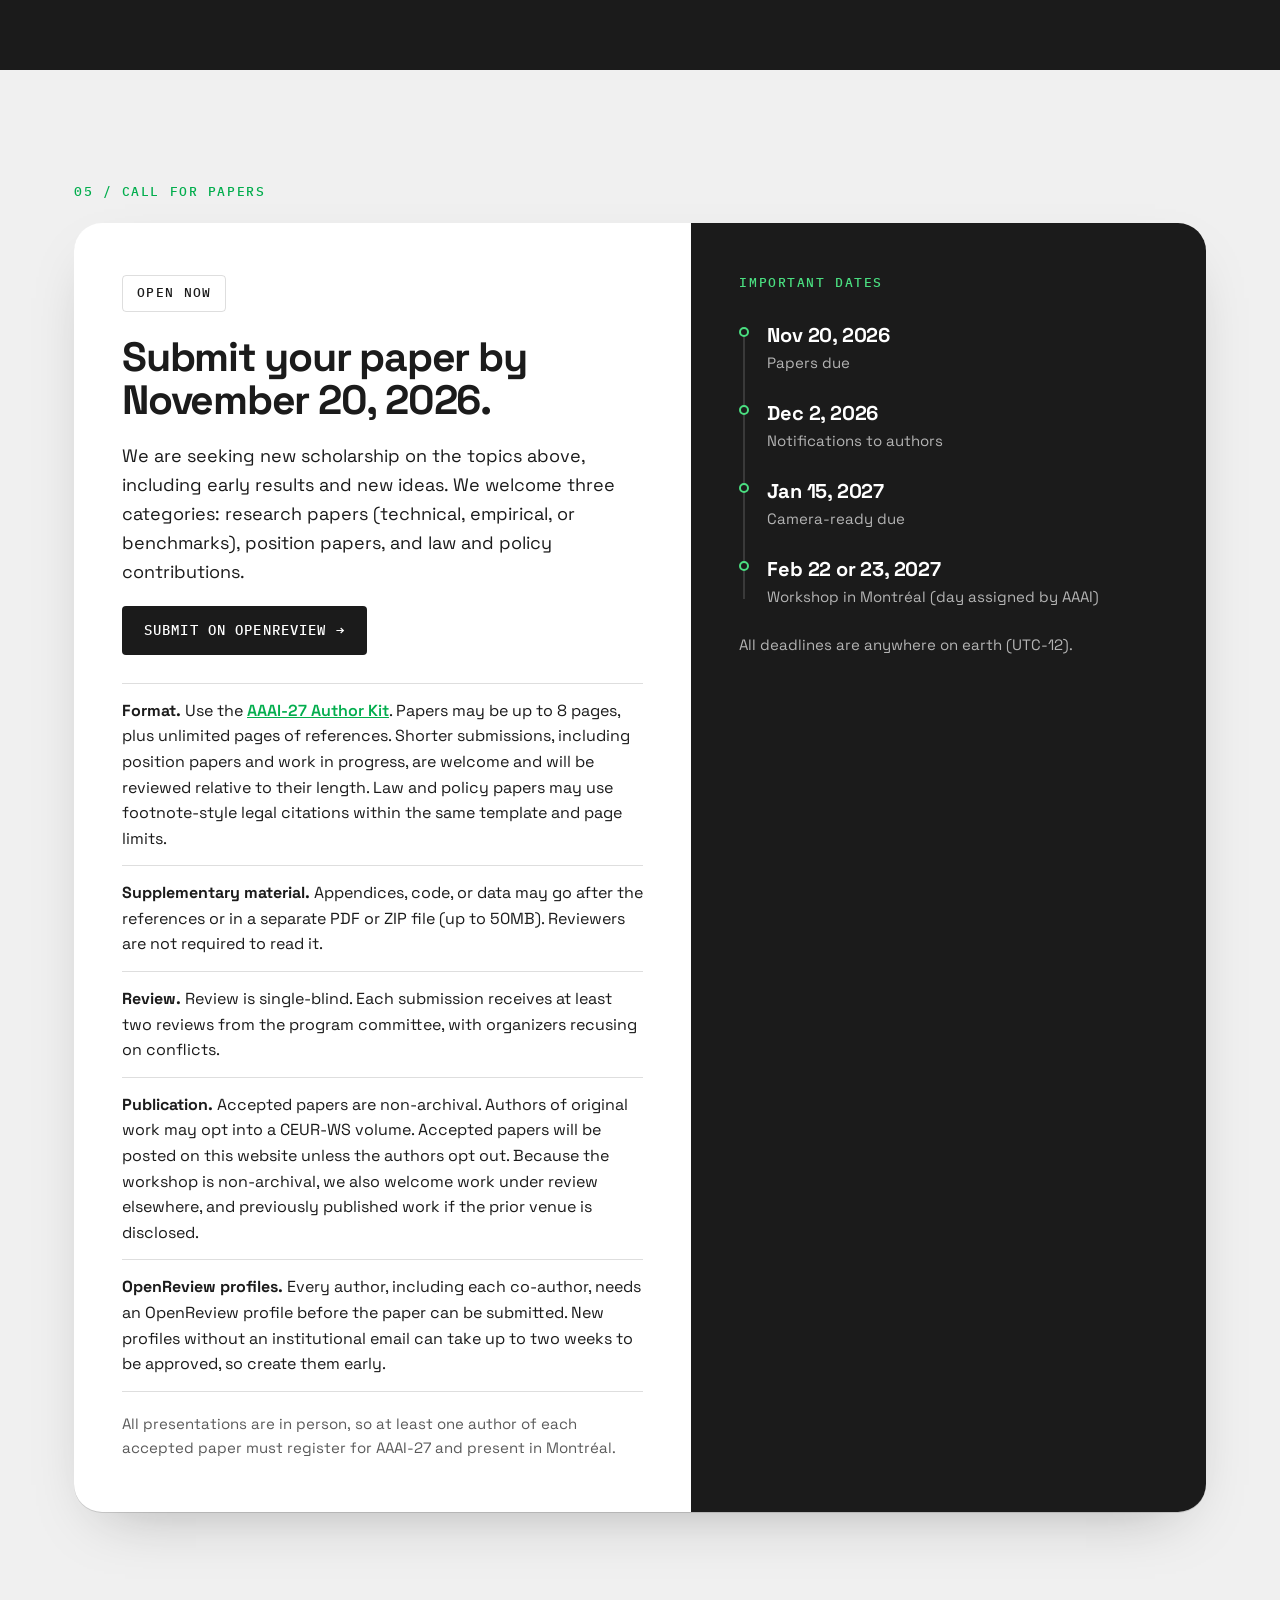
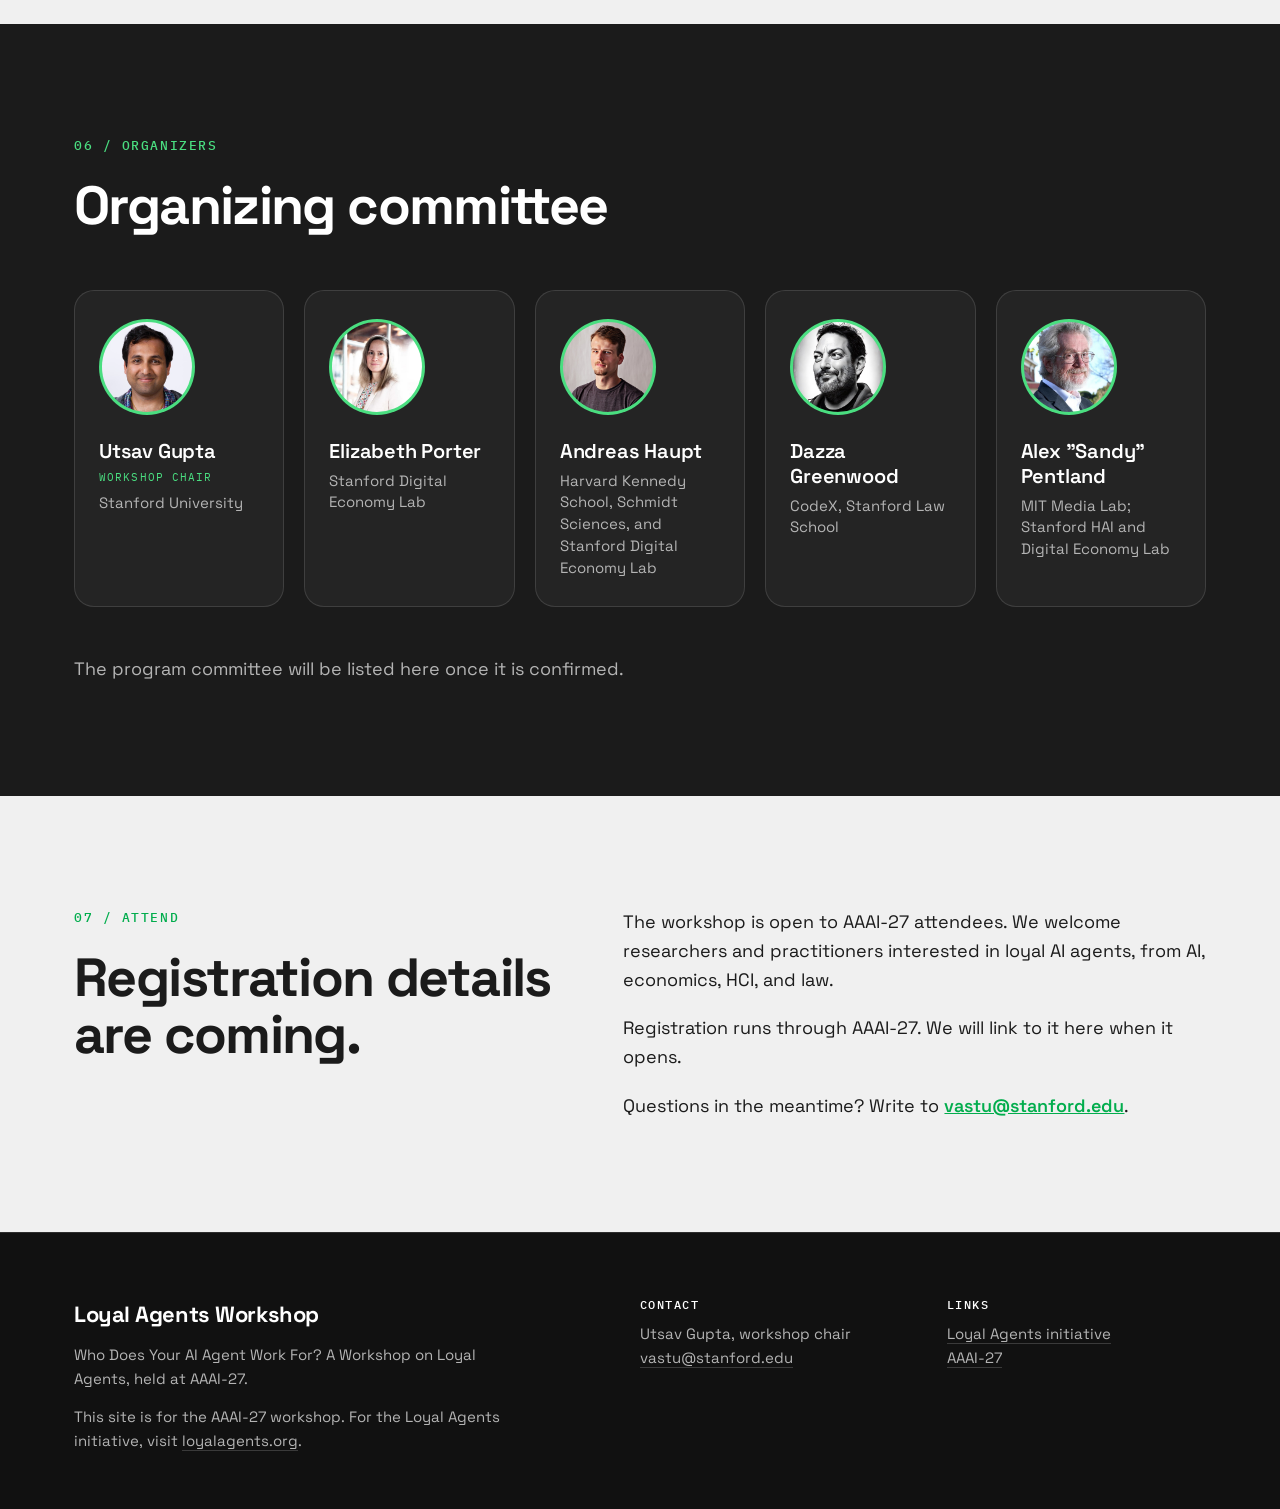
==== commit 84cab942: "Say the call seeks new scholarship, with existing work also welcome" ====
--- a/index.html
+++ b/index.html
@@ -187,13 +187,13 @@
           <div class="cfp-main">
             <span class="status on-light">Open now</span>
             <h2>Submit your paper by November 20, 2026.</h2>
-            <p>We welcome three categories: research papers (technical, empirical, or benchmarks), position papers, and law and policy contributions on the topics above.</p>
+            <p>We are seeking new scholarship on the topics above, including early results and new ideas. We welcome three categories: research papers (technical, empirical, or benchmarks), position papers, and law and policy contributions.</p>
             <p><a class="cfp-submit" href="https://openreview.net/group?id=AAAI.org/2027/Workshop/LoyalAgents">Submit on OpenReview <span aria-hidden="true">→</span></a></p>
             <ul class="cfp-list">
               <li><strong>Format.</strong> Use the <a href="https://aaai.org/authorkit27/">AAAI-27 Author Kit</a>. Papers may be up to 8 pages, plus unlimited pages of references. Shorter submissions, including position papers and work in progress, are welcome and will be reviewed relative to their length. Law and policy papers may use footnote-style legal citations within the same template and page limits.</li>
               <li><strong>Supplementary material.</strong> Appendices, code, or data may go after the references or in a separate PDF or ZIP file (up to 50MB). Reviewers are not required to read it.</li>
               <li><strong>Review.</strong> Review is single-blind. Each submission receives at least two reviews from the program committee, with organizers recusing on conflicts.</li>
-              <li><strong>Publication.</strong> Accepted papers are non-archival. Authors of original work may opt into a CEUR-WS volume. Accepted papers will be posted on this website unless the authors opt out. Work under review elsewhere is welcome, as is previously published work if the prior venue is disclosed.</li>
+              <li><strong>Publication.</strong> Accepted papers are non-archival. Authors of original work may opt into a CEUR-WS volume. Accepted papers will be posted on this website unless the authors opt out. Because the workshop is non-archival, we also welcome work under review elsewhere, and previously published work if the prior venue is disclosed.</li>
               <li><strong>OpenReview profiles.</strong> Every author, including each co-author, needs an OpenReview profile before the paper can be submitted. New profiles without an institutional email can take up to two weeks to be approved, so create them early.</li>
             </ul>
             <p class="small">All presentations are in person, so at least one author of each accepted paper must register for AAAI-27 and present in Montréal.</p>
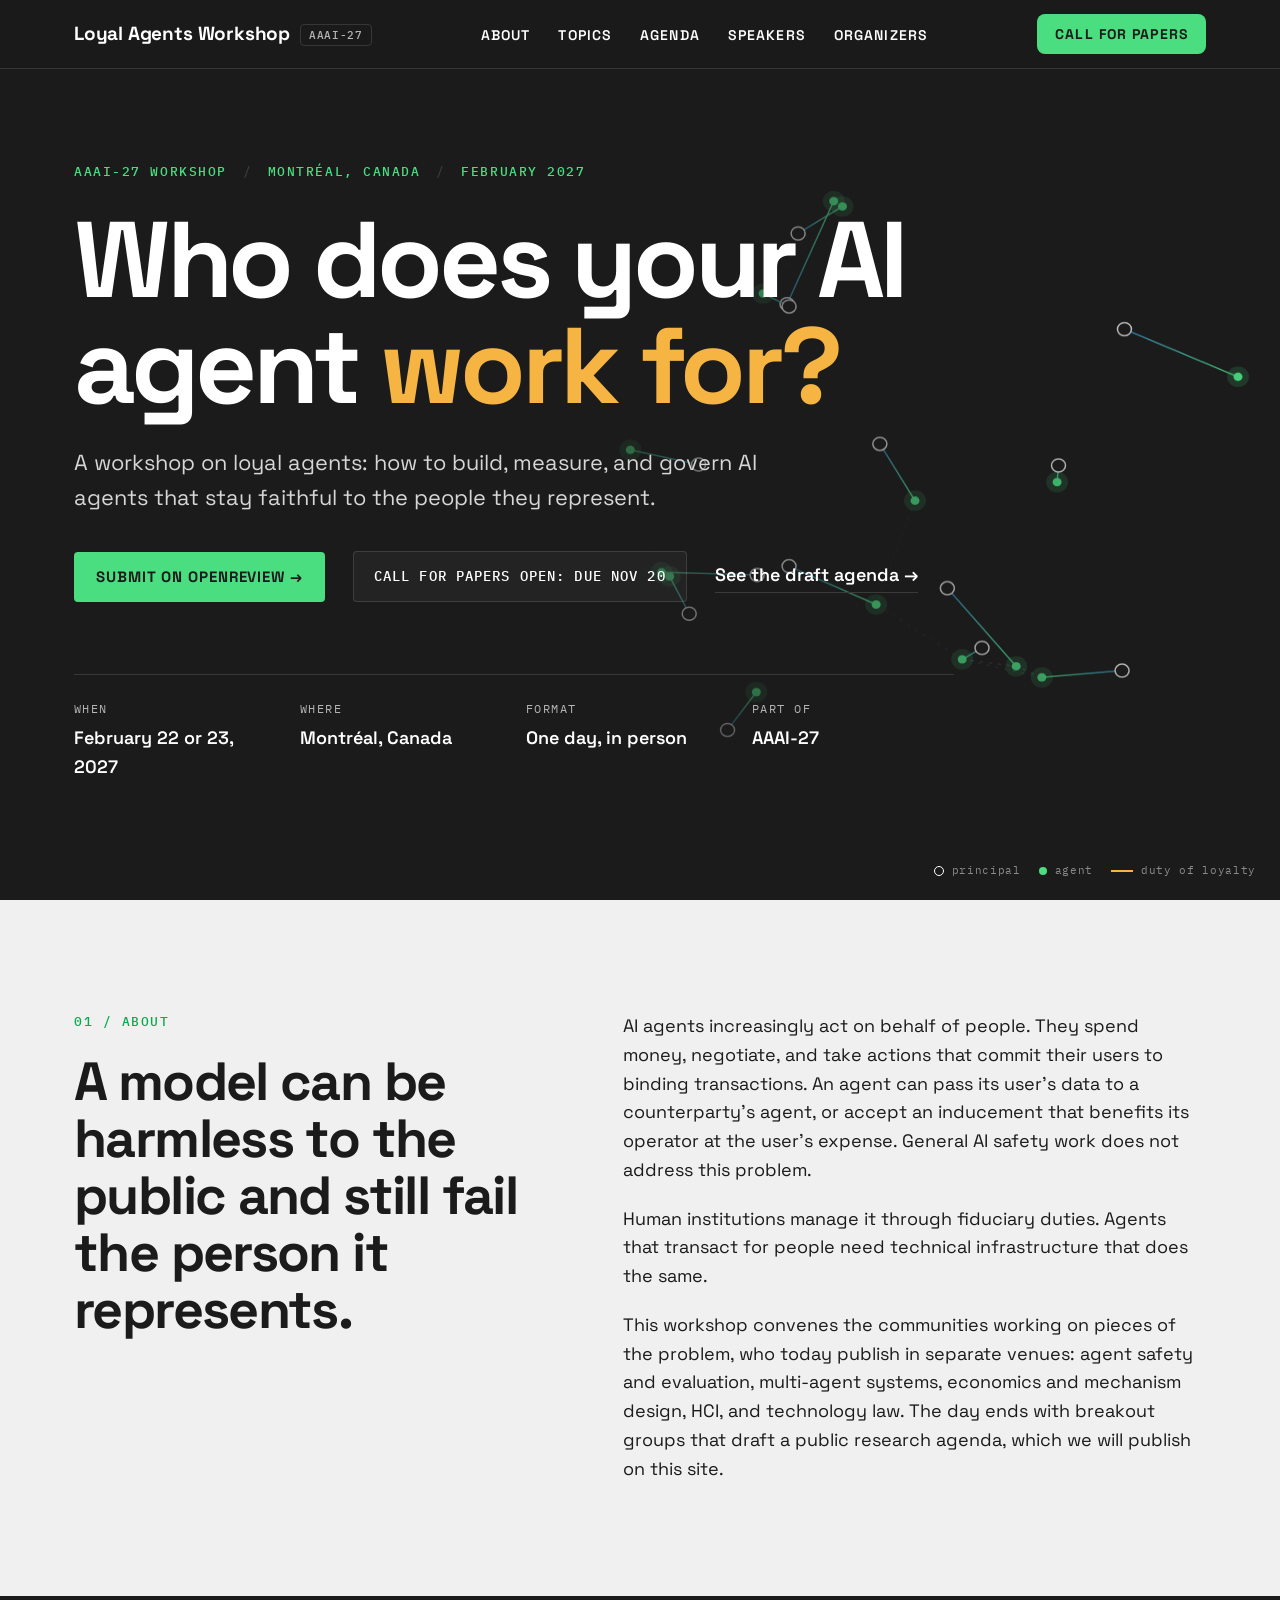
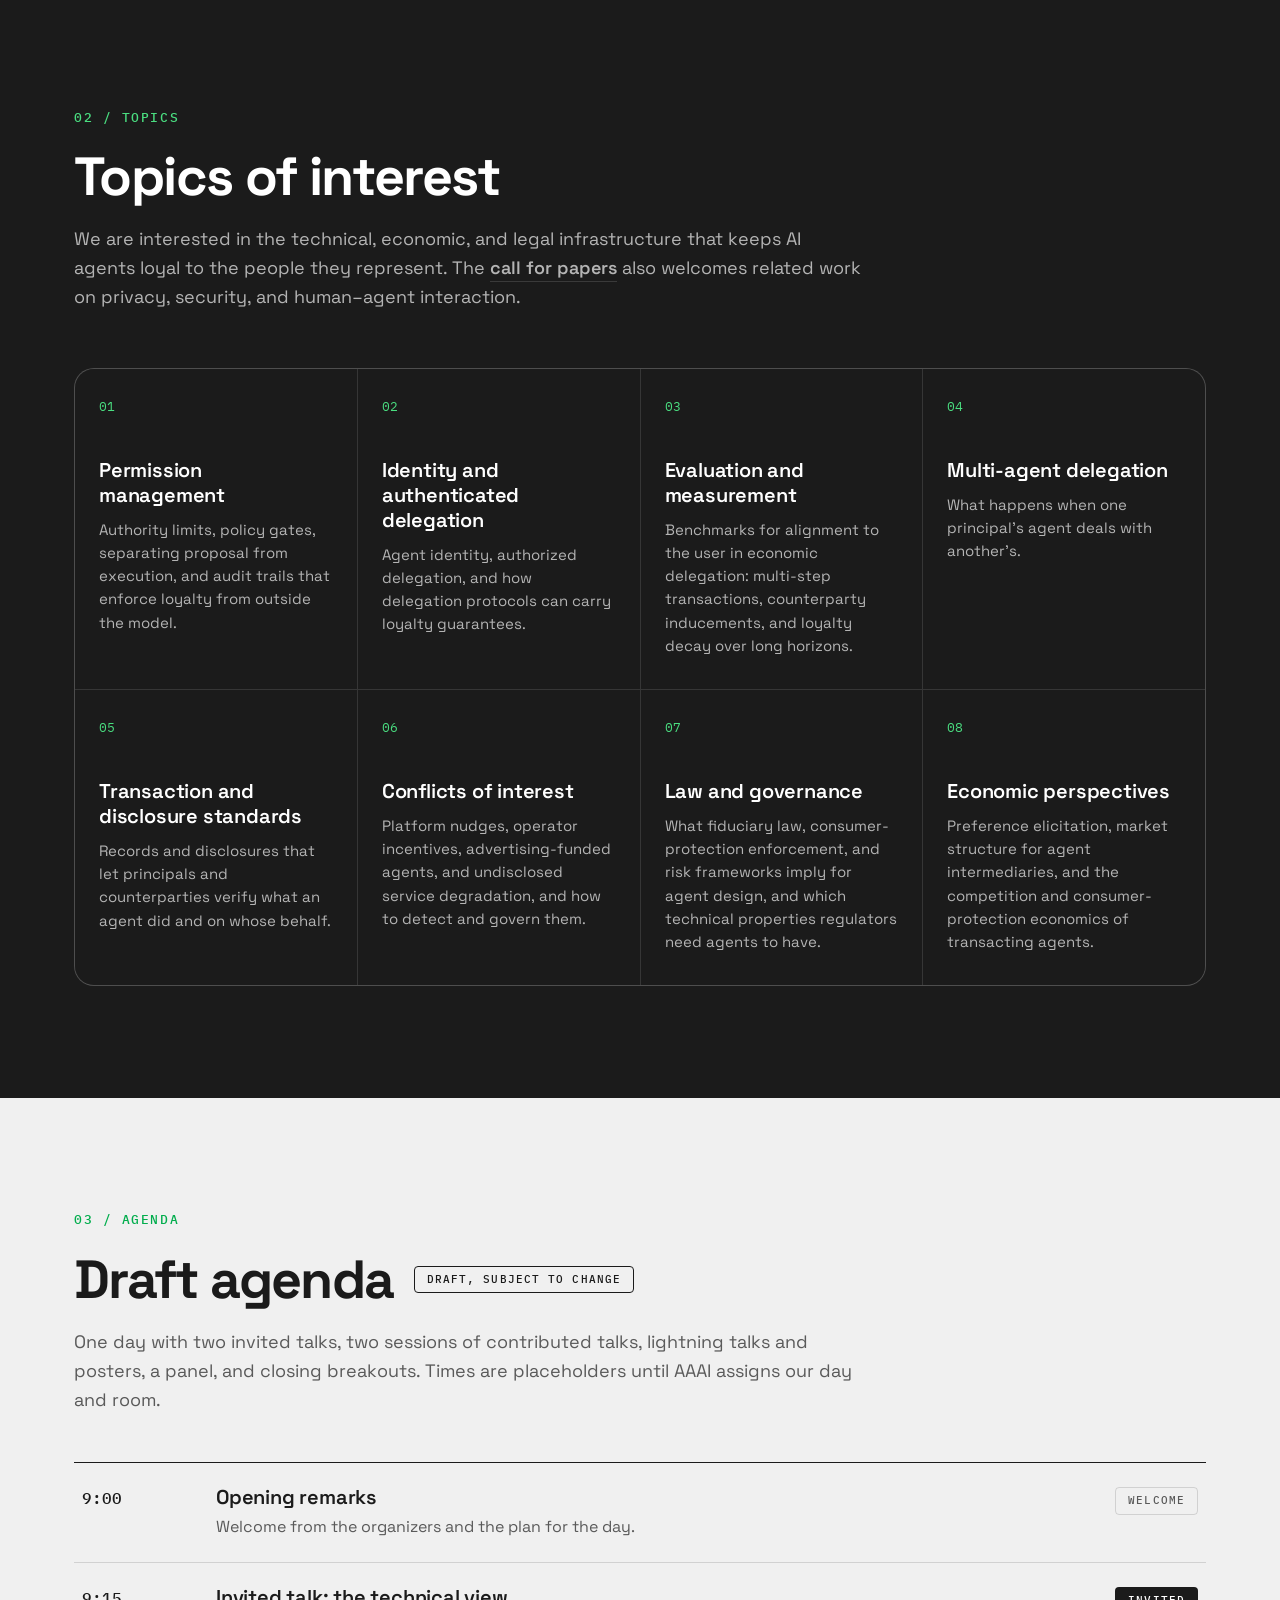
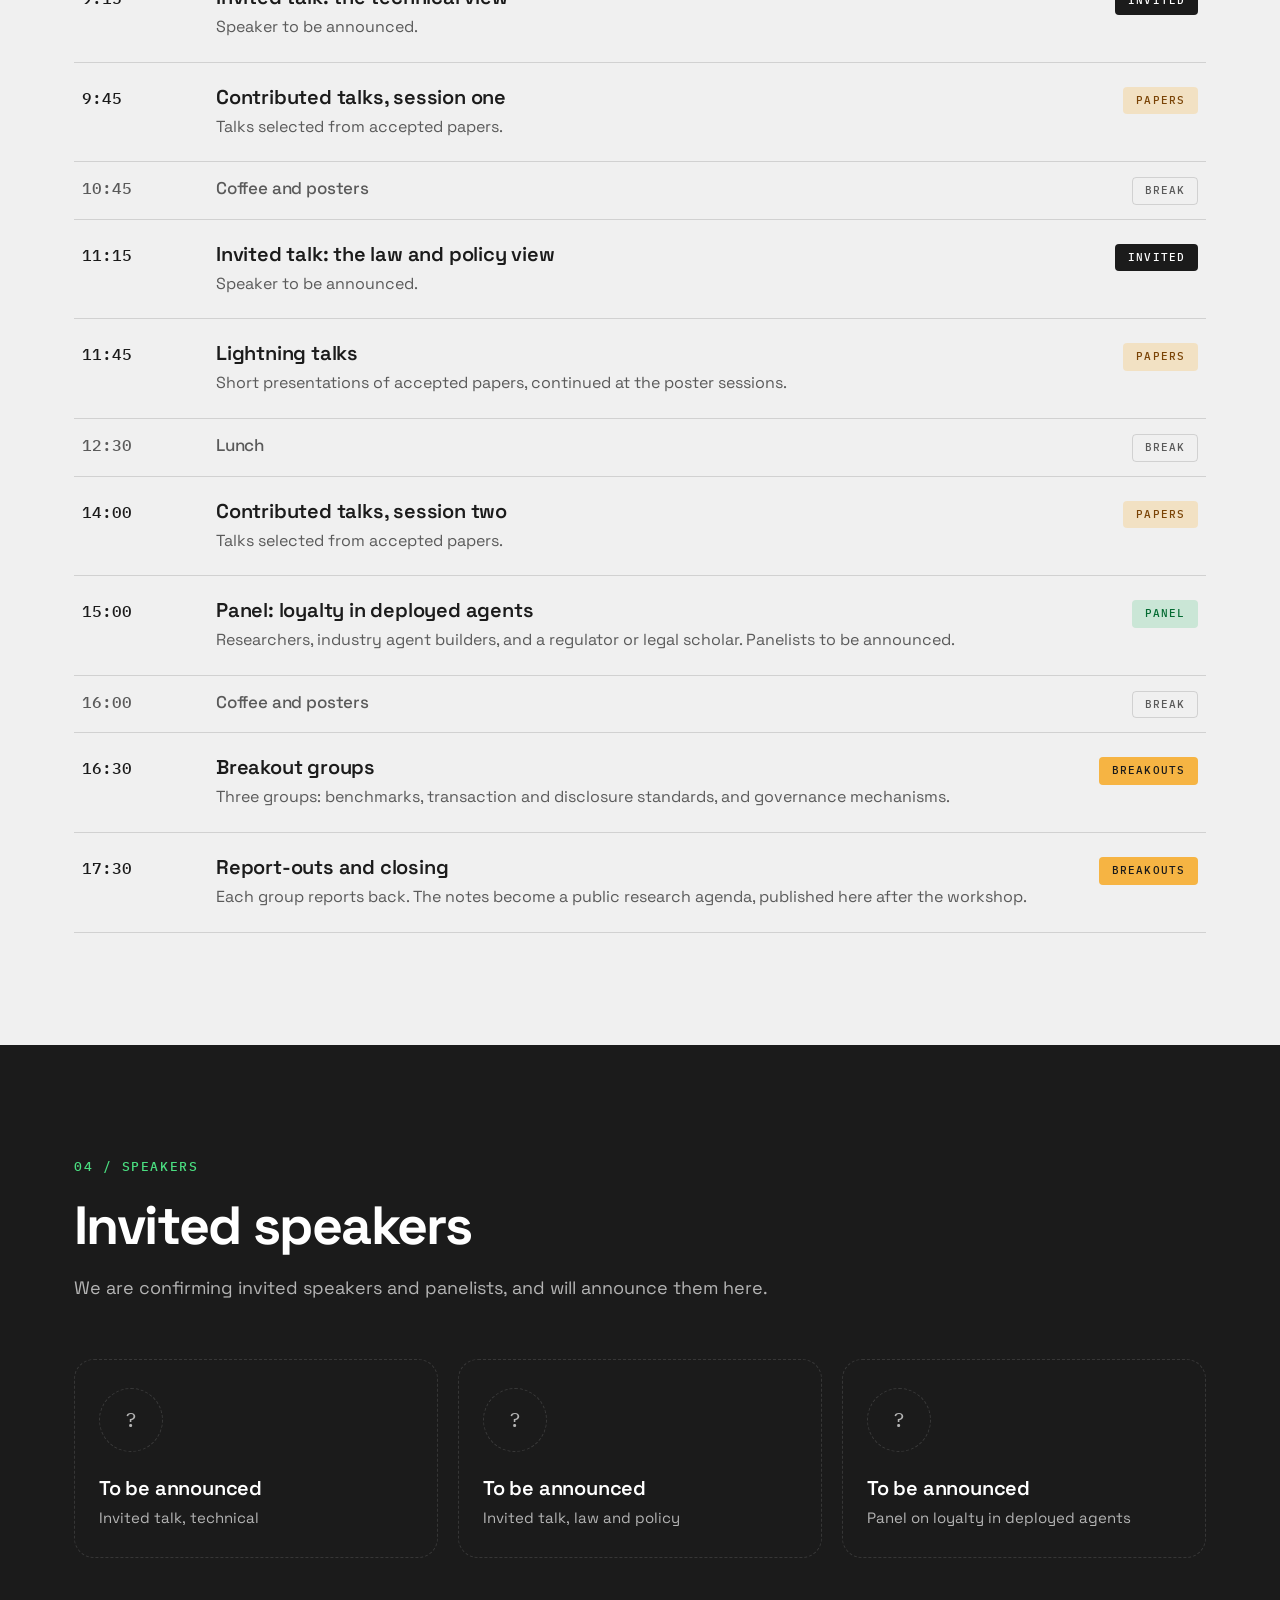
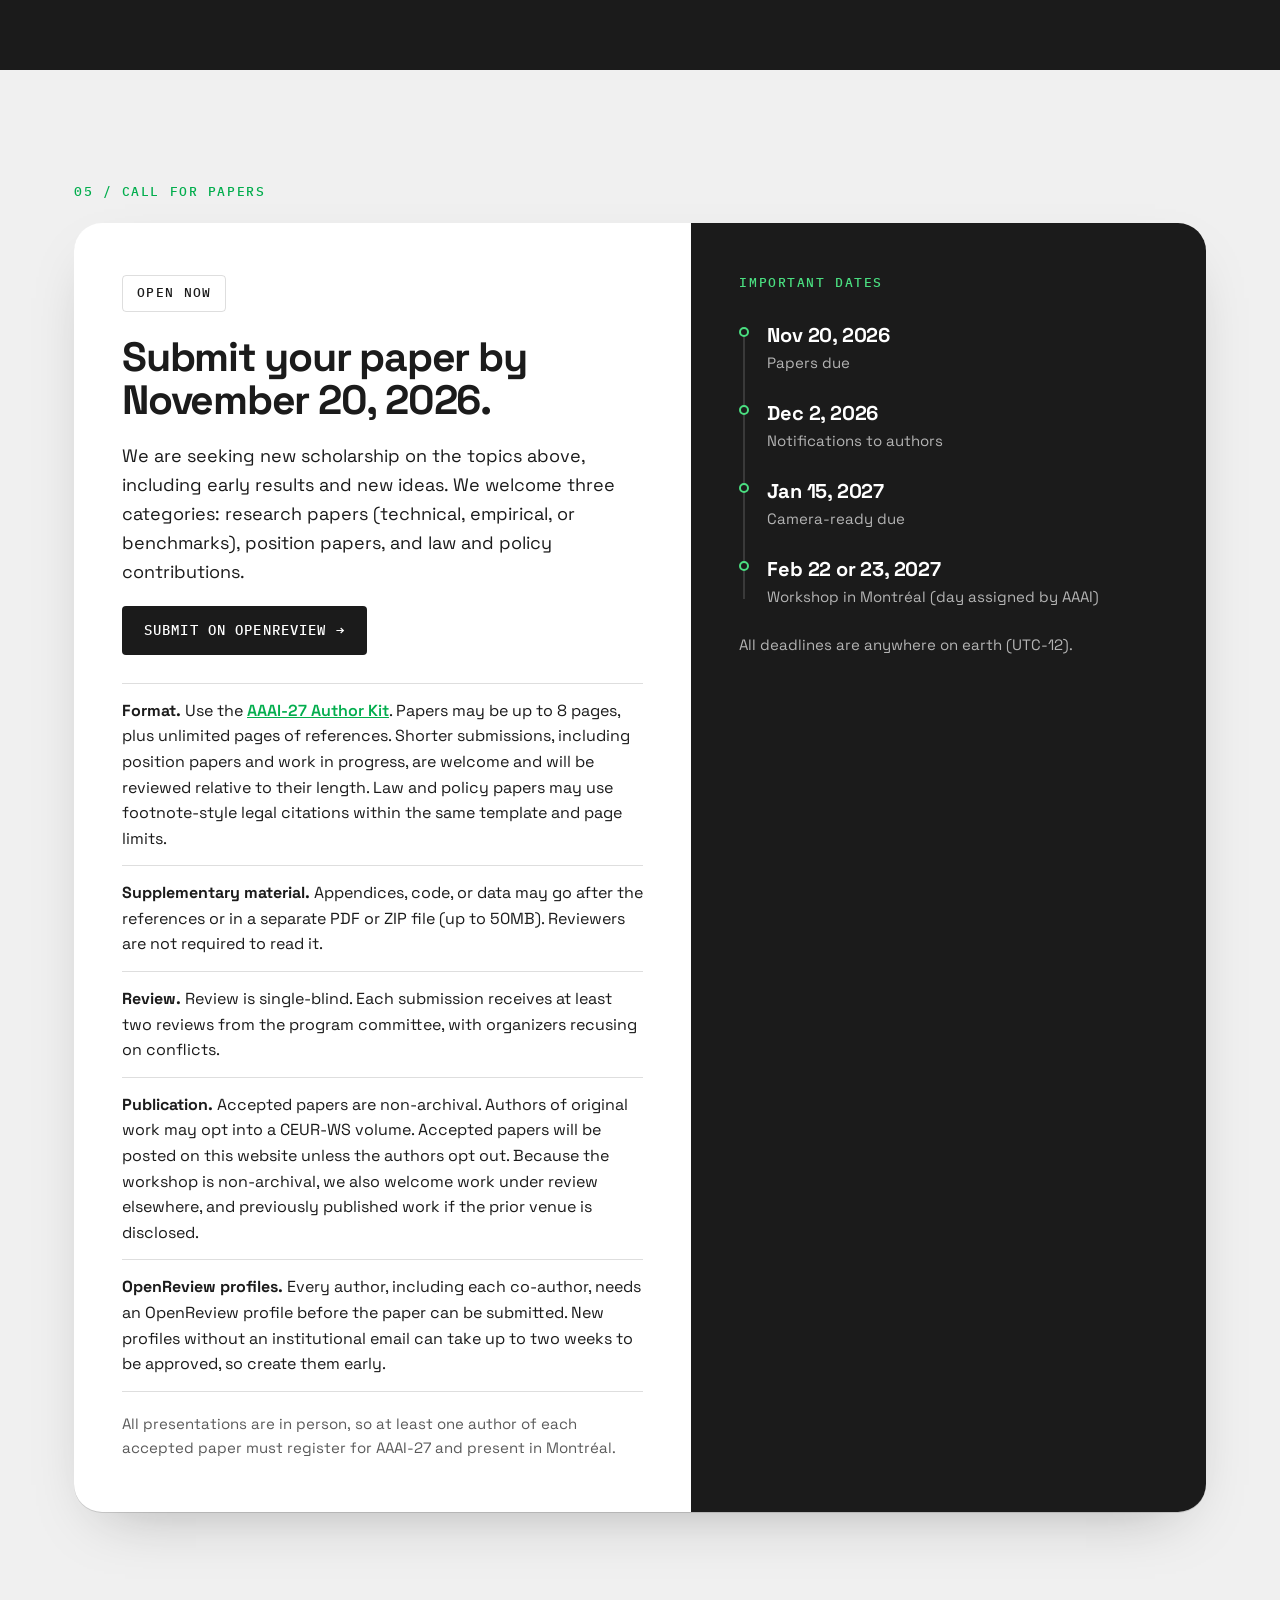
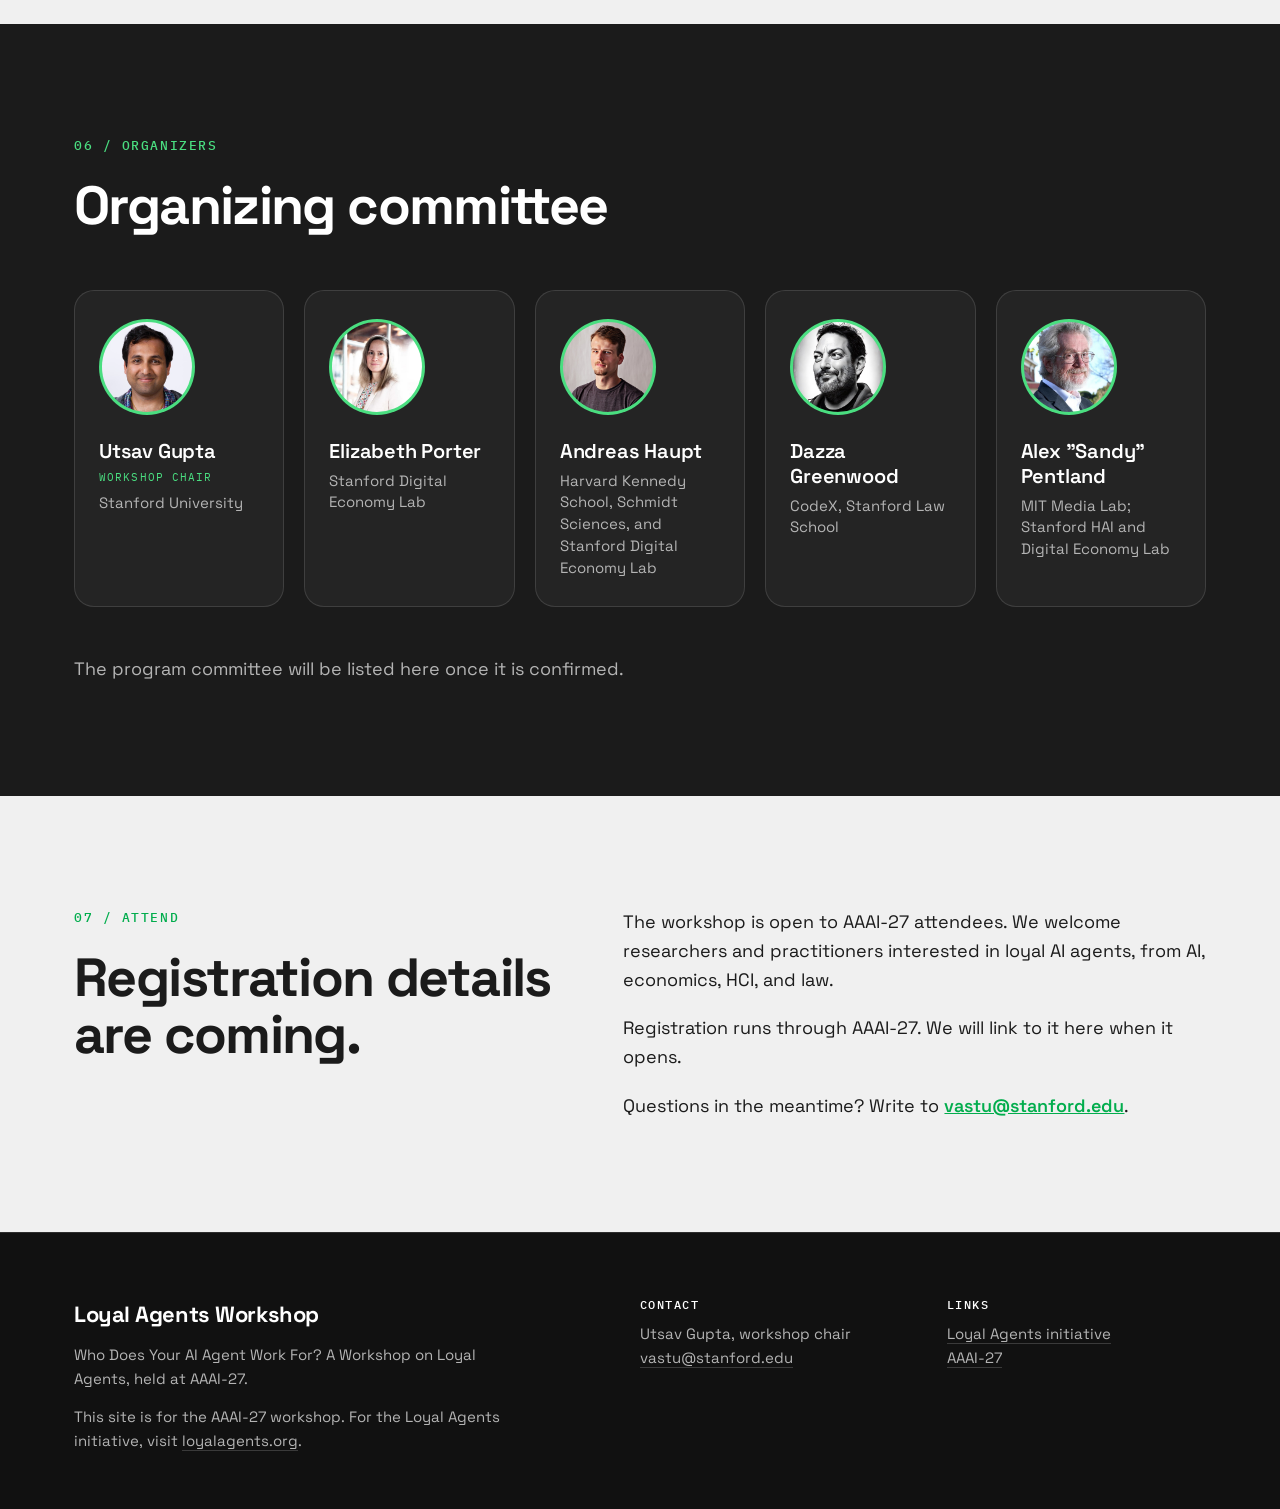
==== commit 8b963742: "Add a Submit on OpenReview button to the top of the page" ====
--- a/index.html
+++ b/index.html
@@ -92,6 +92,7 @@
         <h1>Who does your AI agent <span class="accent">work for?</span></h1>
         <p class="hero-sub">A workshop on loyal agents: how to build, measure, and govern AI agents that stay faithful to the people they represent.</p>
         <div class="hero-actions">
+          <a class="hero-submit" href="https://openreview.net/group?id=AAAI.org/2027/Workshop/LoyalAgents">Submit on OpenReview <span aria-hidden="true">→</span></a>
           <a class="status" href="#cfp">Call for papers open: due Nov 20</a>
           <a class="text-link" href="#agenda">See the draft agenda <span aria-hidden="true">→</span></a>
         </div>
--- a/styles.css
+++ b/styles.css
@@ -185,6 +185,22 @@
   gap: 16px 28px;
   margin-top: 36px;
 }
+
+.hero-submit {
+  display: inline-block;
+  padding: 13px 22px;
+  border-radius: 4px;
+  background: var(--green);
+  color: var(--ink);
+  font-size: 15px;
+  font-weight: 700;
+  letter-spacing: 0.06em;
+  text-transform: uppercase;
+  text-decoration: none;
+  transition: background 0.2s;
+}
+
+.hero-submit:hover { background: var(--white); }
 
 .status {
   display: inline-block;
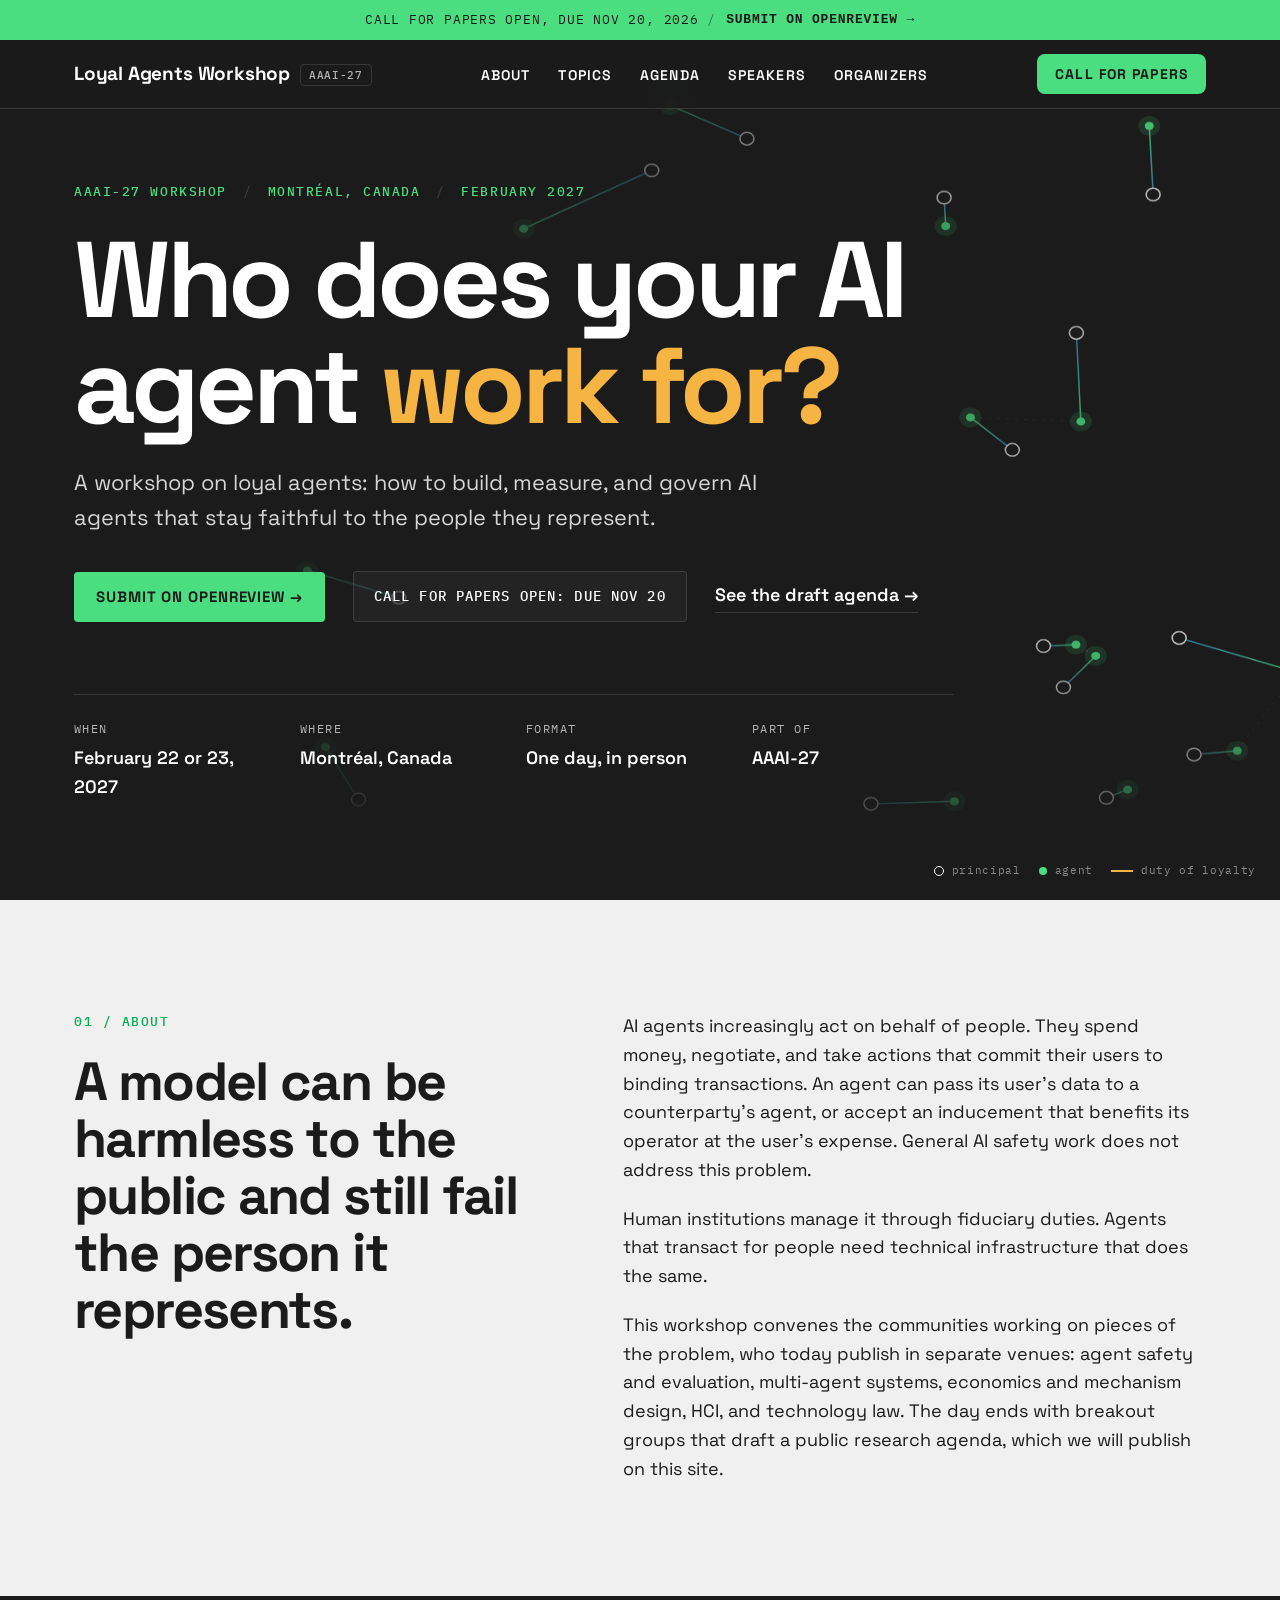
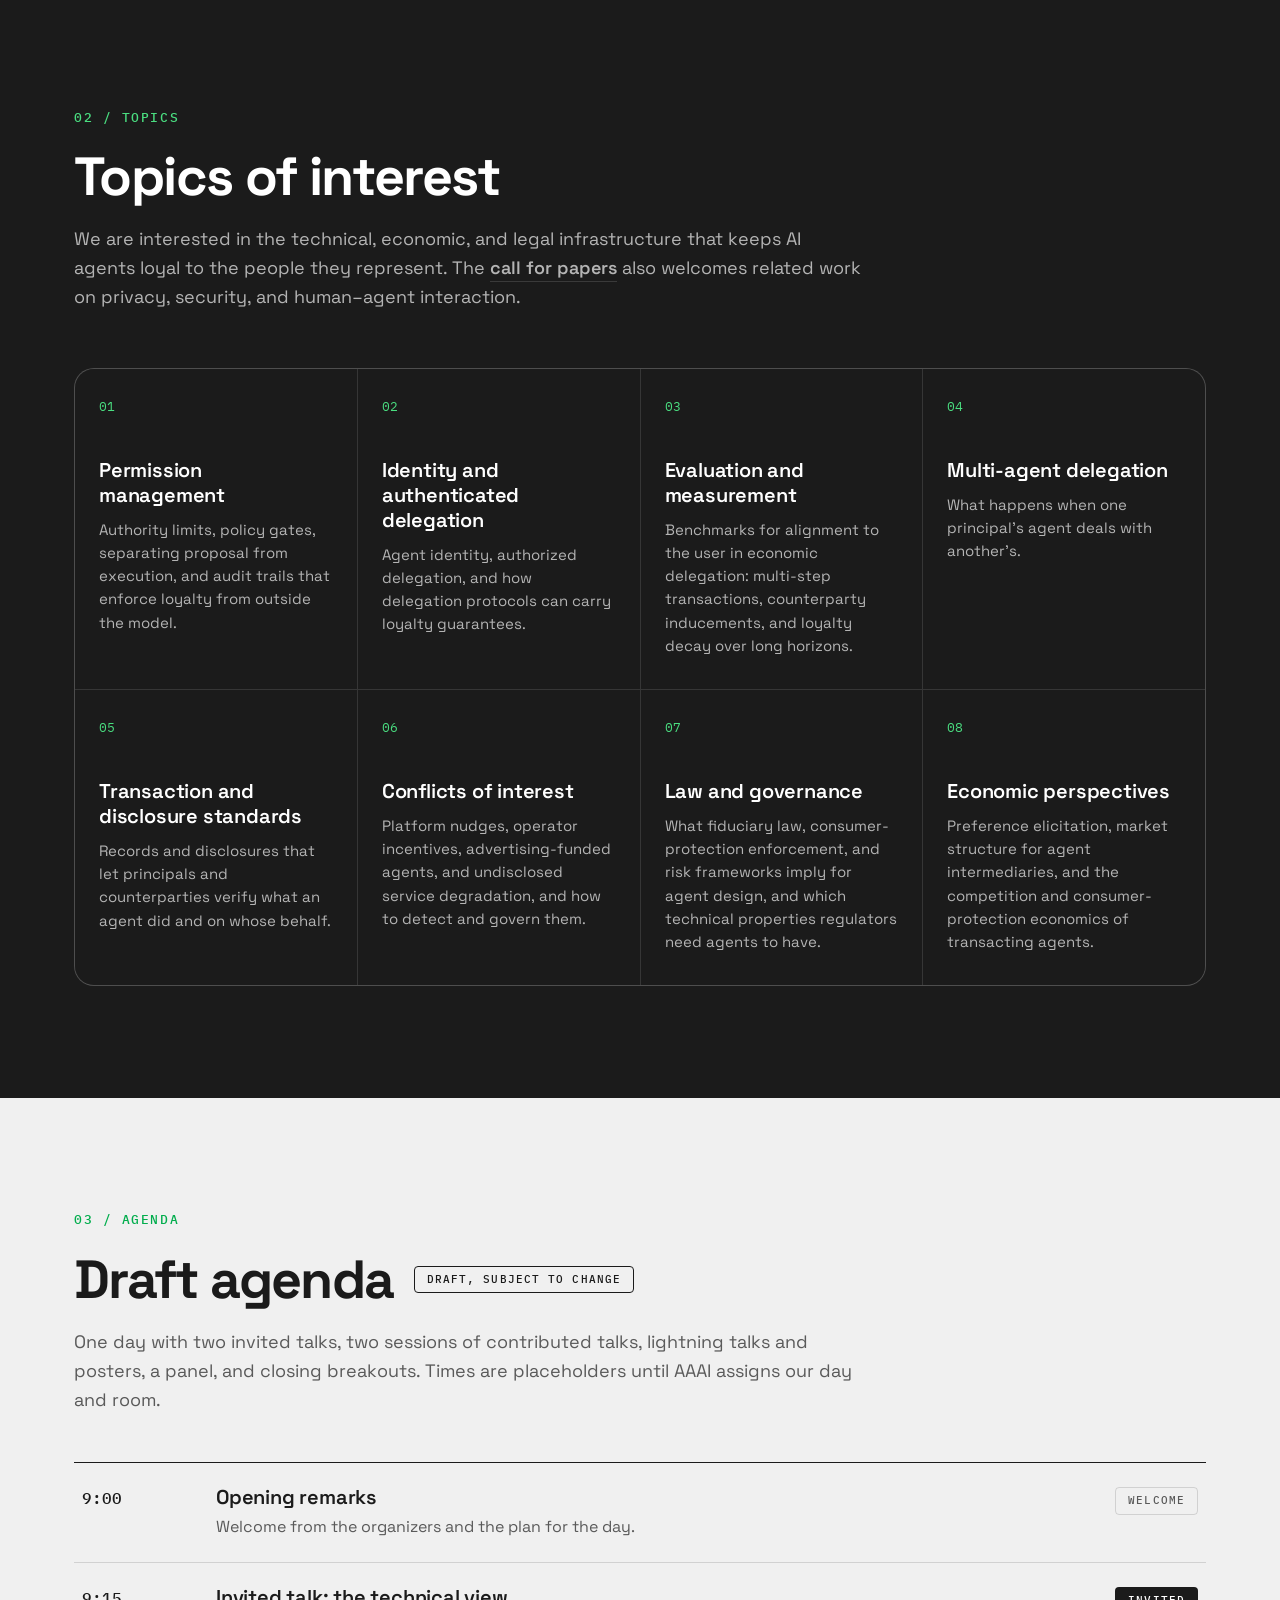
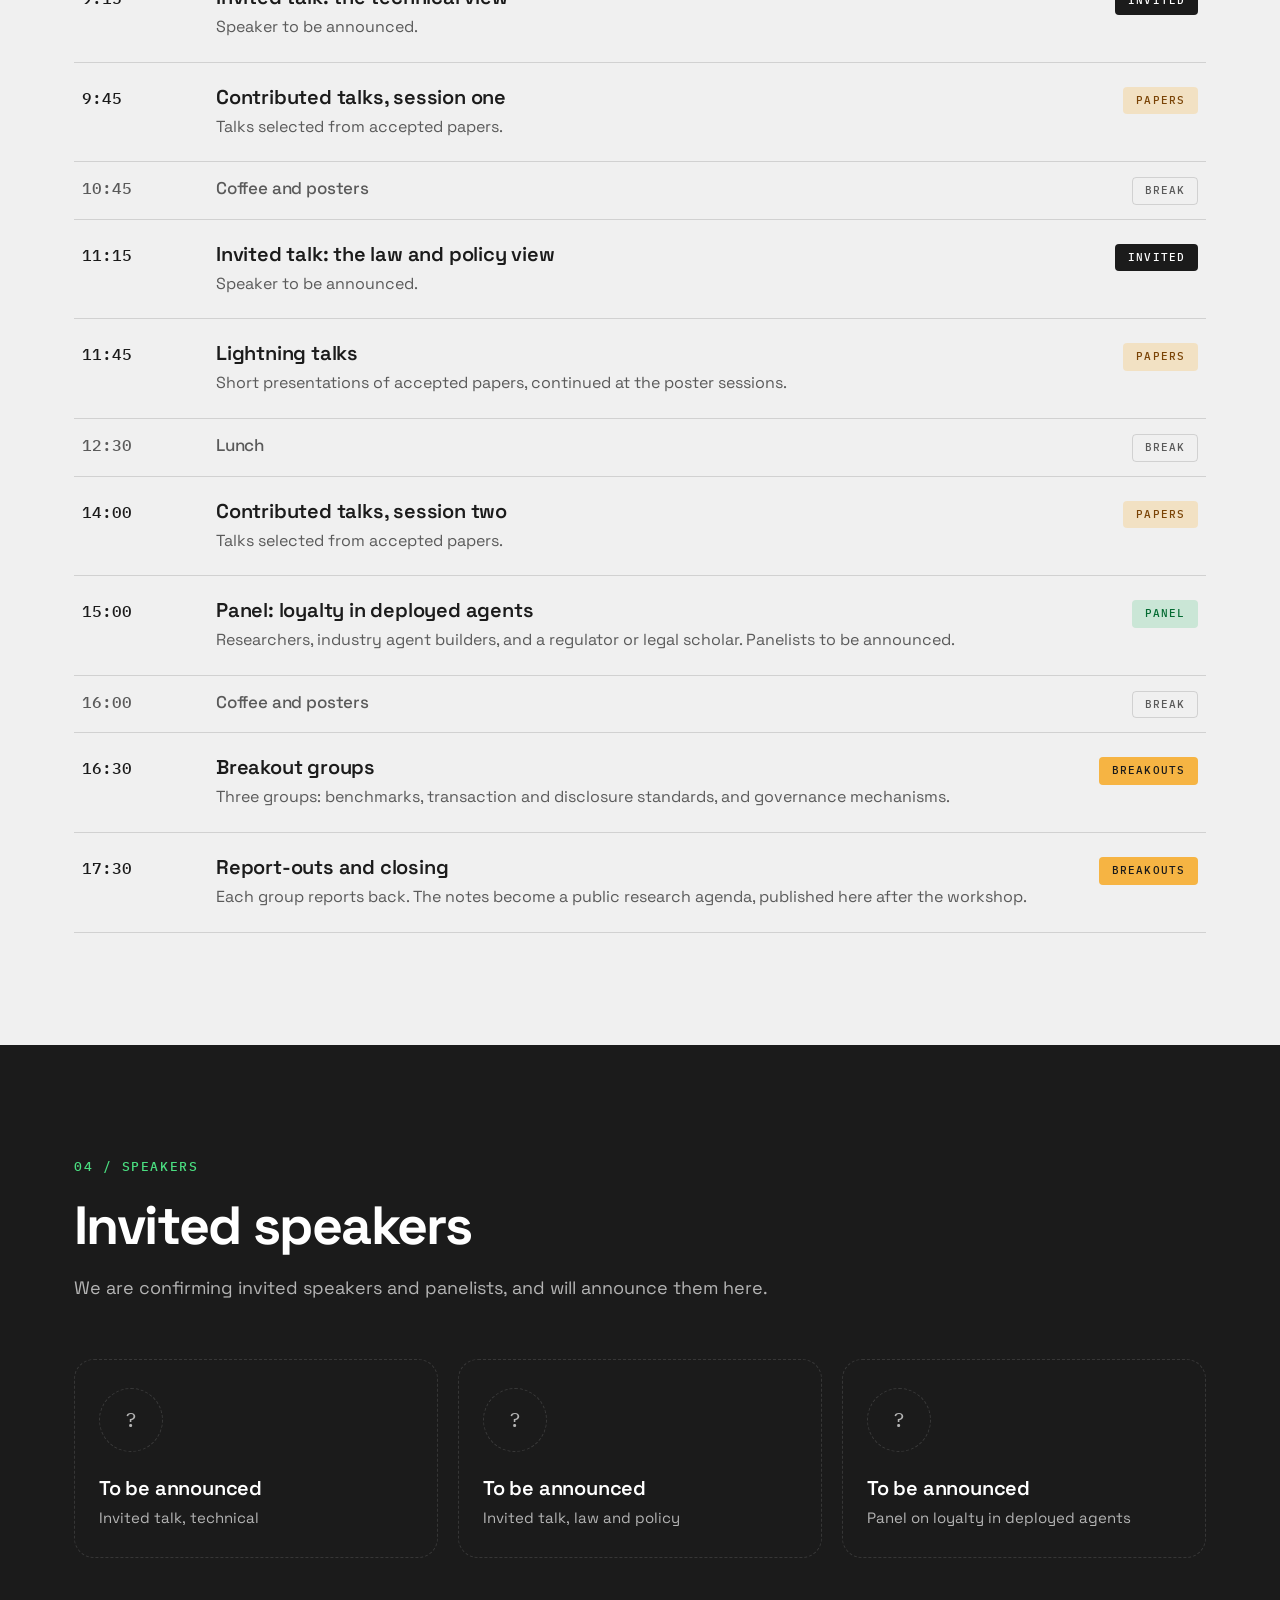
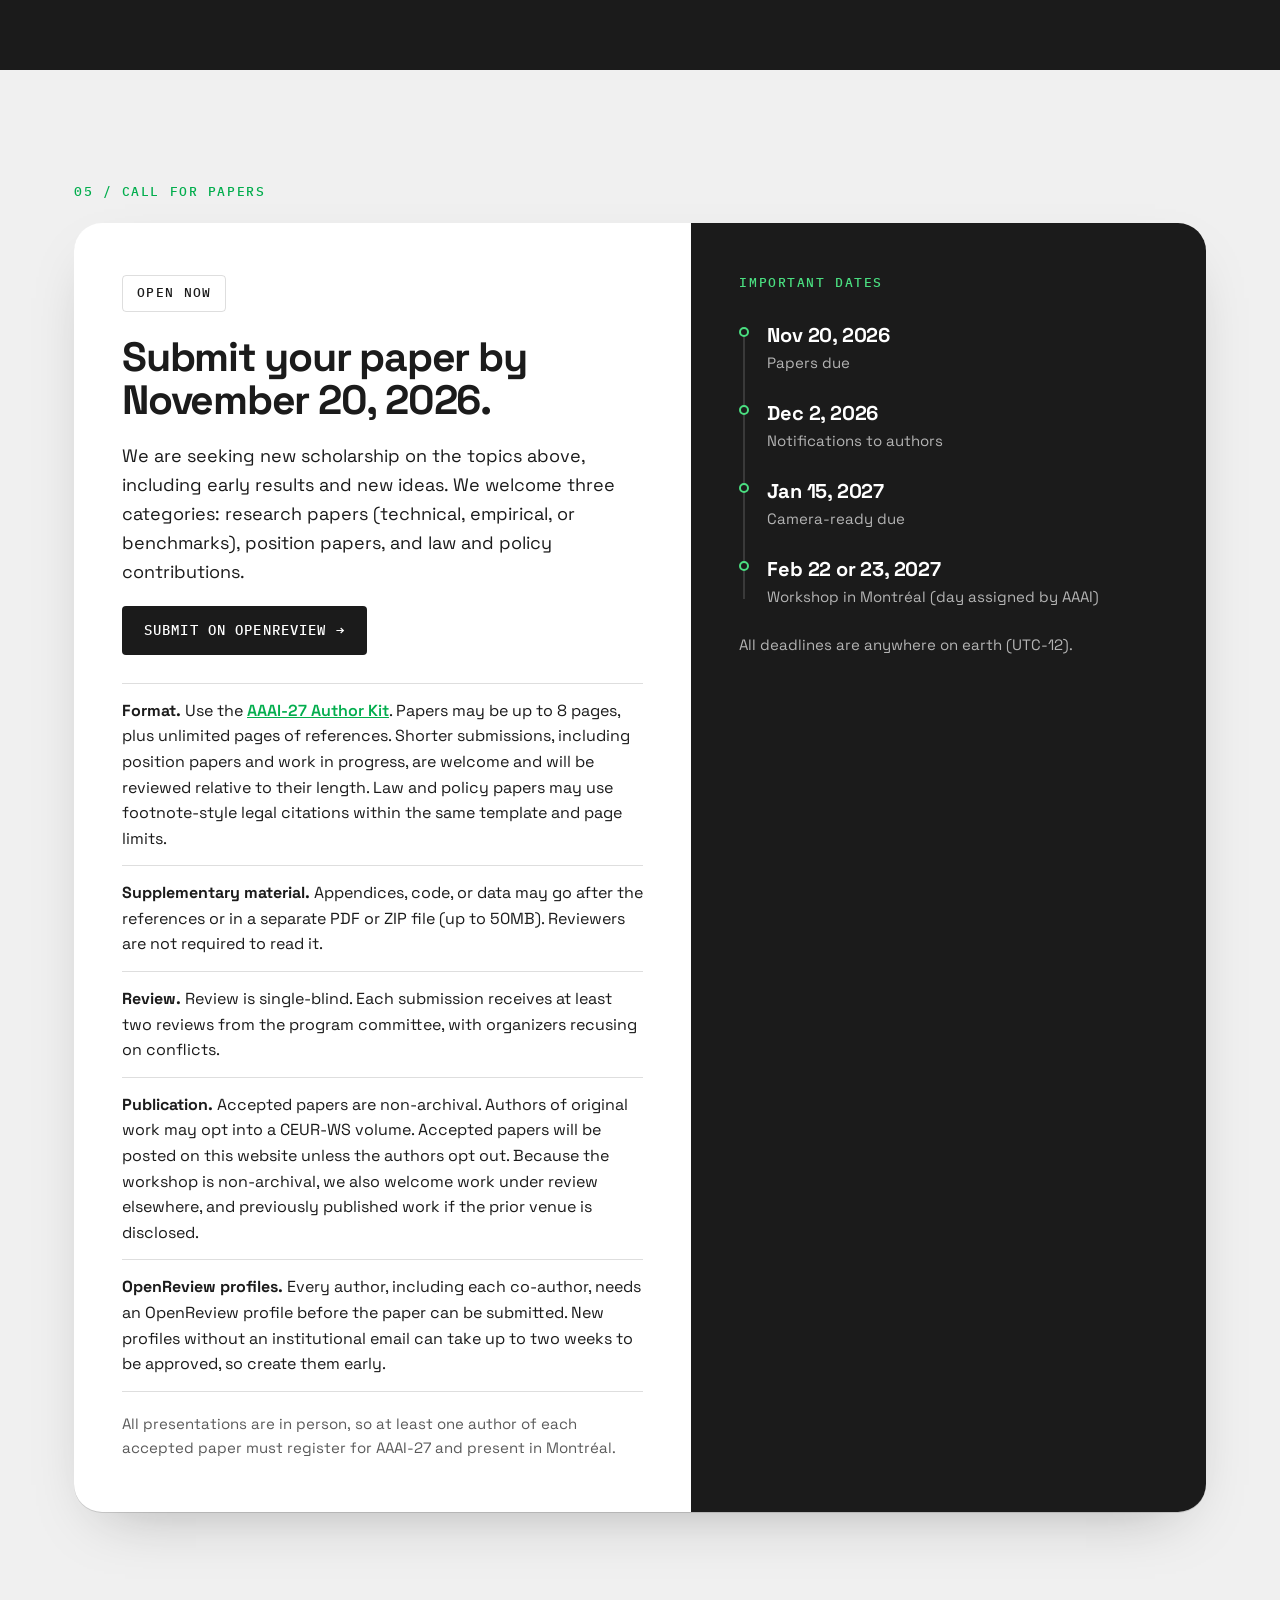
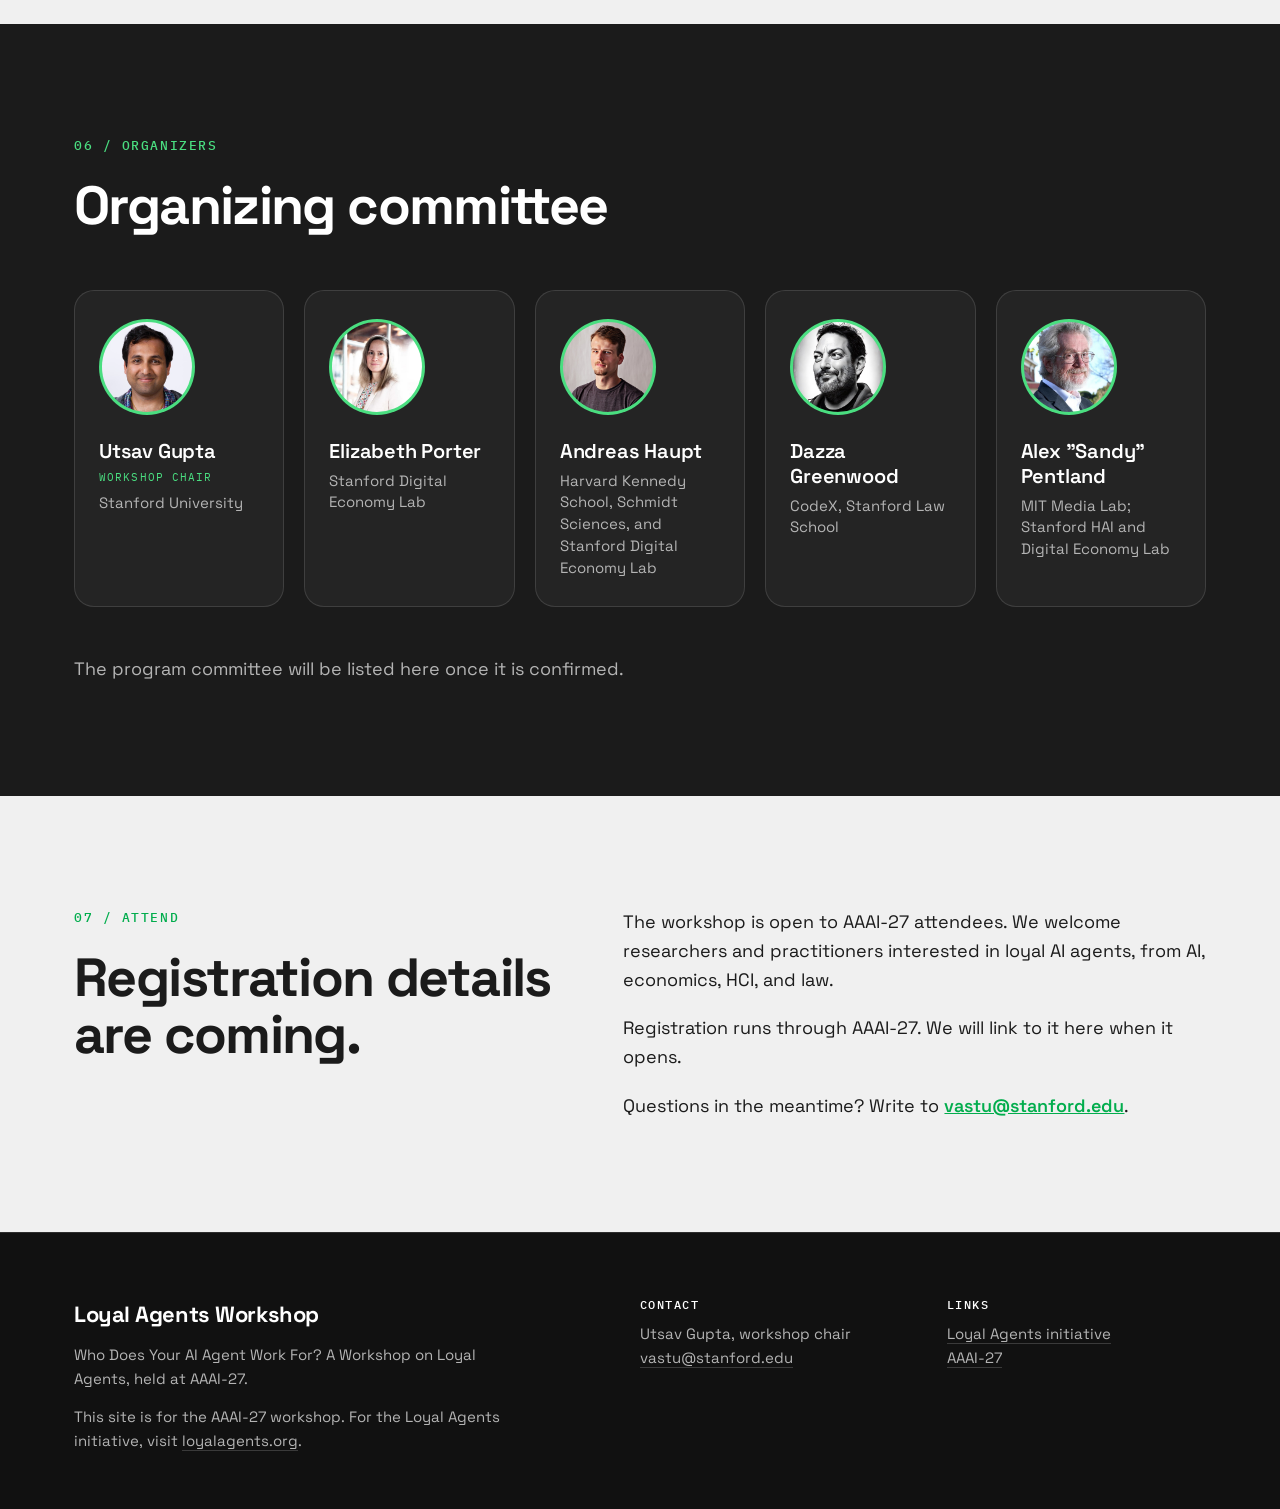
==== commit a81275b2: "Add a Submit on OpenReview banner above the nav" ====
--- a/index.html
+++ b/index.html
@@ -67,6 +67,11 @@
 </head>
 <body>
 
+  <a class="banner" href="https://openreview.net/group?id=AAAI.org/2027/Workshop/LoyalAgents">
+    <span class="banner-note">Call for papers open, due Nov 20, 2026 <span class="sep">/</span></span>
+    <strong>Submit on OpenReview <span aria-hidden="true">→</span></strong>
+  </a>
+
   <header class="nav">
     <a class="nav-brand" href="#top">Loyal Agents Workshop<span class="nav-brand-tag">AAAI-27</span></a>
     <nav aria-label="Page sections">
--- a/styles.css
+++ b/styles.css
@@ -23,7 +23,7 @@
 
 *, *::before, *::after { box-sizing: border-box; }
 
-html { scroll-behavior: smooth; scroll-padding-top: 88px; }
+html { scroll-behavior: smooth; scroll-padding-top: 128px; }
 
 body {
   margin: 0;
@@ -48,9 +48,35 @@
 
 /* ---------- Nav ---------- */
 
+.banner {
+  position: fixed;
+  top: 0;
+  left: 0;
+  right: 0;
+  z-index: 101;
+  display: flex;
+  align-items: center;
+  justify-content: center;
+  gap: 10px;
+  height: 40px;
+  padding: 0 16px;
+  background: var(--green);
+  color: var(--ink);
+  font-family: var(--mono);
+  font-size: 13px;
+  letter-spacing: 0.06em;
+  text-transform: uppercase;
+  text-decoration: none;
+  white-space: nowrap;
+  transition: background 0.2s;
+}
+
+.banner:hover { background: var(--white); }
+.banner .sep { opacity: 0.5; }
+
 .nav {
   position: fixed;
-  top: 0;
+  top: 40px;
   left: 0;
   right: 0;
   z-index: 100;
@@ -145,7 +171,7 @@
 
 .hero-inner {
   position: relative;
-  padding-top: 140px;
+  padding-top: 180px;
   padding-bottom: 96px;
 }
 
@@ -582,9 +608,10 @@
   .nav { padding: 10px 16px; gap: 12px; }
   .nav-brand { font-size: 16px; }
   .nav-brand-tag { display: none; }
+  .banner-note { display: none; }
   .nav-cta { padding: 8px 12px; font-size: 12px; }
   .section { padding: 80px 0; }
-  .hero-inner { padding-top: 120px; padding-bottom: 80px; }
+  .hero-inner { padding-top: 160px; padding-bottom: 80px; }
   .hero-shade {
     background: linear-gradient(0deg, rgba(27, 27, 27, 0.92) 0%, rgba(27, 27, 27, 0.72) 100%);
   }
